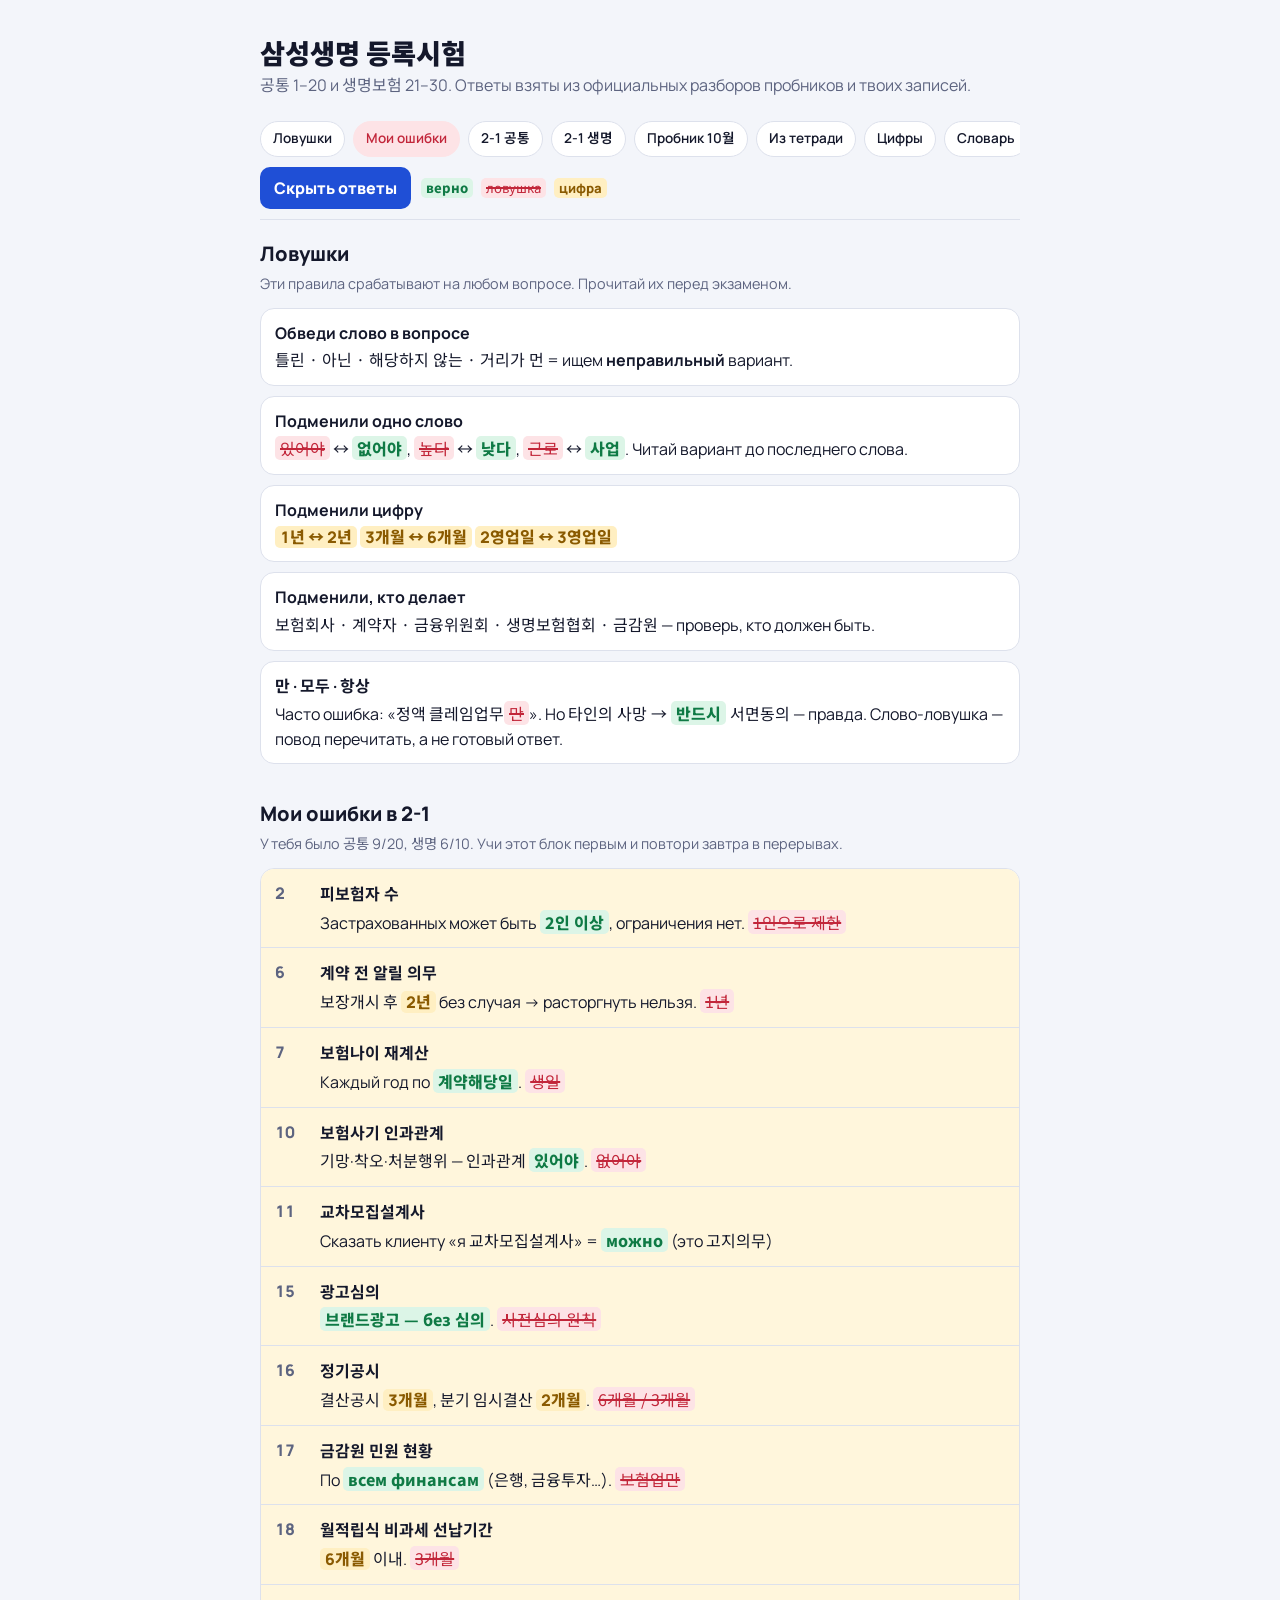
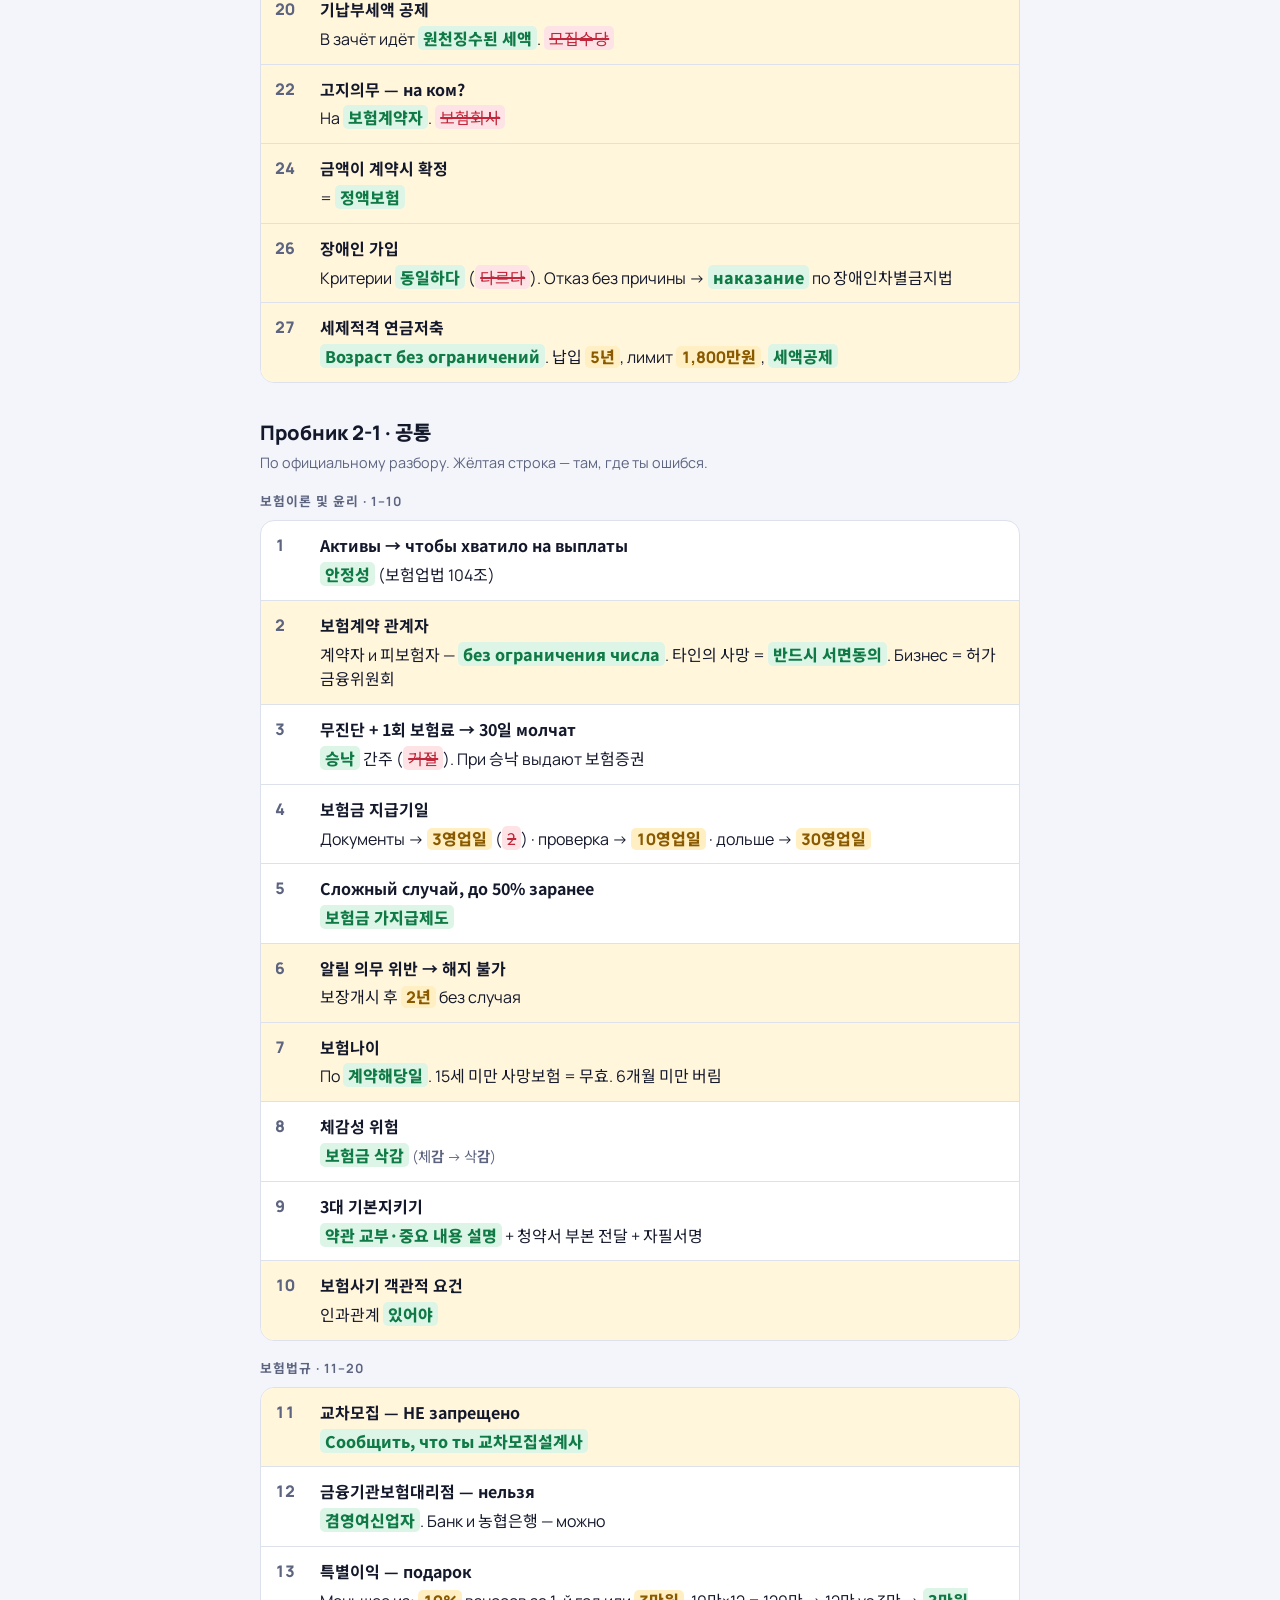
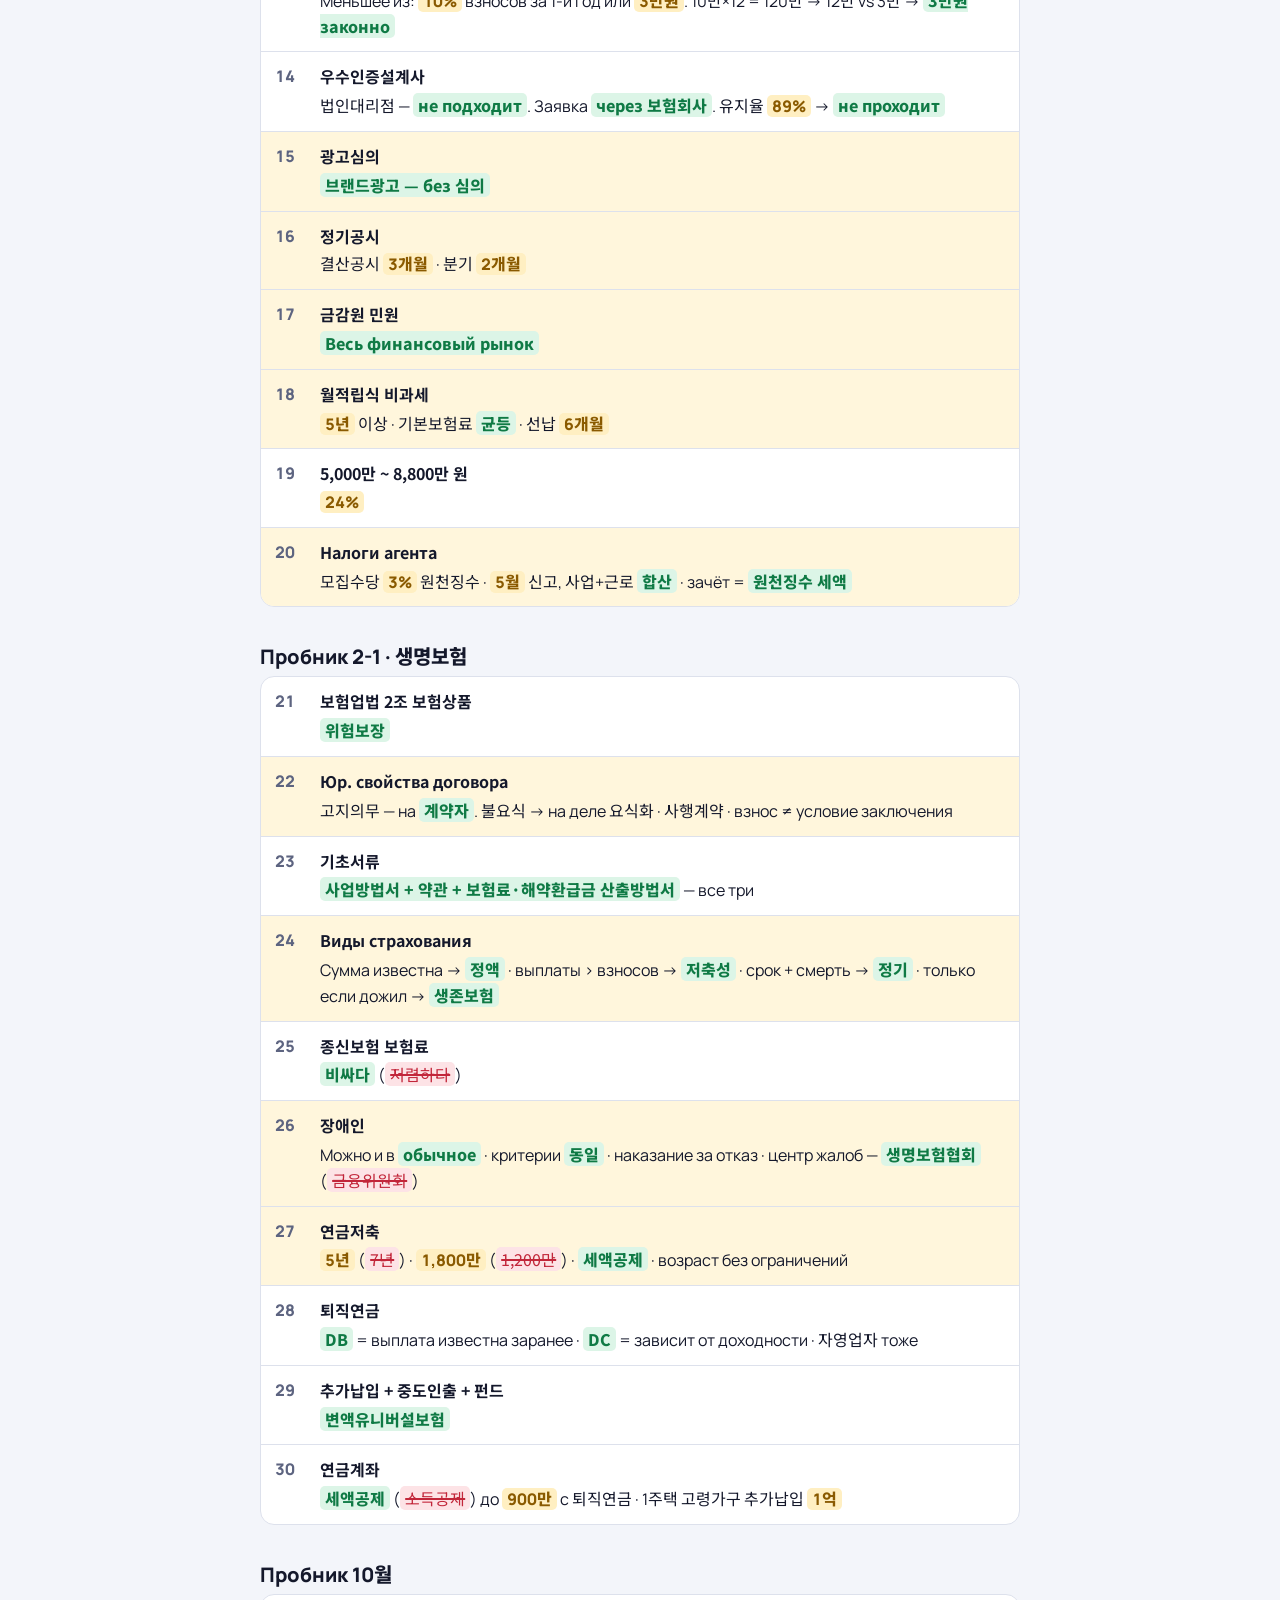
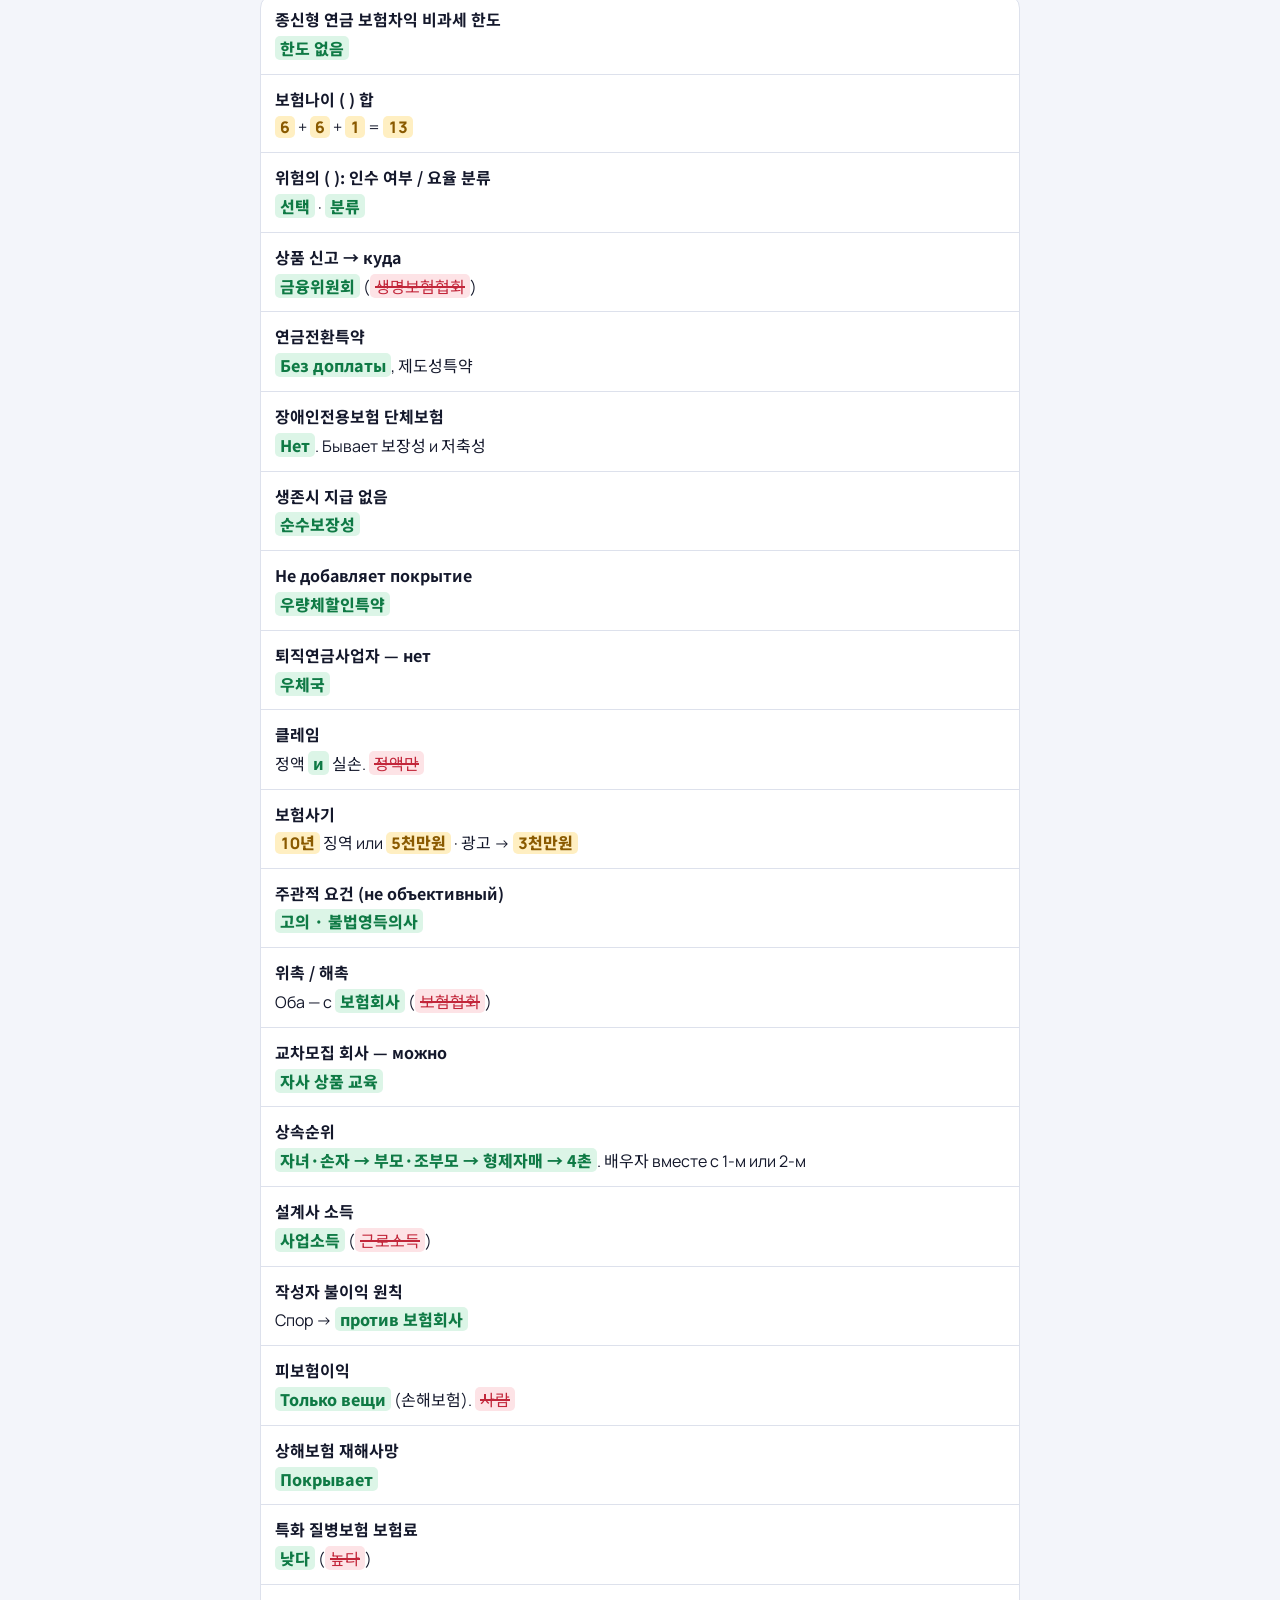
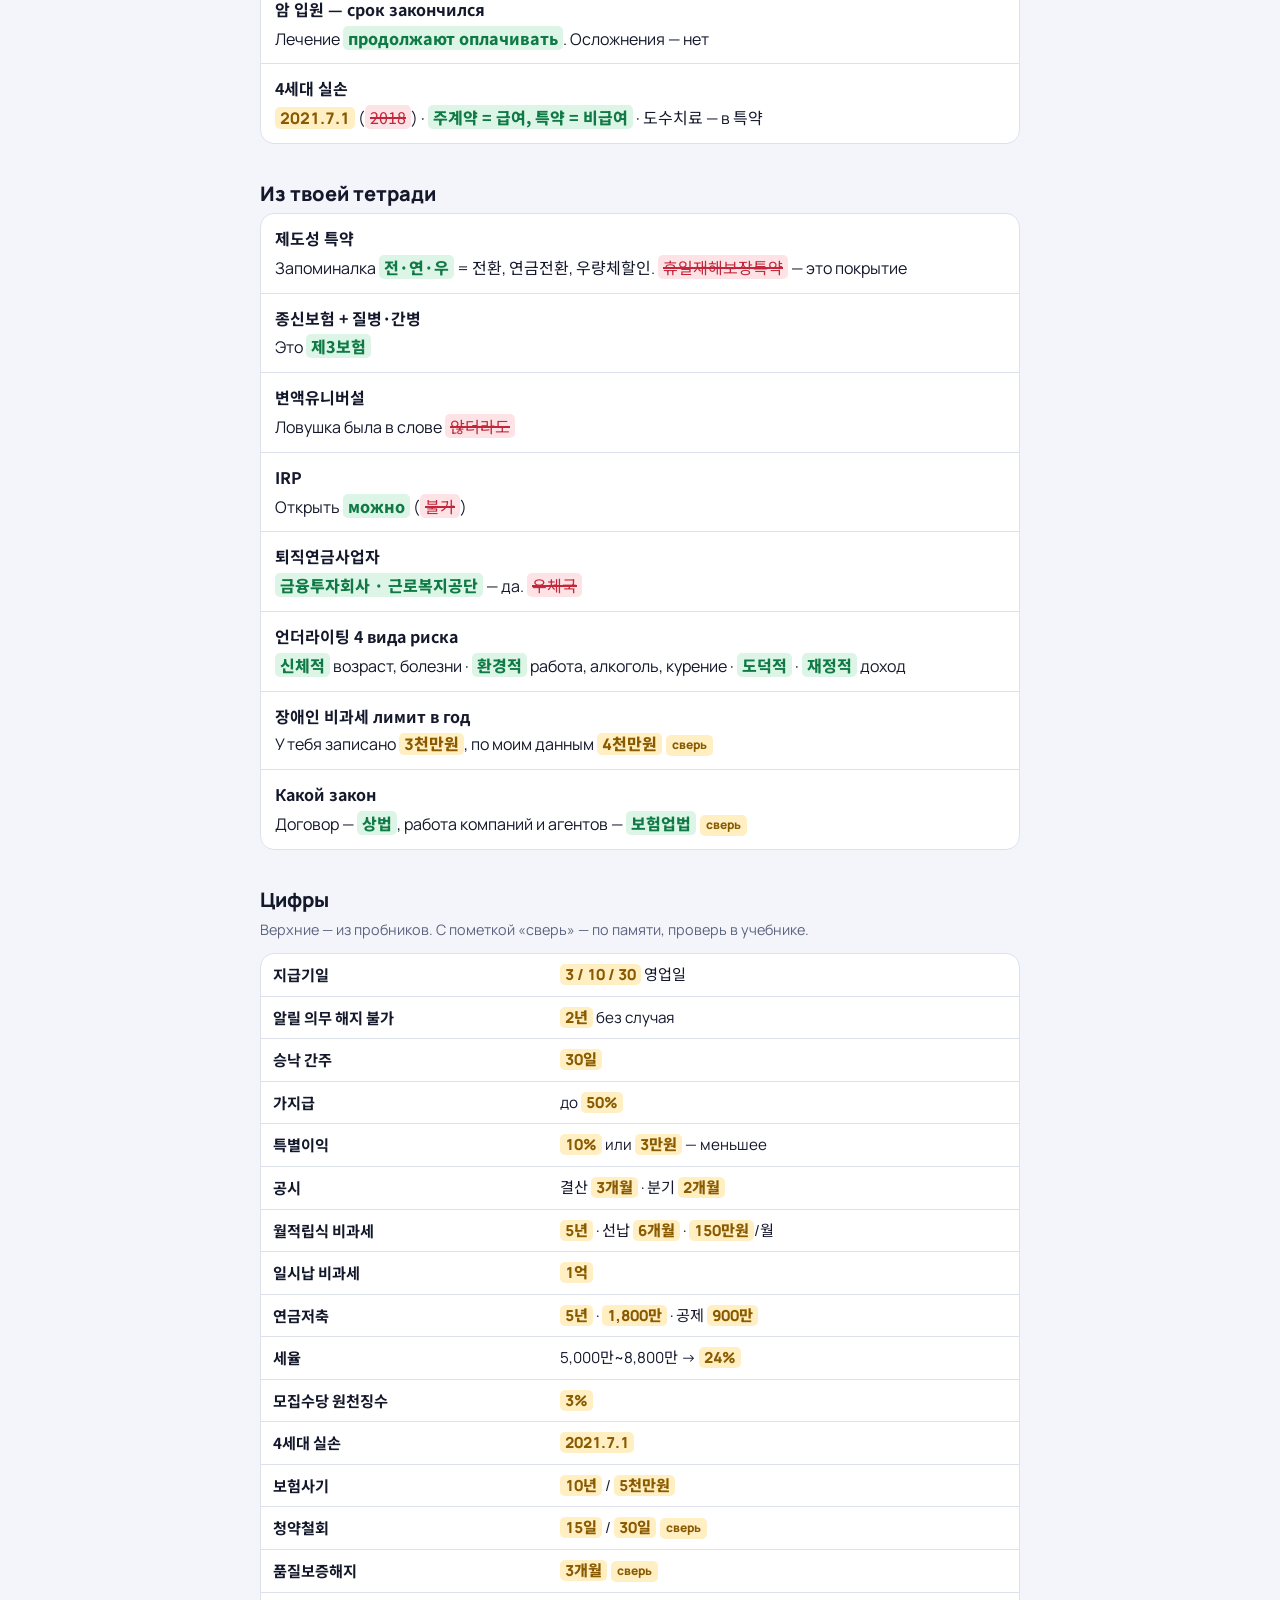
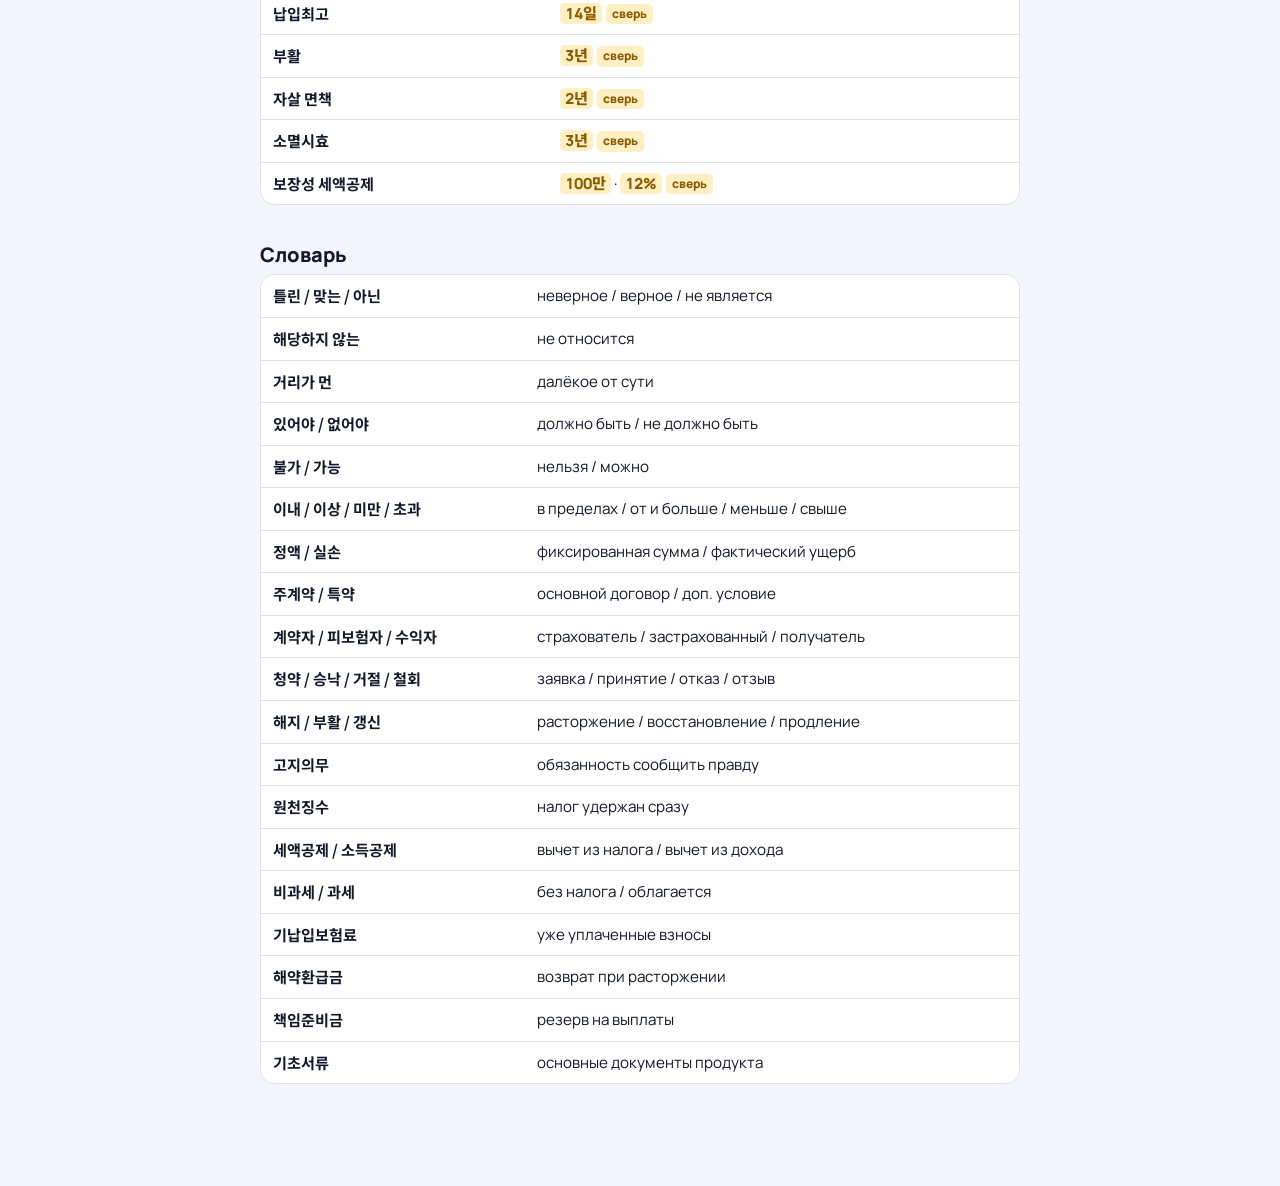
==== exam/index.html @ 73a7f80e "Add files via upload" ====
<!doctype html>
<html lang="ru">
<head>
<meta charset="utf-8">
<meta name="viewport" content="width=device-width,initial-scale=1,viewport-fit=cover">
<meta name="robots" content="noindex,nofollow">
<title>Шпаргалка Samsung Life</title>
<meta name="claude:viewport-fit-sides" content="cover">
<link rel="preconnect" href="https://fonts.googleapis.com">
<link rel="stylesheet" href="https://fonts.googleapis.com/css2?family=Manrope:wght@400;600;800&family=Noto+Sans+KR:wght@400;700;900&display=swap">
<style>
/* Layout: one reading column, sticky chip-nav, rows "ключ → ответ"; цвет = смысл (зелёный верно, красный ловушка, жёлтый цифра) */
:root{
  --bg:#f3f5fa; --card:#ffffff; --fg:#14182b; --muted:#5d6480; --line:#dde1ec;
  --accent:#1f4fd6; --accent-soft:#e3ebff;
  --ok:#0f7a45; --ok-bg:#dcf5e7;
  --no:#c2263a; --no-bg:#fde3e6;
  --num:#8a5a00; --num-bg:#ffefc2;
  --warn-bg:#fff6dc;
  --f-body:"Manrope","Noto Sans KR",system-ui,sans-serif;
  --f-kr:"Noto Sans KR","Manrope",system-ui,sans-serif;
}
@media (prefers-color-scheme:dark){:root:not([data-theme="light"]){
  --bg:#0e1120; --card:#171b2e; --fg:#e8ebf7; --muted:#9aa1bd; --line:#2a3050;
  --accent:#7ea2ff; --accent-soft:#1f2a52;
  --ok:#5fe0a0; --ok-bg:#123726; --no:#ff7d8c; --no-bg:#3d1720;
  --num:#ffcf5c; --num-bg:#3a2e0d; --warn-bg:#2c2610; color-scheme:dark}}
:root[data-theme="dark"]{
  --bg:#0e1120; --card:#171b2e; --fg:#e8ebf7; --muted:#9aa1bd; --line:#2a3050;
  --accent:#7ea2ff; --accent-soft:#1f2a52;
  --ok:#5fe0a0; --ok-bg:#123726; --no:#ff7d8c; --no-bg:#3d1720;
  --num:#ffcf5c; --num-bg:#3a2e0d; --warn-bg:#2c2610; color-scheme:dark}

body{background:var(--bg);color:var(--fg);font-family:var(--f-body);font-size:16px;line-height:1.55}
.wrap{max-width:760px;margin:0 auto;padding-left:max(16px,env(safe-area-inset-left,0px));padding-right:max(16px,env(safe-area-inset-right,0px));padding-block:20px 60px}
h1{font-family:var(--f-kr);font-weight:900;font-size:1.7rem;line-height:1.2;margin:8px 0 4px;text-wrap:balance}
.sub{color:var(--muted);margin:0 0 14px}
h2{font-size:1.25rem;font-weight:800;margin:0 0 4px;text-wrap:balance}
h3{font-size:.8rem;text-transform:uppercase;letter-spacing:.08em;color:var(--muted);margin:18px 0 8px}
.hint{color:var(--muted);font-size:.9rem;margin:0 0 12px}

.bar{position:sticky;top:env(safe-area-inset-top,0px);z-index:5;background:var(--bg);padding-block:10px;border-bottom:1px solid var(--line);margin-bottom:18px}
.chips{display:flex;gap:8px;overflow-x:auto;scrollbar-width:none}
.chips a{flex:none;text-decoration:none;color:var(--fg);background:var(--card);border:1px solid var(--line);border-radius:999px;padding:6px 12px;font-size:.85rem;font-weight:600}
.chips a.hot{background:var(--no-bg);color:var(--no);border-color:transparent}
.tools{display:flex;gap:10px;align-items:center;margin-top:10px;flex-wrap:wrap}
button{font:inherit;font-weight:800;border:0;border-radius:10px;padding:9px 14px;background:var(--accent);color:#fff;cursor:pointer}
button.ghost{background:var(--accent-soft);color:var(--accent)}
button:focus-visible,a:focus-visible{outline:3px solid var(--accent);outline-offset:2px}
.legend{display:flex;gap:8px;flex-wrap:wrap;font-size:.82rem}

section{margin-bottom:34px;scroll-margin-top:120px}
.list{list-style:none;margin:0;padding:0;background:var(--card);border:1px solid var(--line);border-radius:14px;overflow:hidden}
.list li{display:grid;grid-template-columns:2.2em 1fr;gap:4px 10px;padding:12px 14px;border-top:1px solid var(--line)}
.list li:first-child{border-top:0}
.list li .n{font-weight:800;color:var(--muted);font-variant-numeric:tabular-nums}
.list li .body{min-width:0}
.list.nonum li{grid-template-columns:1fr}
.q{font-family:var(--f-kr);font-weight:700}
.a{display:block;margin-top:3px}
.mine{background:var(--warn-bg)}
.mine .n{color:var(--no)}

.ok{background:var(--ok-bg);color:var(--ok);font-weight:800;padding:0 5px;border-radius:5px;font-family:var(--f-kr)}
.no{background:var(--no-bg);color:var(--no);text-decoration:line-through;text-decoration-thickness:2px;padding:0 5px;border-radius:5px;font-family:var(--f-kr)}
.num{background:var(--num-bg);color:var(--num);font-weight:800;padding:0 5px;border-radius:5px;font-variant-numeric:tabular-nums}
.kr{font-family:var(--f-kr)}
.check{display:inline-block;font-size:.75rem;font-weight:800;background:var(--num-bg);color:var(--num);border-radius:5px;padding:1px 6px;margin-left:4px;vertical-align:1px}

.traps{display:grid;gap:10px}
.trap{background:var(--card);border:1px solid var(--line);border-radius:14px;padding:12px 14px}
.trap b{display:block;margin-bottom:2px}

.tbl{overflow-x:auto;background:var(--card);border:1px solid var(--line);border-radius:14px}
table{border-collapse:collapse;width:100%;font-size:.95rem}
td{padding:9px 12px;border-top:1px solid var(--line);vertical-align:top}
tr:first-child td{border-top:0}
td:first-child{font-family:var(--f-kr);font-weight:700;white-space:nowrap}

/* режим самопроверки: ответы скрыты, тап — показать */
body.quiz .a{filter:blur(7px);cursor:pointer;user-select:none;transition:filter .15s}
body.quiz .a.shown{filter:none}
@media (prefers-reduced-motion:reduce){body.quiz .a{transition:none}}
</style>
</head>
<body>

<div class="wrap">
  <h1>삼성생명 등록시험</h1>
  <p class="sub">공통 1–20 и 생명보험 21–30. Ответы взяты из официальных разборов пробников и твоих записей.</p>

  <div class="bar">
    <nav class="chips" aria-label="Разделы">
      <a href="#traps">Ловушки</a>
      <a href="#mine" class="hot">Мои ошибки</a>
      <a href="#t21-c">2-1 공통</a>
      <a href="#t21-l">2-1 생명</a>
      <a href="#oct">Пробник 10월</a>
      <a href="#notes">Из тетради</a>
      <a href="#nums">Цифры</a>
      <a href="#dict">Словарь</a>
    </nav>
    <div class="tools">
      <button id="quizBtn" type="button">Скрыть ответы</button>
      <button id="showAll" type="button" class="ghost" hidden>Показать все</button>
      <div class="legend"><span class="ok">верно</span><span class="no">ловушка</span><span class="num">цифра</span></div>
    </div>
  </div>

  <section id="traps">
    <h2>Ловушки</h2>
    <p class="hint">Эти правила срабатывают на любом вопросе. Прочитай их перед экзаменом.</p>
    <div class="traps">
      <div class="trap"><b>Обведи слово в вопросе</b><span class="kr">틀린 · 아닌 · 해당하지 않는 · 거리가 먼</span> = ищем <b style="display:inline">неправильный</b> вариант.</div>
      <div class="trap"><b>Подменили одно слово</b><span class="no">있어야</span> ↔ <span class="ok">없어야</span>, <span class="no">높다</span> ↔ <span class="ok">낮다</span>, <span class="no">근로</span> ↔ <span class="ok">사업</span>. Читай вариант до последнего слова.</div>
      <div class="trap"><b>Подменили цифру</b><span class="num">1년 ↔ 2년</span> <span class="num">3개월 ↔ 6개월</span> <span class="num">2영업일 ↔ 3영업일</span></div>
      <div class="trap"><b>Подменили, кто делает</b><span class="kr">보험회사 · 계약자 · 금융위원회 · 생명보험협회 · 금감원</span> — проверь, кто должен быть.</div>
      <div class="trap"><b>만 · 모두 · 항상</b>Часто ошибка: «정액 클레임업무<span class="no">만</span>». Но <span class="kr">타인의 사망 → <span class="ok">반드시</span> 서면동의</span> — правда. Слово-ловушка — повод перечитать, а не готовый ответ.</div>
    </div>
  </section>

  <section id="mine">
    <h2>Мои ошибки в 2-1</h2>
    <p class="hint">У тебя было 공통 9/20, 생명 6/10. Учи этот блок первым и повтори завтра в перерывах.</p>
    <ul class="list">
      <li class="mine"><span class="n">2</span><div class="body"><span class="q">피보험자 수</span><span class="a">Застрахованных может быть <span class="ok">2인 이상</span>, ограничения нет. <span class="no">1인으로 제한</span></span></div></li>
      <li class="mine"><span class="n">6</span><div class="body"><span class="q">계약 전 알릴 의무</span><span class="a">보장개시 후 <span class="num">2년</span> без случая → расторгнуть нельзя. <span class="no">1년</span></span></div></li>
      <li class="mine"><span class="n">7</span><div class="body"><span class="q">보험나이 재계산</span><span class="a">Каждый год по <span class="ok">계약해당일</span>. <span class="no">생일</span></span></div></li>
      <li class="mine"><span class="n">10</span><div class="body"><span class="q">보험사기 인과관계</span><span class="a">기망·착오·처분행위 — 인과관계 <span class="ok">있어야</span>. <span class="no">없어야</span></span></div></li>
      <li class="mine"><span class="n">11</span><div class="body"><span class="q">교차모집설계사</span><span class="a">Сказать клиенту «я 교차모집설계사» = <span class="ok">можно</span> (это 고지의무)</span></div></li>
      <li class="mine"><span class="n">15</span><div class="body"><span class="q">광고심의</span><span class="a"><span class="ok">브랜드광고 — без 심의</span>. <span class="no">사전심의 원칙</span></span></div></li>
      <li class="mine"><span class="n">16</span><div class="body"><span class="q">정기공시</span><span class="a">결산공시 <span class="num">3개월</span>, 분기 임시결산 <span class="num">2개월</span>. <span class="no">6개월 / 3개월</span></span></div></li>
      <li class="mine"><span class="n">17</span><div class="body"><span class="q">금감원 민원 현황</span><span class="a">По <span class="ok">всем финансам</span> (은행, 금융투자…). <span class="no">보험업만</span></span></div></li>
      <li class="mine"><span class="n">18</span><div class="body"><span class="q">월적립식 비과세 선납기간</span><span class="a"><span class="num">6개월</span> 이내. <span class="no">3개월</span></span></div></li>
      <li class="mine"><span class="n">20</span><div class="body"><span class="q">기납부세액 공제</span><span class="a">В зачёт идёт <span class="ok">원천징수된 세액</span>. <span class="no">모집수당</span></span></div></li>
      <li class="mine"><span class="n">22</span><div class="body"><span class="q">고지의무 — на ком?</span><span class="a">На <span class="ok">보험계약자</span>. <span class="no">보험회사</span></span></div></li>
      <li class="mine"><span class="n">24</span><div class="body"><span class="q">금액이 계약시 확정</span><span class="a">= <span class="ok">정액보험</span></span></div></li>
      <li class="mine"><span class="n">26</span><div class="body"><span class="q">장애인 가입</span><span class="a">Критерии <span class="ok">동일하다</span> (<span class="no">다르다</span>). Отказ без причины → <span class="ok">наказание</span> по 장애인차별금지법</span></div></li>
      <li class="mine"><span class="n">27</span><div class="body"><span class="q">세제적격 연금저축</span><span class="a"><span class="ok">Возраст без ограничений</span>. 납입 <span class="num">5년</span>, лимит <span class="num">1,800만원</span>, <span class="ok">세액공제</span></span></div></li>
    </ul>
  </section>

  <section id="t21-c">
    <h2>Пробник 2-1 · 공통</h2>
    <p class="hint">По официальному разбору. Жёлтая строка — там, где ты ошибся.</p>
    <h3>보험이론 및 윤리 · 1–10</h3>
    <ul class="list">
      <li><span class="n">1</span><div class="body"><span class="q">Активы → чтобы хватило на выплаты</span><span class="a"><span class="ok">안정성</span> (보험업법 104조)</span></div></li>
      <li class="mine"><span class="n">2</span><div class="body"><span class="q">보험계약 관계자</span><span class="a">계약자 и 피보험자 — <span class="ok">без ограничения числа</span>. 타인의 사망 = <span class="ok">반드시 서면동의</span>. Бизнес = 허가 금융위원회</span></div></li>
      <li><span class="n">3</span><div class="body"><span class="q">무진단 + 1회 보험료 → 30일 молчат</span><span class="a"><span class="ok">승낙</span> 간주 (<span class="no">거절</span>). При 승낙 выдают 보험증권</span></div></li>
      <li><span class="n">4</span><div class="body"><span class="q">보험금 지급기일</span><span class="a">Документы → <span class="num">3영업일</span> (<span class="no">2</span>) · проверка → <span class="num">10영업일</span> · дольше → <span class="num">30영업일</span></span></div></li>
      <li><span class="n">5</span><div class="body"><span class="q">Сложный случай, до 50% заранее</span><span class="a"><span class="ok">보험금 가지급제도</span></span></div></li>
      <li class="mine"><span class="n">6</span><div class="body"><span class="q">알릴 의무 위반 → 해지 불가</span><span class="a">보장개시 후 <span class="num">2년</span> без случая</span></div></li>
      <li class="mine"><span class="n">7</span><div class="body"><span class="q">보험나이</span><span class="a">По <span class="ok">계약해당일</span>. 15세 미만 사망보험 = 무효. 6개월 미만 버림</span></div></li>
      <li><span class="n">8</span><div class="body"><span class="q">체감성 위험</span><span class="a"><span class="ok">보험금 삭감</span> <span class="hint">(체<b>감</b> → 삭<b>감</b>)</span></span></div></li>
      <li><span class="n">9</span><div class="body"><span class="q">3대 기본지키기</span><span class="a"><span class="ok">약관 교부·중요 내용 설명</span> + 청약서 부본 전달 + 자필서명</span></div></li>
      <li class="mine"><span class="n">10</span><div class="body"><span class="q">보험사기 객관적 요건</span><span class="a">인과관계 <span class="ok">있어야</span></span></div></li>
    </ul>
    <h3>보험법규 · 11–20</h3>
    <ul class="list">
      <li class="mine"><span class="n">11</span><div class="body"><span class="q">교차모집 — НЕ запрещено</span><span class="a"><span class="ok">Сообщить, что ты 교차모집설계사</span></span></div></li>
      <li><span class="n">12</span><div class="body"><span class="q">금융기관보험대리점 — нельзя</span><span class="a"><span class="ok">겸영여신업자</span>. Банк и 농협은행 — можно</span></div></li>
      <li><span class="n">13</span><div class="body"><span class="q">특별이익 — подарок</span><span class="a">Меньшее из: <span class="num">10%</span> взносов за 1-й год или <span class="num">3만원</span>. 10만×12 = 120만 → 12만 vs 3만 → <span class="ok">3만원 законно</span></span></div></li>
      <li><span class="n">14</span><div class="body"><span class="q">우수인증설계사</span><span class="a">법인대리점 — <span class="ok">не подходит</span>. Заявка <span class="ok">через 보험회사</span>. 유지율 <span class="num">89%</span> → <span class="ok">не проходит</span></span></div></li>
      <li class="mine"><span class="n">15</span><div class="body"><span class="q">광고심의</span><span class="a"><span class="ok">브랜드광고 — без 심의</span></span></div></li>
      <li class="mine"><span class="n">16</span><div class="body"><span class="q">정기공시</span><span class="a">결산공시 <span class="num">3개월</span> · 분기 <span class="num">2개월</span></span></div></li>
      <li class="mine"><span class="n">17</span><div class="body"><span class="q">금감원 민원</span><span class="a"><span class="ok">Весь финансовый рынок</span></span></div></li>
      <li class="mine"><span class="n">18</span><div class="body"><span class="q">월적립식 비과세</span><span class="a"><span class="num">5년</span> 이상 · 기본보험료 <span class="ok">균등</span> · 선납 <span class="num">6개월</span></span></div></li>
      <li><span class="n">19</span><div class="body"><span class="q">5,000만 ~ 8,800만 원</span><span class="a"><span class="num">24%</span></span></div></li>
      <li class="mine"><span class="n">20</span><div class="body"><span class="q">Налоги агента</span><span class="a">모집수당 <span class="num">3%</span> 원천징수 · <span class="num">5월</span> 신고, 사업+근로 <span class="ok">합산</span> · зачёт = <span class="ok">원천징수 세액</span></span></div></li>
    </ul>
  </section>

  <section id="t21-l">
    <h2>Пробник 2-1 · 생명보험</h2>
    <ul class="list">
      <li><span class="n">21</span><div class="body"><span class="q">보험업법 2조 보험상품</span><span class="a"><span class="ok">위험보장</span></span></div></li>
      <li class="mine"><span class="n">22</span><div class="body"><span class="q">Юр. свойства договора</span><span class="a">고지의무 — на <span class="ok">계약자</span>. 불요식 → на деле 요식화 · 사행계약 · взнос ≠ условие заключения</span></div></li>
      <li><span class="n">23</span><div class="body"><span class="q">기초서류</span><span class="a"><span class="ok">사업방법서 + 약관 + 보험료·해약환급금 산출방법서</span> — все три</span></div></li>
      <li class="mine"><span class="n">24</span><div class="body"><span class="q">Виды страхования</span><span class="a">Сумма известна → <span class="ok">정액</span> · выплаты &gt; взносов → <span class="ok">저축성</span> · срок + смерть → <span class="ok">정기</span> · только если дожил → <span class="ok">생존보험</span></span></div></li>
      <li><span class="n">25</span><div class="body"><span class="q">종신보험 보험료</span><span class="a"><span class="ok">비싸다</span> (<span class="no">저렴하다</span>)</span></div></li>
      <li class="mine"><span class="n">26</span><div class="body"><span class="q">장애인</span><span class="a">Можно и в <span class="ok">обычное</span> · критерии <span class="ok">동일</span> · наказание за отказ · центр жалоб — <span class="ok">생명보험협회</span> (<span class="no">금융위원회</span>)</span></div></li>
      <li class="mine"><span class="n">27</span><div class="body"><span class="q">연금저축</span><span class="a"><span class="num">5년</span> (<span class="no">7년</span>) · <span class="num">1,800만</span> (<span class="no">1,200만</span>) · <span class="ok">세액공제</span> · возраст без ограничений</span></div></li>
      <li><span class="n">28</span><div class="body"><span class="q">퇴직연금</span><span class="a"><span class="ok">DB</span> = выплата известна заранее · <span class="ok">DC</span> = зависит от доходности · 자영업자 тоже</span></div></li>
      <li><span class="n">29</span><div class="body"><span class="q">추가납입 + 중도인출 + 펀드</span><span class="a"><span class="ok">변액유니버설보험</span></span></div></li>
      <li><span class="n">30</span><div class="body"><span class="q">연금계좌</span><span class="a"><span class="ok">세액공제</span> (<span class="no">소득공제</span>) до <span class="num">900만</span> с 퇴직연금 · 1주택 고령가구 추가납입 <span class="num">1억</span></span></div></li>
    </ul>
  </section>

  <section id="oct">
    <h2>Пробник 10월</h2>
    <ul class="list nonum">
      <li><div class="body"><span class="q">종신형 연금 보험차익 비과세 한도</span><span class="a"><span class="ok">한도 없음</span></span></div></li>
      <li><div class="body"><span class="q">보험나이 ( ) 합</span><span class="a"><span class="num">6</span> + <span class="num">6</span> + <span class="num">1</span> = <span class="num">13</span></span></div></li>
      <li><div class="body"><span class="q">위험의 ( ): 인수 여부 / 요율 분류</span><span class="a"><span class="ok">선택</span> · <span class="ok">분류</span></span></div></li>
      <li><div class="body"><span class="q">상품 신고 → куда</span><span class="a"><span class="ok">금융위원회</span> (<span class="no">생명보험협회</span>)</span></div></li>
      <li><div class="body"><span class="q">연금전환특약</span><span class="a"><span class="ok">Без доплаты</span>, 제도성특약</span></div></li>
      <li><div class="body"><span class="q">장애인전용보험 단체보험</span><span class="a"><span class="ok">Нет</span>. Бывает 보장성 и 저축성</span></div></li>
      <li><div class="body"><span class="q">생존시 지급 없음</span><span class="a"><span class="ok">순수보장성</span></span></div></li>
      <li><div class="body"><span class="q">Не добавляет покрытие</span><span class="a"><span class="ok">우량체할인특약</span></span></div></li>
      <li><div class="body"><span class="q">퇴직연금사업자 — нет</span><span class="a"><span class="ok">우체국</span></span></div></li>
      <li><div class="body"><span class="q">클레임</span><span class="a">정액 <span class="ok">и</span> 실손. <span class="no">정액만</span></span></div></li>
      <li><div class="body"><span class="q">보험사기</span><span class="a"><span class="num">10년</span> 징역 или <span class="num">5천만원</span> · 광고 → <span class="num">3천만원</span></span></div></li>
      <li><div class="body"><span class="q">주관적 요건 (не объективный)</span><span class="a"><span class="ok">고의 · 불법영득의사</span></span></div></li>
      <li><div class="body"><span class="q">위촉 / 해촉</span><span class="a">Оба — с <span class="ok">보험회사</span> (<span class="no">보험협회</span>)</span></div></li>
      <li><div class="body"><span class="q">교차모집 회사 — можно</span><span class="a"><span class="ok">자사 상품 교육</span></span></div></li>
      <li><div class="body"><span class="q">상속순위</span><span class="a"><span class="ok">자녀·손자 → 부모·조부모 → 형제자매 → 4촌</span>. 배우자 вместе с 1-м или 2-м</span></div></li>
      <li><div class="body"><span class="q">설계사 소득</span><span class="a"><span class="ok">사업소득</span> (<span class="no">근로소득</span>)</span></div></li>
      <li><div class="body"><span class="q">작성자 불이익 원칙</span><span class="a">Спор → <span class="ok">против 보험회사</span></span></div></li>
      <li><div class="body"><span class="q">피보험이익</span><span class="a"><span class="ok">Только вещи</span> (손해보험). <span class="no">사람</span></span></div></li>
      <li><div class="body"><span class="q">상해보험 재해사망</span><span class="a"><span class="ok">Покрывает</span></span></div></li>
      <li><div class="body"><span class="q">특화 질병보험 보험료</span><span class="a"><span class="ok">낮다</span> (<span class="no">높다</span>)</span></div></li>
      <li><div class="body"><span class="q">암 입원 — срок закончился</span><span class="a">Лечение <span class="ok">продолжают оплачивать</span>. Осложнения — нет</span></div></li>
      <li><div class="body"><span class="q">4세대 실손</span><span class="a"><span class="num">2021.7.1</span> (<span class="no">2018</span>) · <span class="ok">주계약 = 급여, 특약 = 비급여</span> · 도수치료 — в 특약</span></div></li>
    </ul>
  </section>

  <section id="notes">
    <h2>Из твоей тетради</h2>
    <ul class="list nonum">
      <li><div class="body"><span class="q">제도성 특약</span><span class="a">Запоминалка <span class="ok">전·연·우</span> = 전환, 연금전환, 우량체할인. <span class="no">휴일재해보장특약</span> — это покрытие</span></div></li>
      <li><div class="body"><span class="q">종신보험 + 질병·간병</span><span class="a">Это <span class="ok">제3보험</span></span></div></li>
      <li><div class="body"><span class="q">변액유니버설</span><span class="a">Ловушка была в слове <span class="no">않더라도</span></span></div></li>
      <li><div class="body"><span class="q">IRP</span><span class="a">Открыть <span class="ok">можно</span> (<span class="no">불가</span>)</span></div></li>
      <li><div class="body"><span class="q">퇴직연금사업자</span><span class="a"><span class="ok">금융투자회사 · 근로복지공단</span> — да. <span class="no">우체국</span></span></div></li>
      <li><div class="body"><span class="q">언더라이팅 4 вида риска</span><span class="a"><span class="ok">신체적</span> возраст, болезни · <span class="ok">환경적</span> работа, алкоголь, курение · <span class="ok">도덕적</span> · <span class="ok">재정적</span> доход</span></div></li>
      <li><div class="body"><span class="q">장애인 비과세 лимит в год</span><span class="a">У тебя записано <span class="num">3천만원</span>, по моим данным <span class="num">4천만원</span><span class="check">сверь</span></span></div></li>
      <li><div class="body"><span class="q">Какой закон</span><span class="a">Договор — <span class="ok">상법</span>, работа компаний и агентов — <span class="ok">보험업법</span><span class="check">сверь</span></span></div></li>
    </ul>
  </section>

  <section id="nums">
    <h2>Цифры</h2>
    <p class="hint">Верхние — из пробников. С пометкой «сверь» — по памяти, проверь в учебнике.</p>
    <div class="tbl"><table>
      <tr><td>지급기일</td><td><span class="num">3 / 10 / 30</span> 영업일</td></tr>
      <tr><td>알릴 의무 해지 불가</td><td><span class="num">2년</span> без случая</td></tr>
      <tr><td>승낙 간주</td><td><span class="num">30일</span></td></tr>
      <tr><td>가지급</td><td>до <span class="num">50%</span></td></tr>
      <tr><td>특별이익</td><td><span class="num">10%</span> или <span class="num">3만원</span> — меньшее</td></tr>
      <tr><td>공시</td><td>결산 <span class="num">3개월</span> · 분기 <span class="num">2개월</span></td></tr>
      <tr><td>월적립식 비과세</td><td><span class="num">5년</span> · 선납 <span class="num">6개월</span> · <span class="num">150만원</span>/월</td></tr>
      <tr><td>일시납 비과세</td><td><span class="num">1억</span></td></tr>
      <tr><td>연금저축</td><td><span class="num">5년</span> · <span class="num">1,800만</span> · 공제 <span class="num">900만</span></td></tr>
      <tr><td>세율</td><td>5,000만~8,800만 → <span class="num">24%</span></td></tr>
      <tr><td>모집수당 원천징수</td><td><span class="num">3%</span></td></tr>
      <tr><td>4세대 실손</td><td><span class="num">2021.7.1</span></td></tr>
      <tr><td>보험사기</td><td><span class="num">10년</span> / <span class="num">5천만원</span></td></tr>
      <tr><td>청약철회</td><td><span class="num">15일</span> / <span class="num">30일</span><span class="check">сверь</span></td></tr>
      <tr><td>품질보증해지</td><td><span class="num">3개월</span><span class="check">сверь</span></td></tr>
      <tr><td>납입최고</td><td><span class="num">14일</span><span class="check">сверь</span></td></tr>
      <tr><td>부활</td><td><span class="num">3년</span><span class="check">сверь</span></td></tr>
      <tr><td>자살 면책</td><td><span class="num">2년</span><span class="check">сверь</span></td></tr>
      <tr><td>소멸시효</td><td><span class="num">3년</span><span class="check">сверь</span></td></tr>
      <tr><td>보장성 세액공제</td><td><span class="num">100만</span> · <span class="num">12%</span><span class="check">сверь</span></td></tr>
    </table></div>
  </section>

  <section id="dict">
    <h2>Словарь</h2>
    <div class="tbl"><table>
      <tr><td>틀린 / 맞는 / 아닌</td><td>неверное / верное / не является</td></tr>
      <tr><td>해당하지 않는</td><td>не относится</td></tr>
      <tr><td>거리가 먼</td><td>далёкое от сути</td></tr>
      <tr><td>있어야 / 없어야</td><td>должно быть / не должно быть</td></tr>
      <tr><td>불가 / 가능</td><td>нельзя / можно</td></tr>
      <tr><td>이내 / 이상 / 미만 / 초과</td><td>в пределах / от и больше / меньше / свыше</td></tr>
      <tr><td>정액 / 실손</td><td>фиксированная сумма / фактический ущерб</td></tr>
      <tr><td>주계약 / 특약</td><td>основной договор / доп. условие</td></tr>
      <tr><td>계약자 / 피보험자 / 수익자</td><td>страхователь / застрахованный / получатель</td></tr>
      <tr><td>청약 / 승낙 / 거절 / 철회</td><td>заявка / принятие / отказ / отзыв</td></tr>
      <tr><td>해지 / 부활 / 갱신</td><td>расторжение / восстановление / продление</td></tr>
      <tr><td>고지의무</td><td>обязанность сообщить правду</td></tr>
      <tr><td>원천징수</td><td>налог удержан сразу</td></tr>
      <tr><td>세액공제 / 소득공제</td><td>вычет из налога / вычет из дохода</td></tr>
      <tr><td>비과세 / 과세</td><td>без налога / облагается</td></tr>
      <tr><td>기납입보험료</td><td>уже уплаченные взносы</td></tr>
      <tr><td>해약환급금</td><td>возврат при расторжении</td></tr>
      <tr><td>책임준비금</td><td>резерв на выплаты</td></tr>
      <tr><td>기초서류</td><td>основные документы продукта</td></tr>
    </table></div>
  </section>
</div>

<script>
(function(){
  var body=document.body, btn=document.getElementById('quizBtn'), all=document.getElementById('showAll');
  function set(on){
    body.classList.toggle('quiz',on);
    btn.textContent=on?'Показать ответы':'Скрыть ответы';
    all.hidden=!on;
    if(!on) document.querySelectorAll('.a.shown').forEach(function(e){e.classList.remove('shown')});
    try{localStorage.setItem('quiz',on?'1':'0')}catch(e){}
  }
  btn.addEventListener('click',function(){set(!body.classList.contains('quiz'))});
  all.addEventListener('click',function(){document.querySelectorAll('.a').forEach(function(e){e.classList.add('shown')})});
  document.addEventListener('click',function(e){
    var a=e.target.closest('.a'); if(a&&body.classList.contains('quiz')) a.classList.toggle('shown');
  });
  try{ if(localStorage.getItem('quiz')==='1') set(true) }catch(e){}
})();
</script>
</body>
</html>
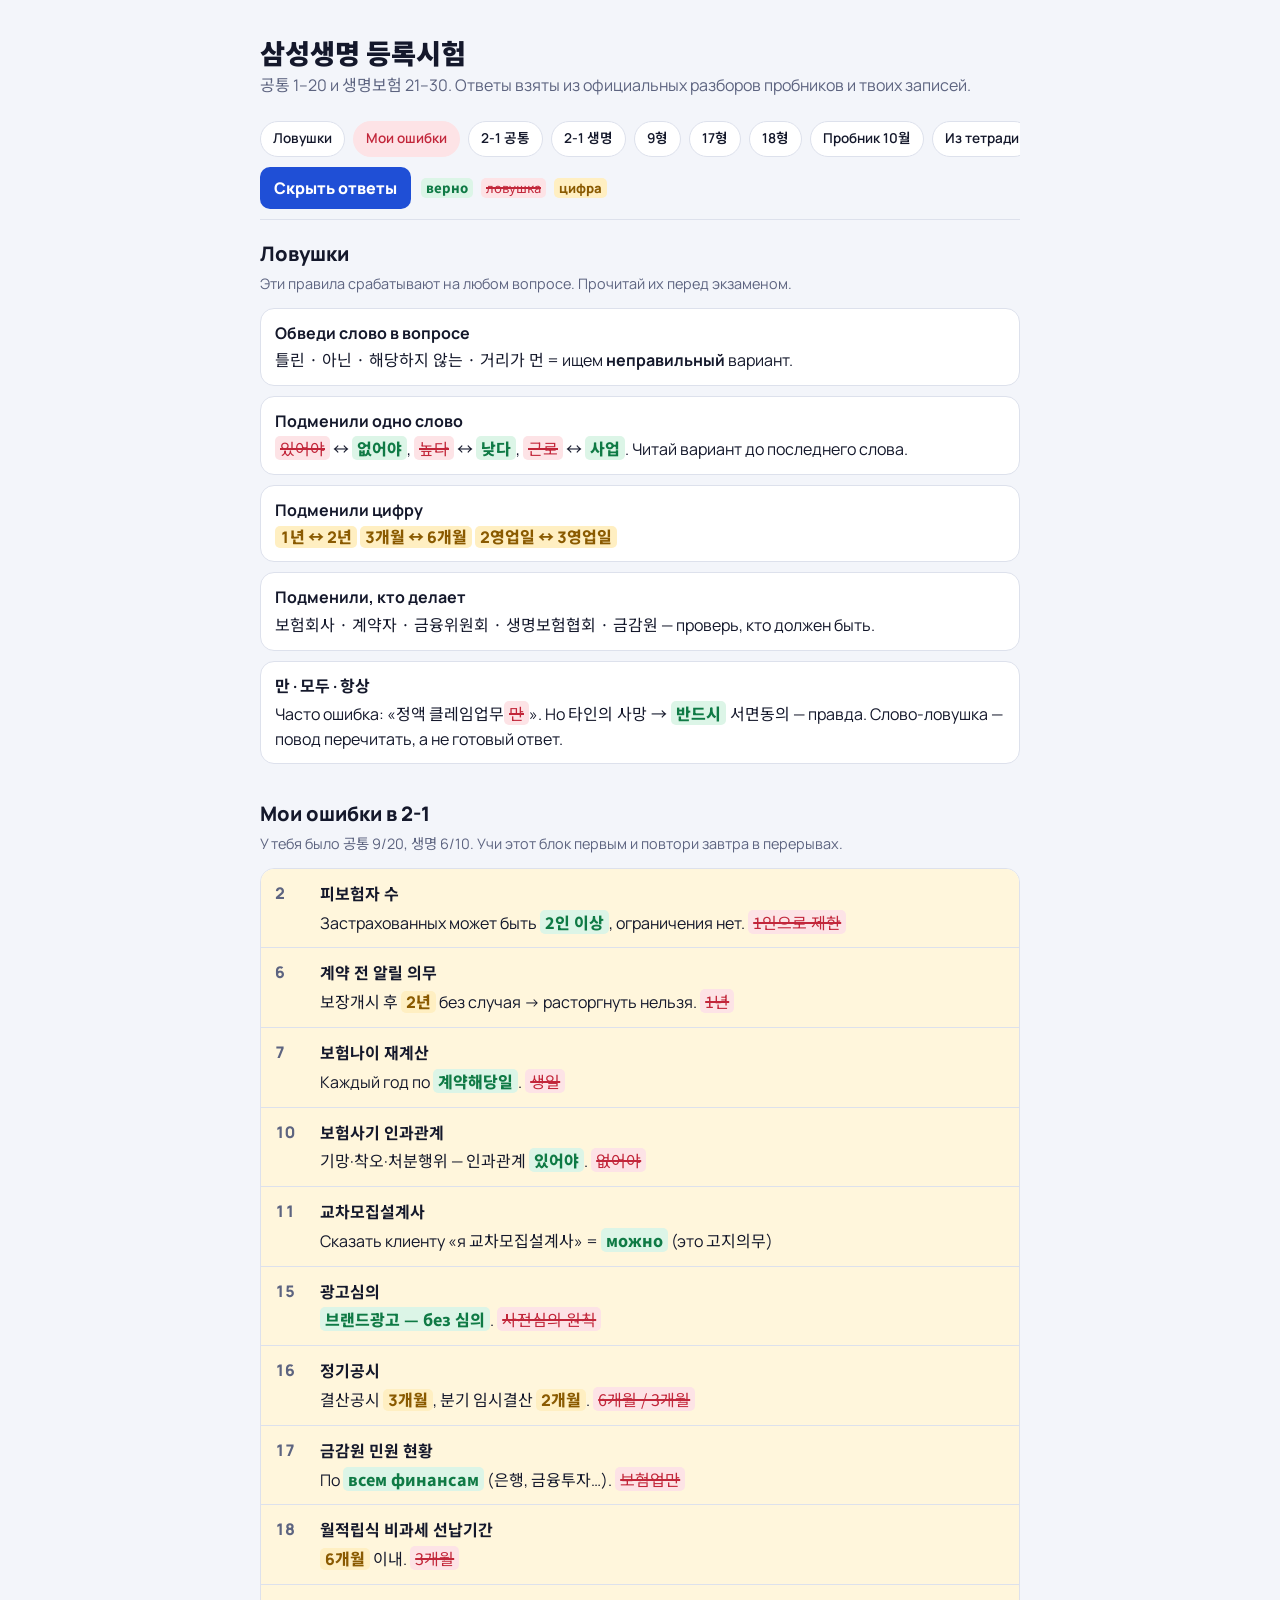
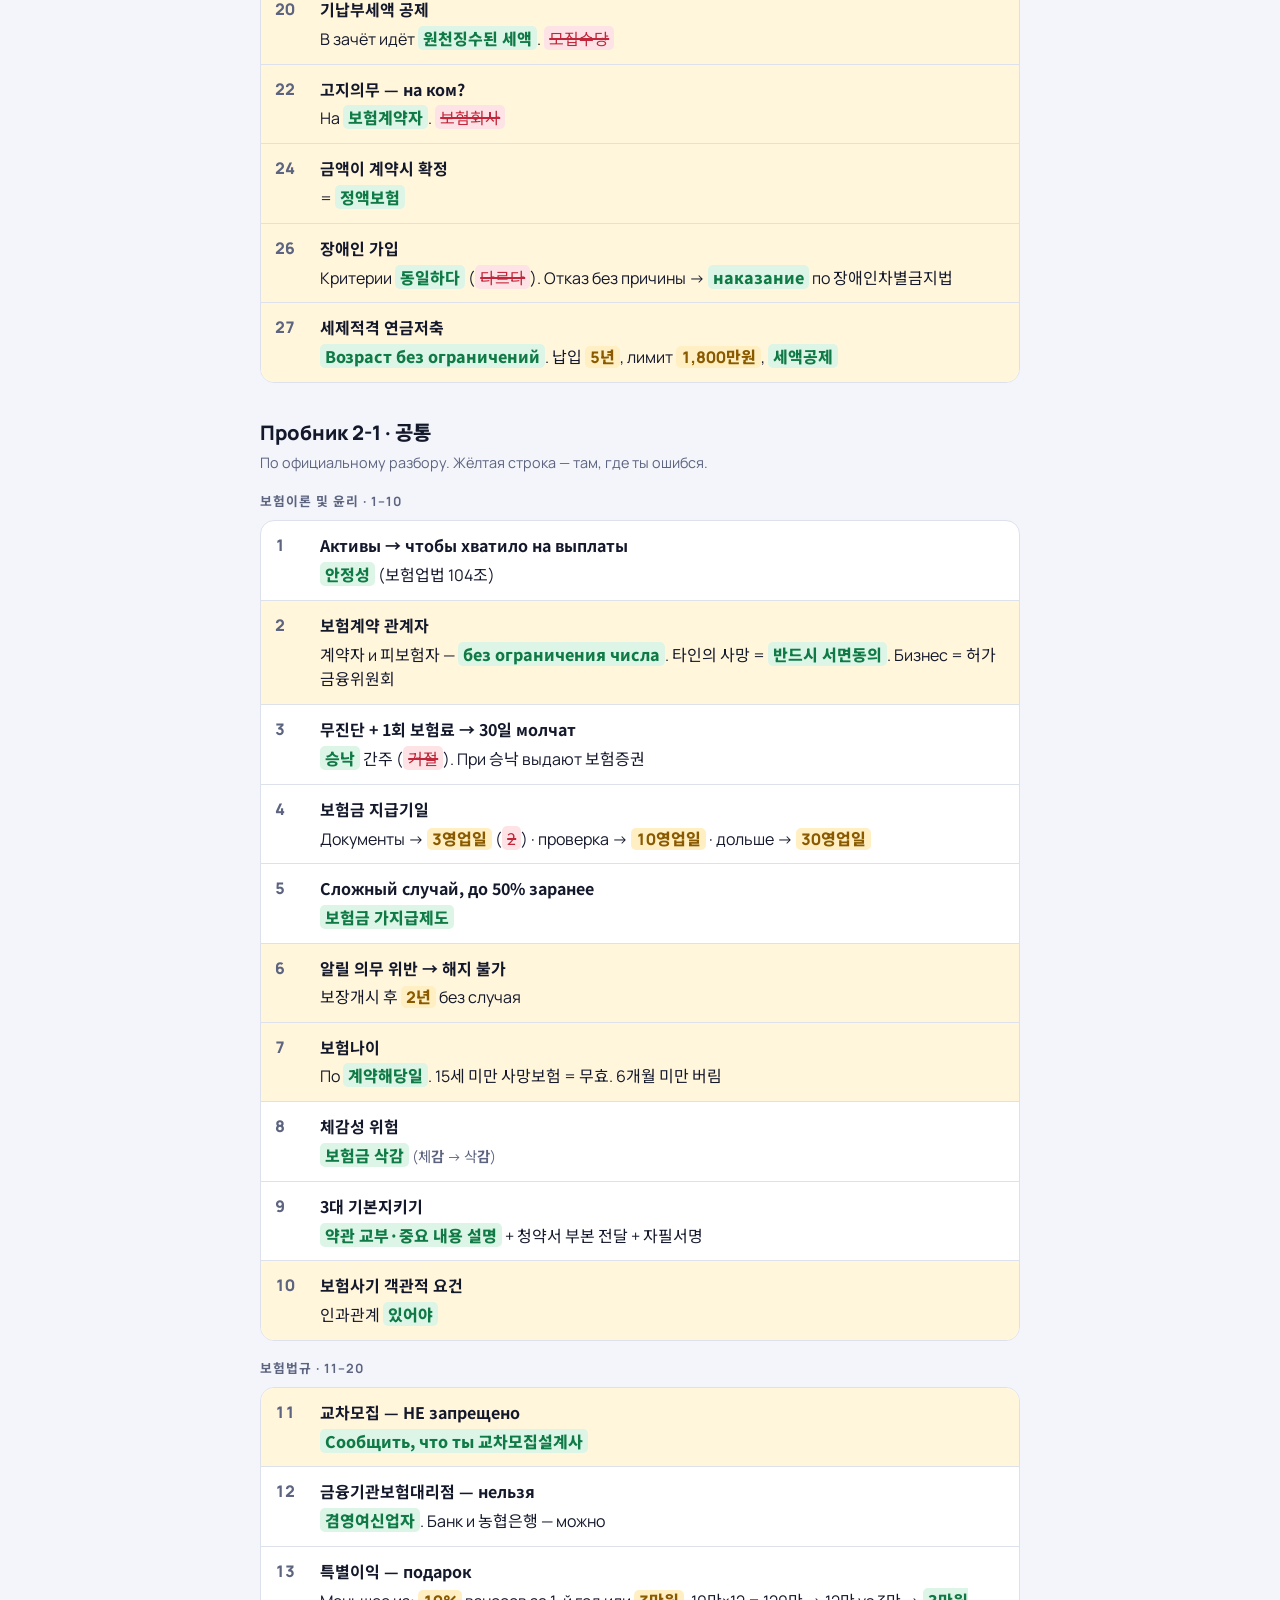
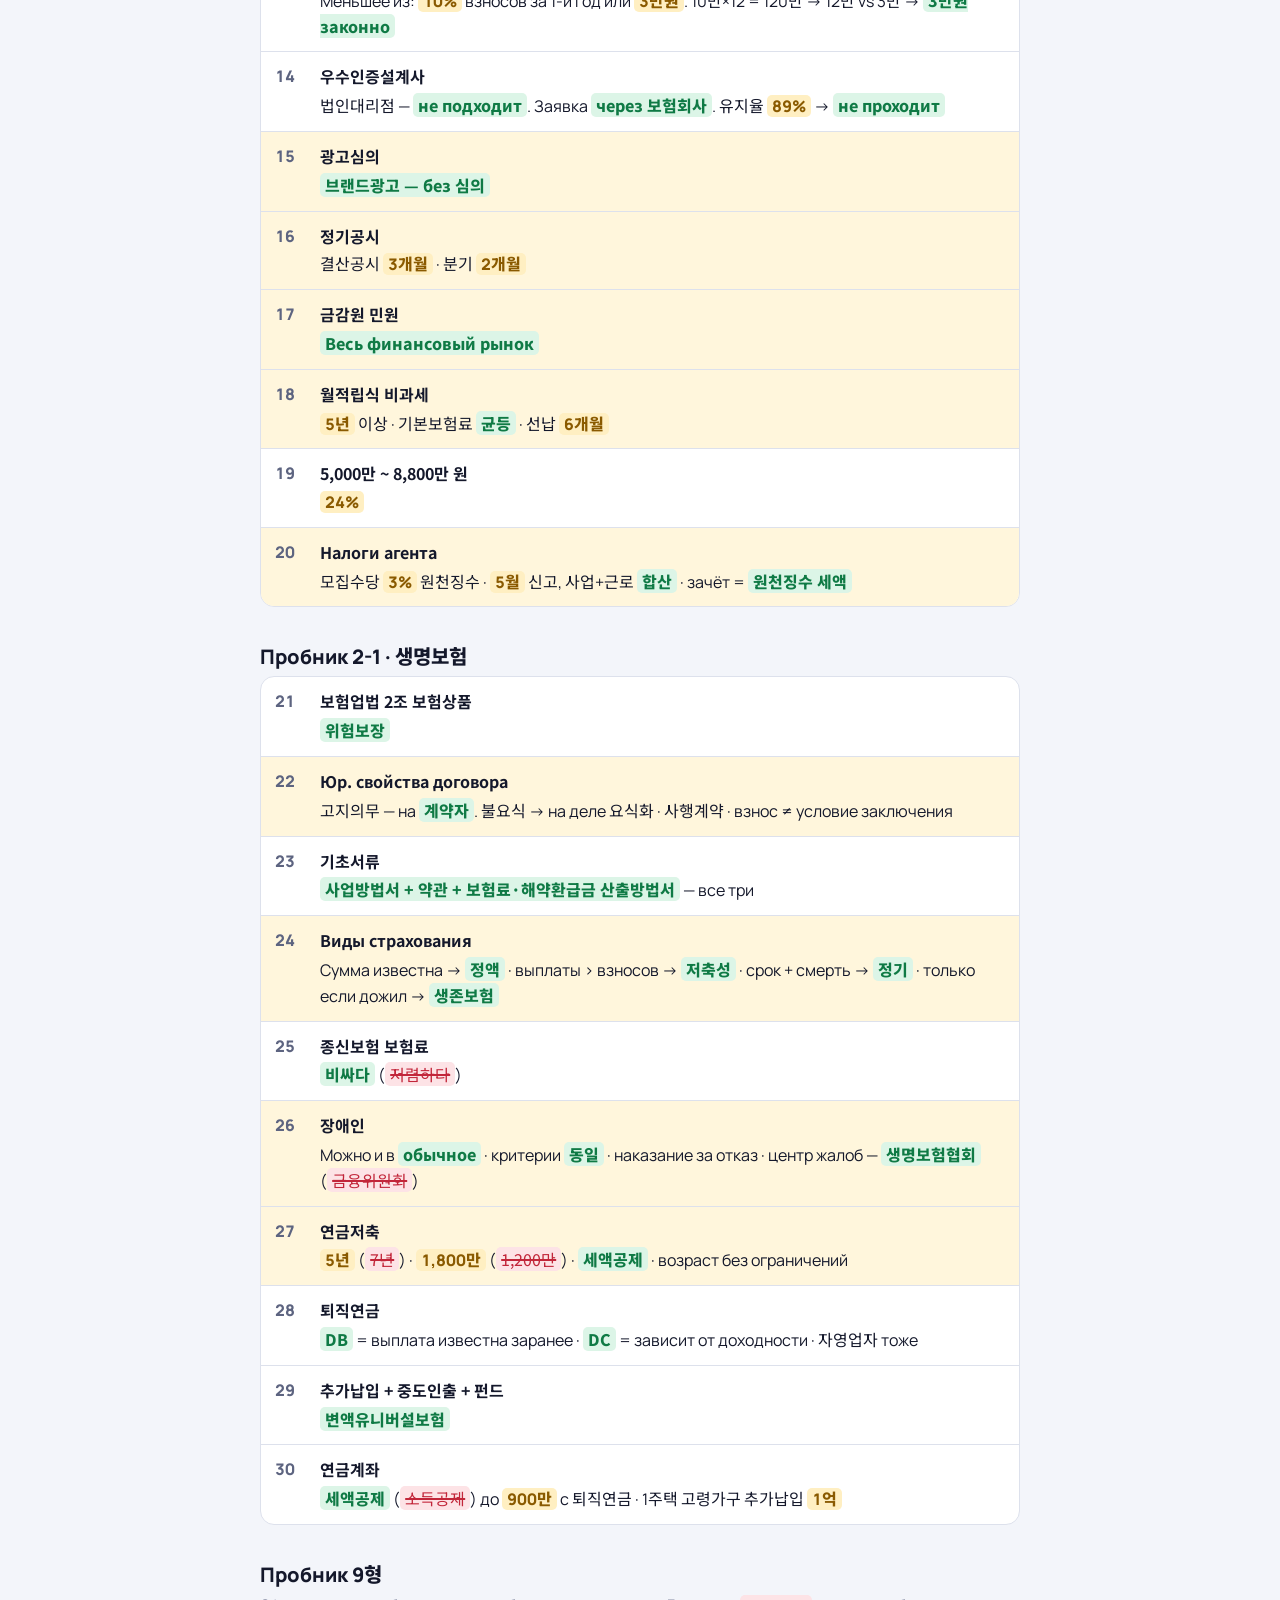
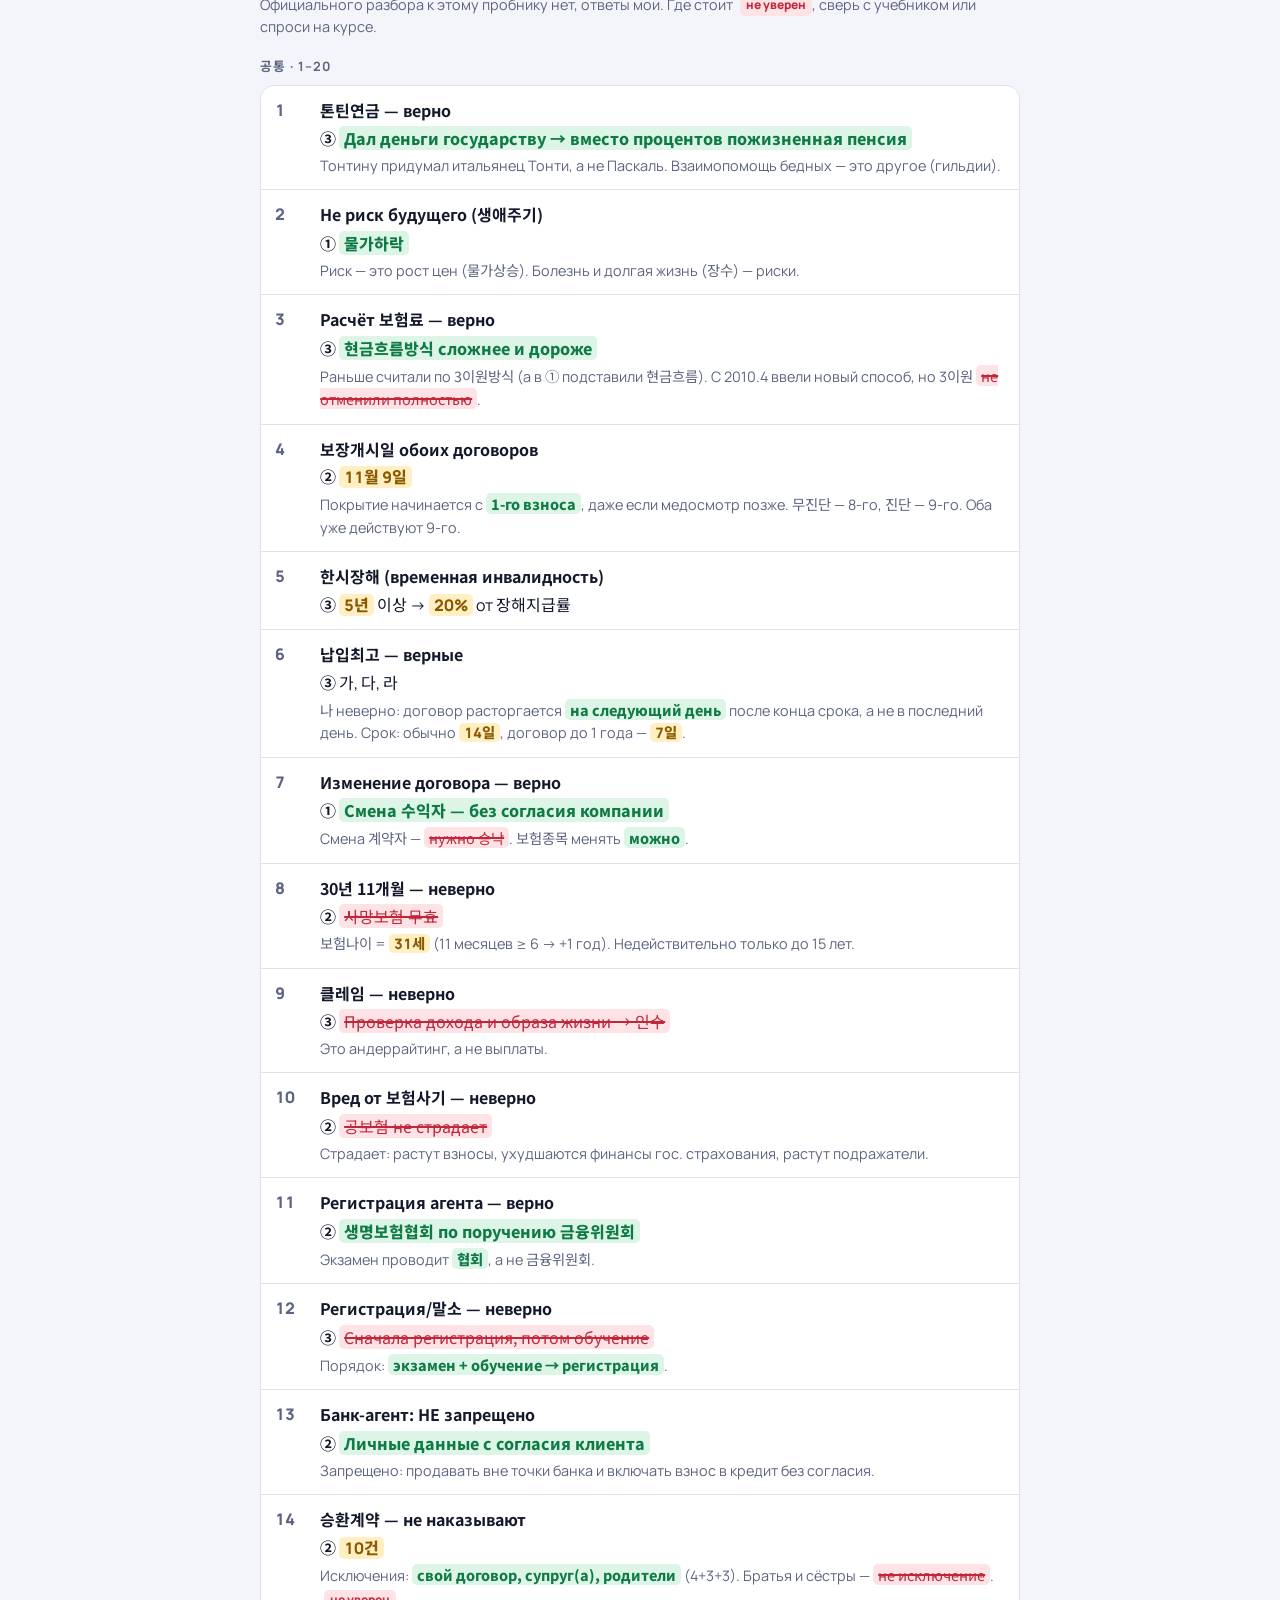
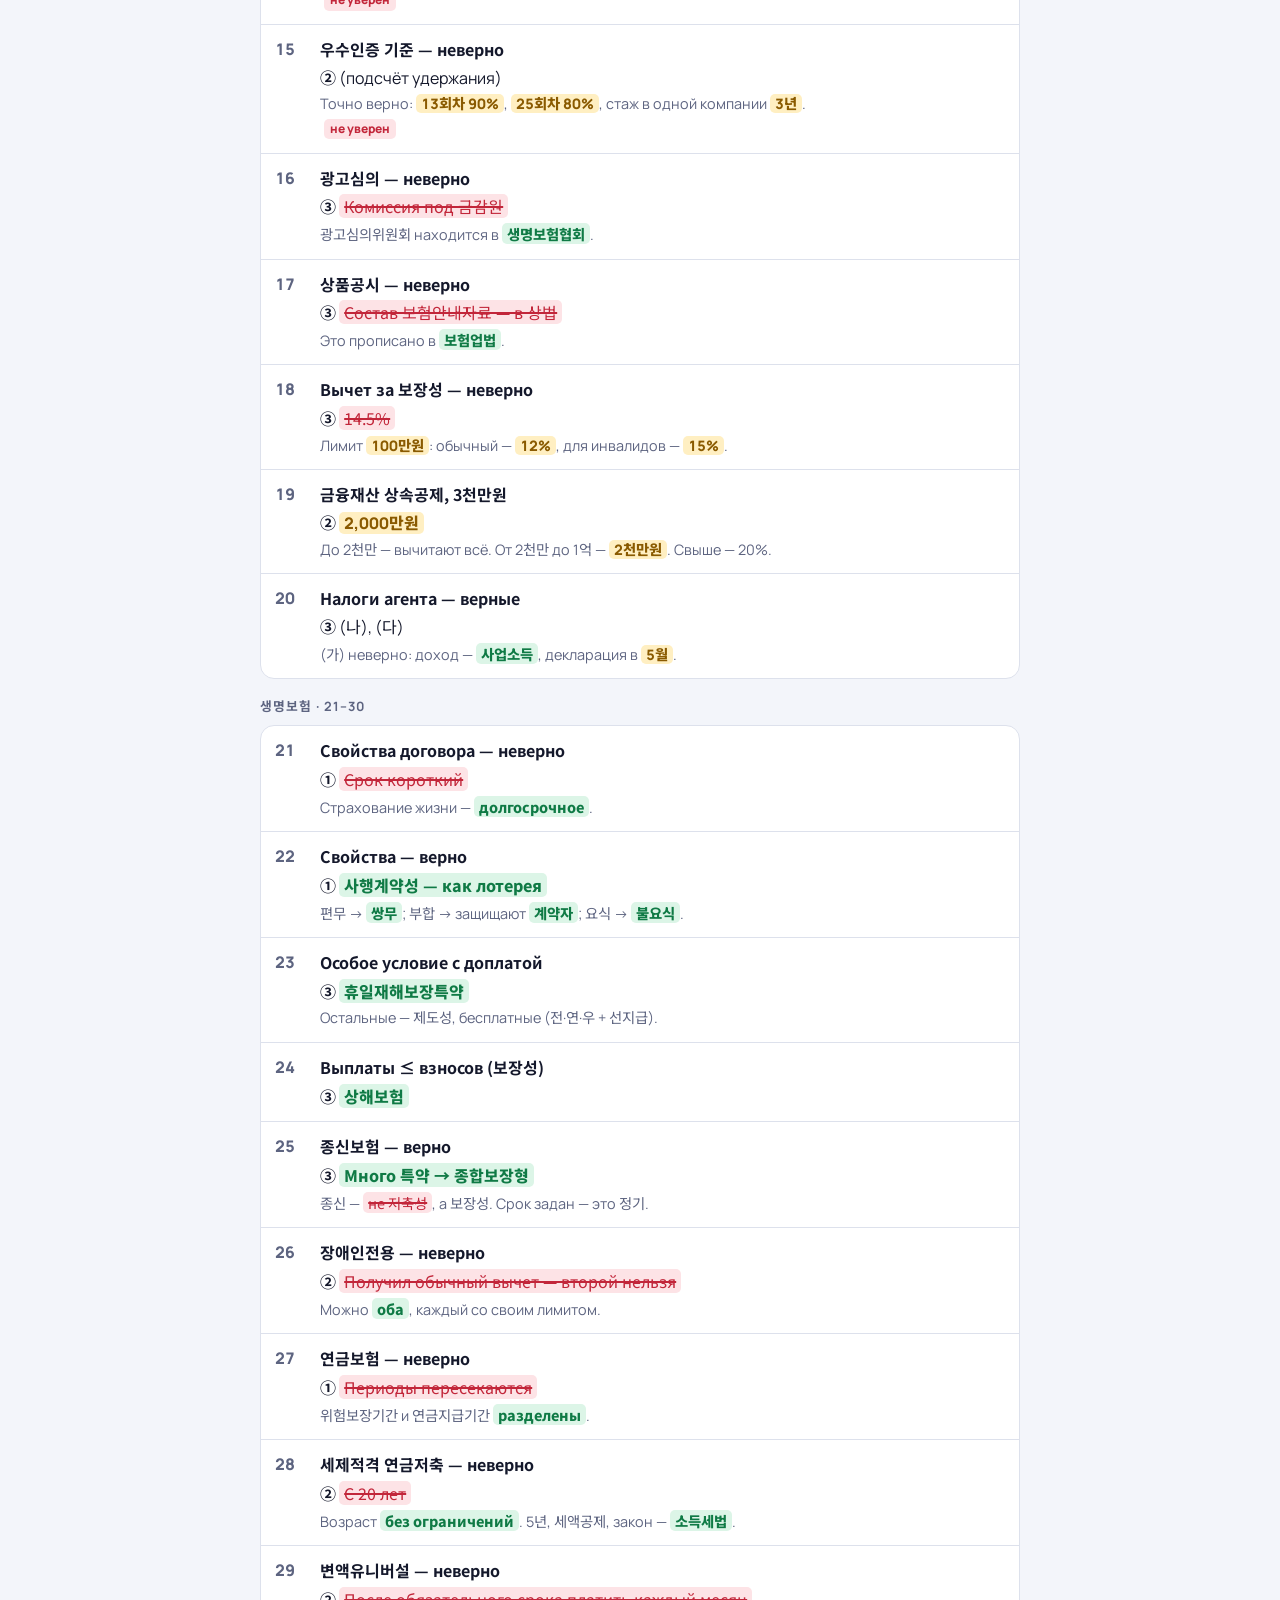
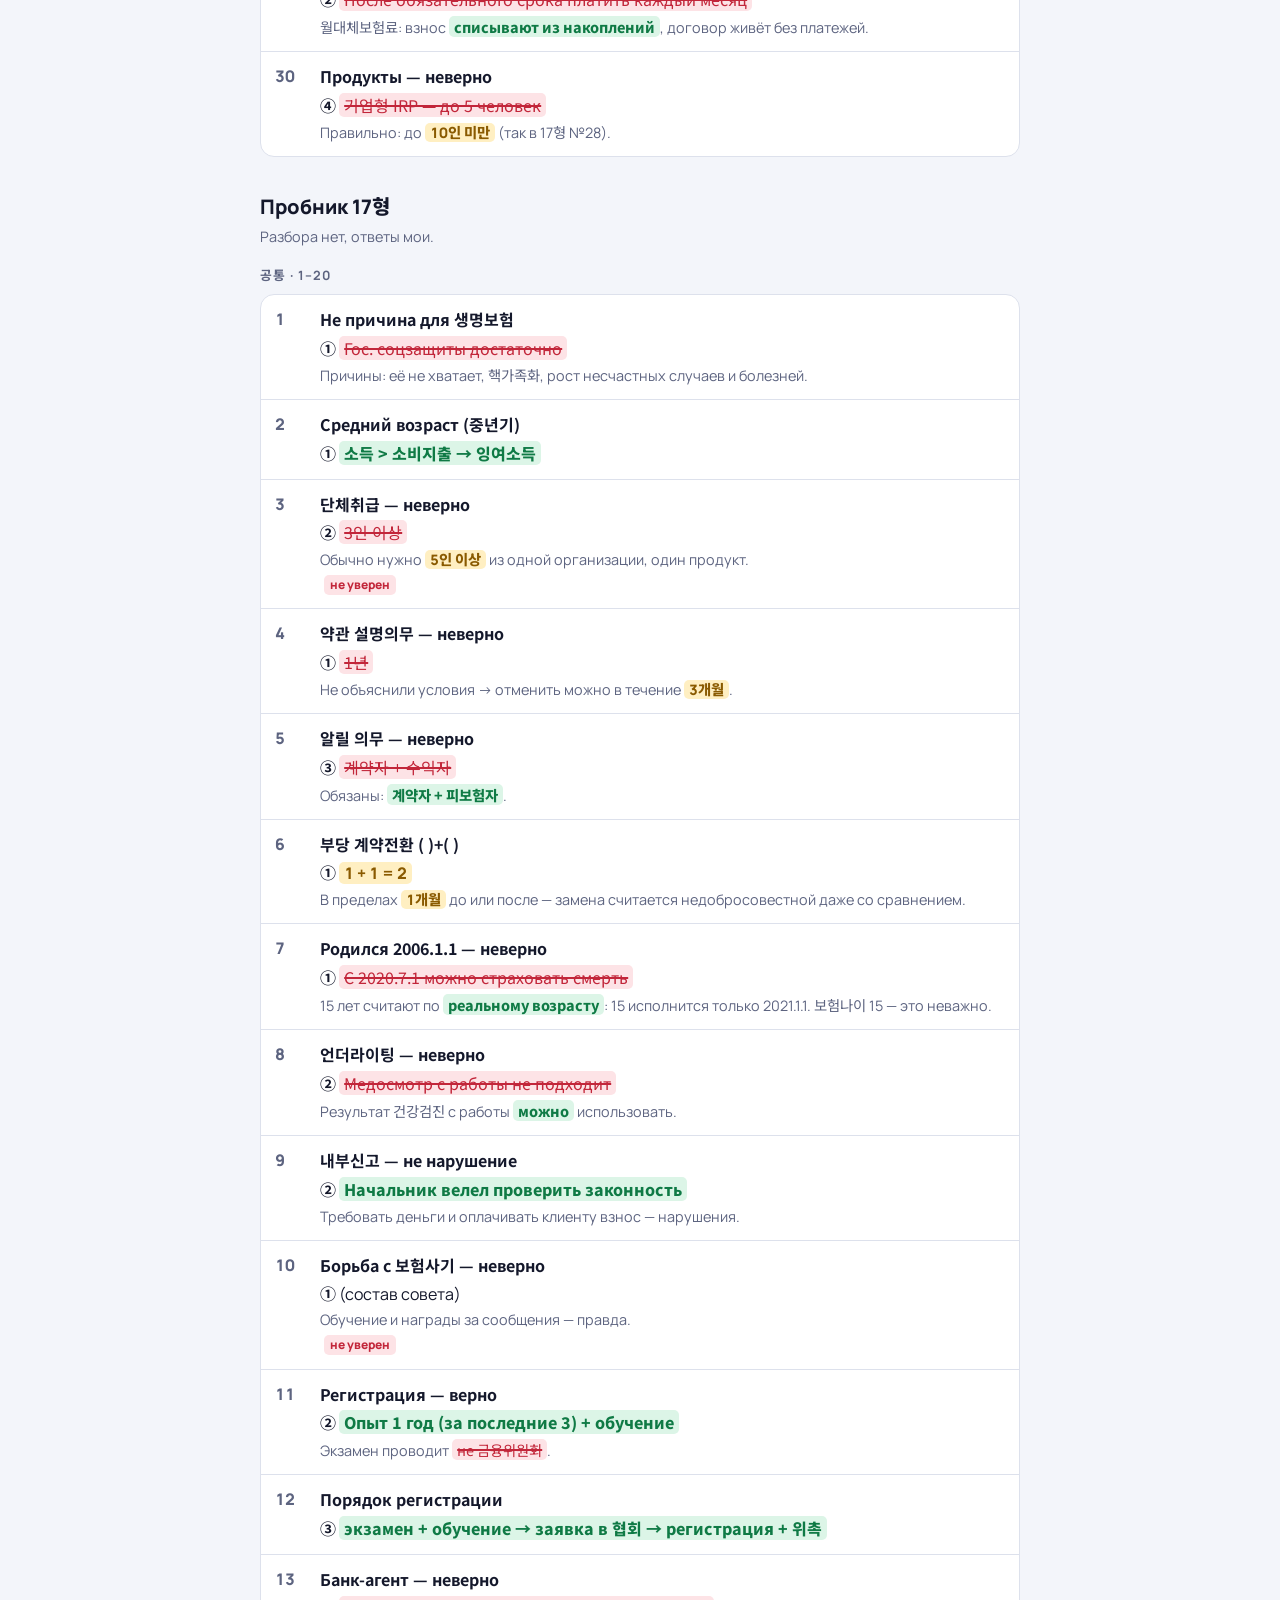
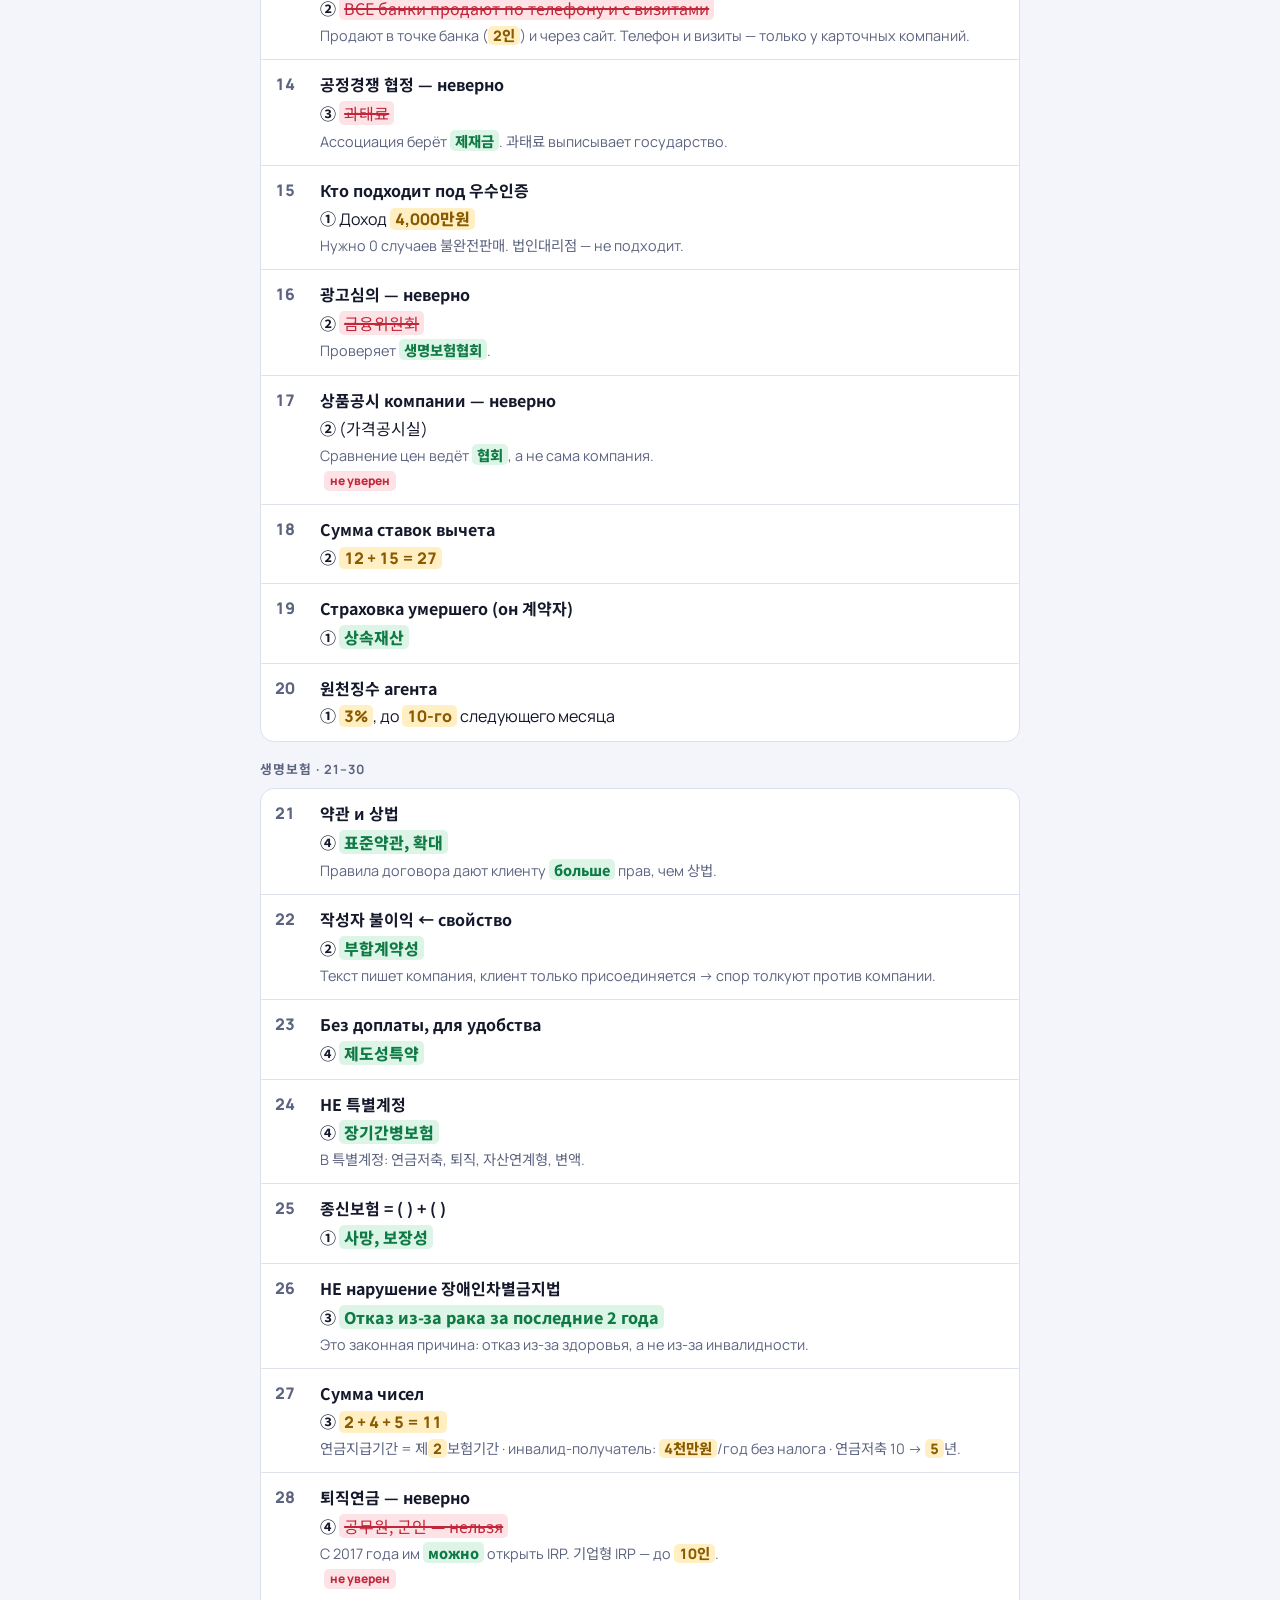
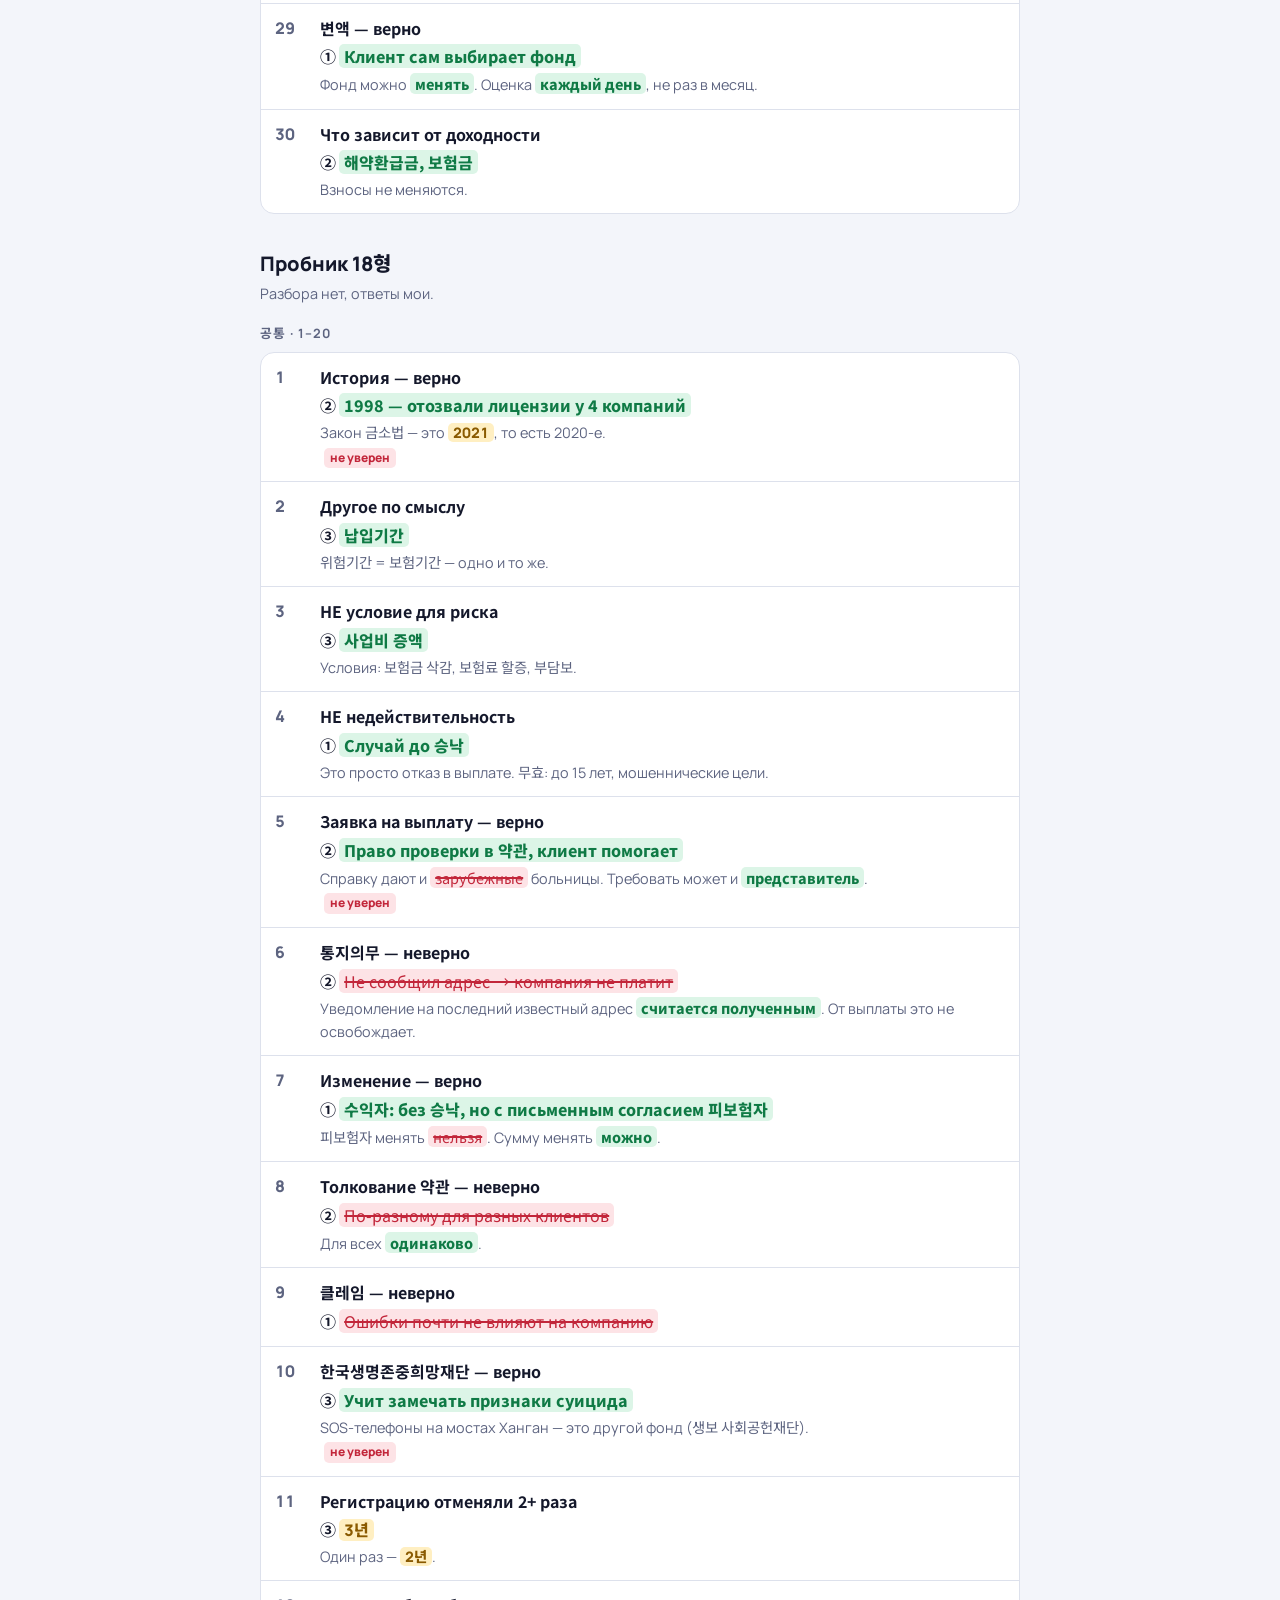
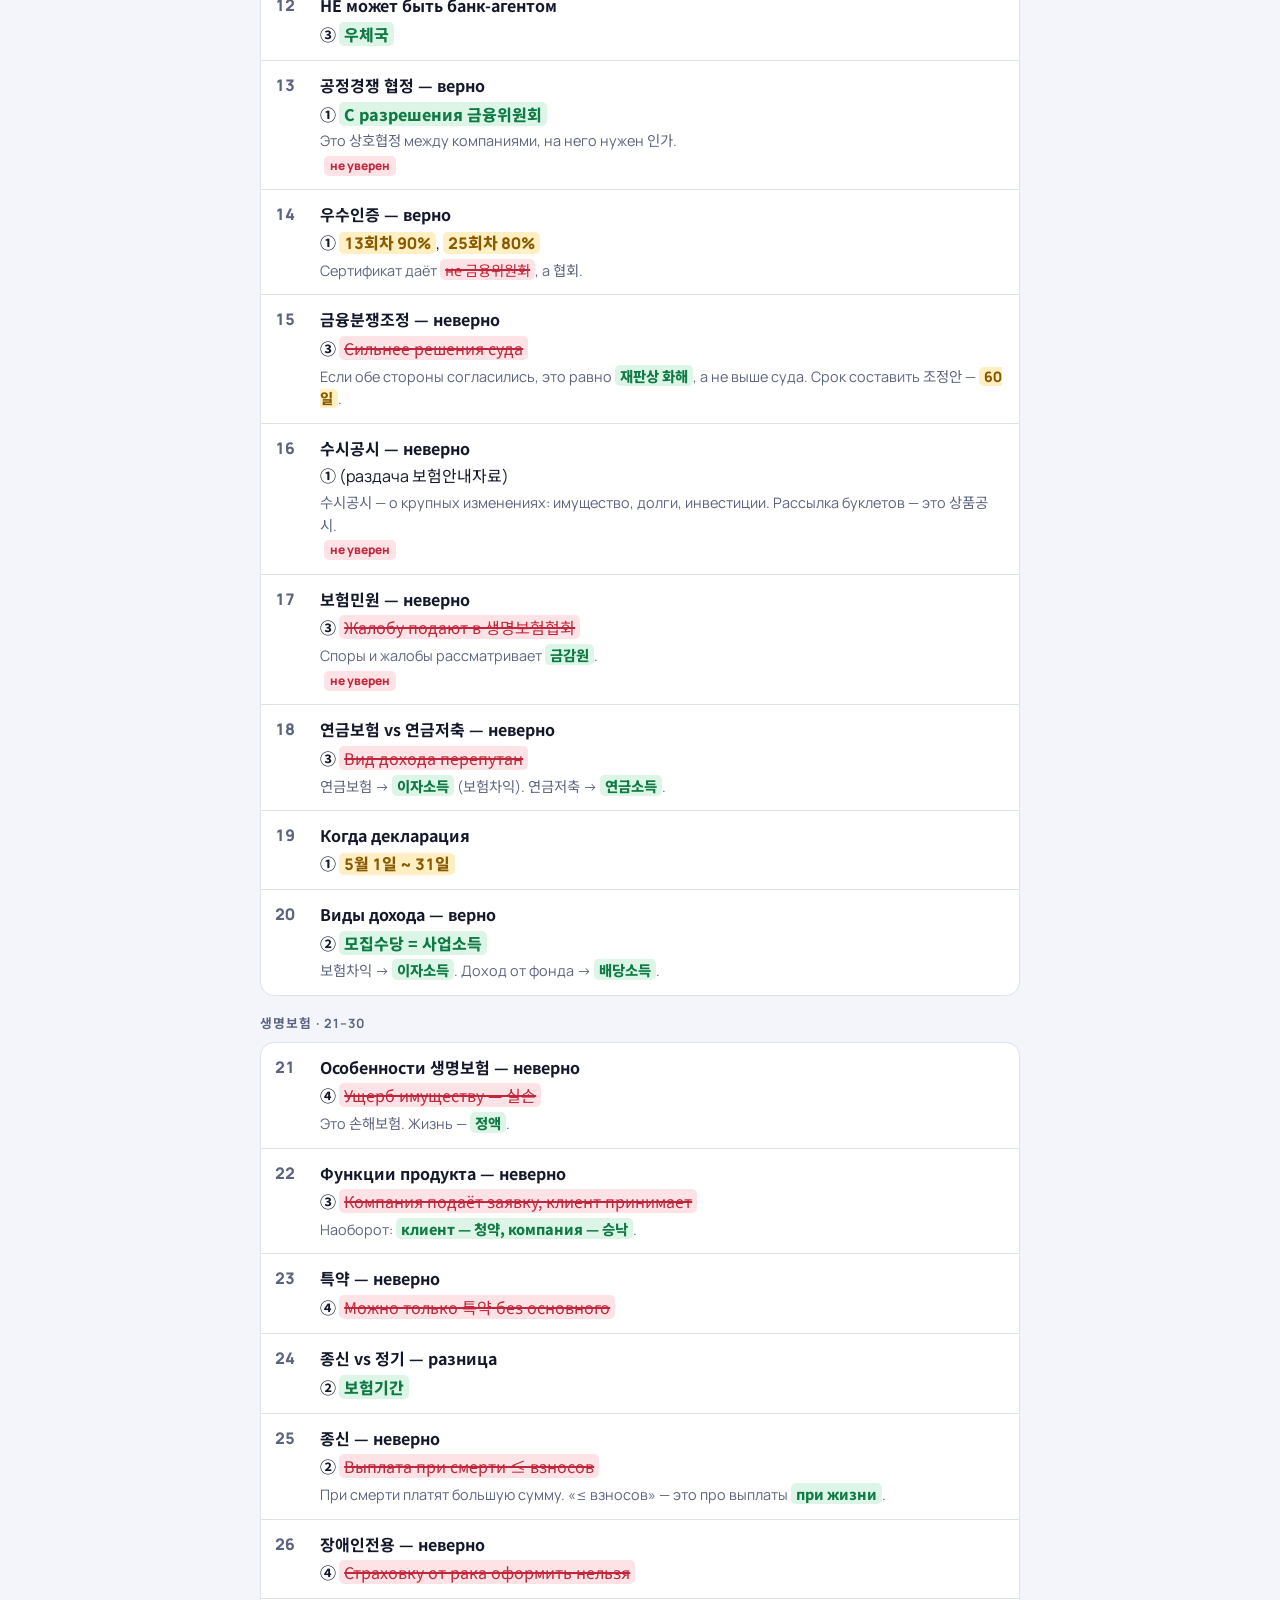
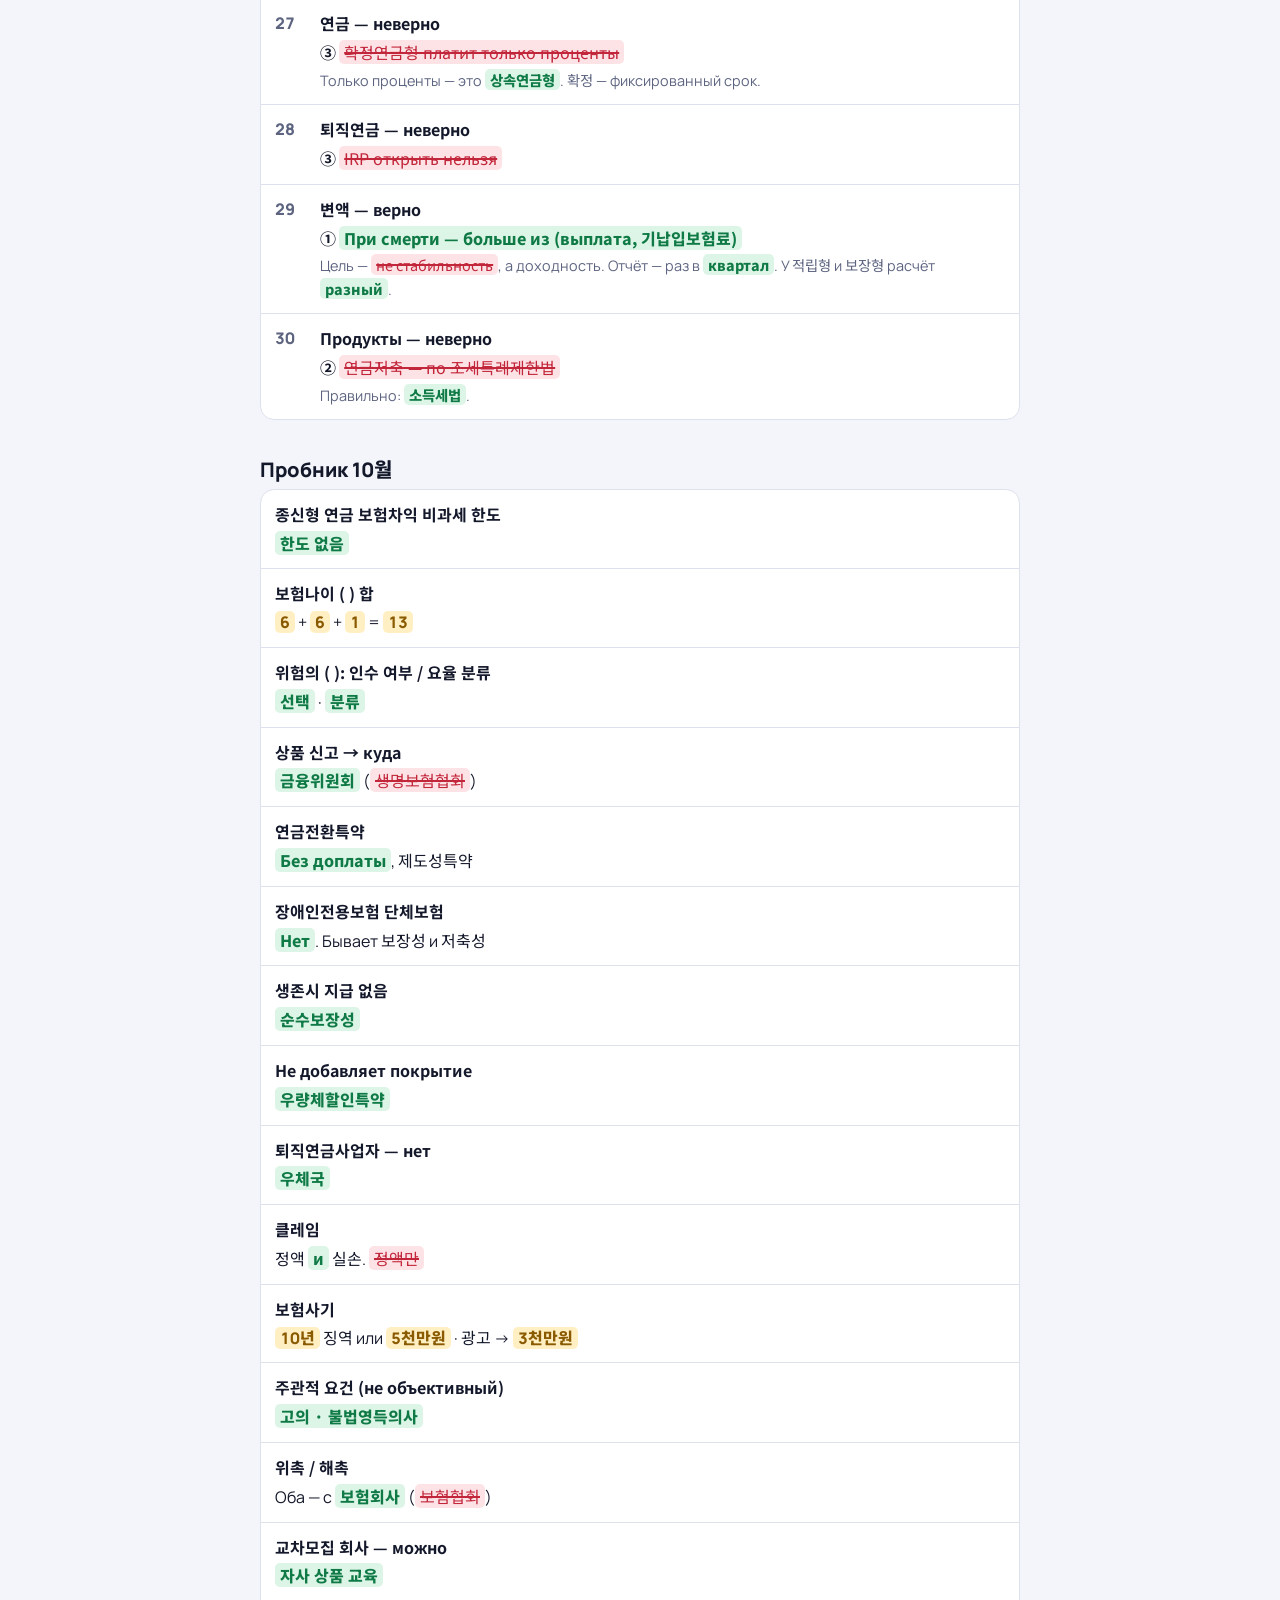
==== commit fd49c8a2: "Add files via upload" ====
--- a/exam/index.html
+++ b/exam/index.html
@@ -58,6 +58,8 @@
 .list.nonum li{grid-template-columns:1fr}
 .q{font-family:var(--f-kr);font-weight:700}
 .a{display:block;margin-top:3px}
+.why{display:block;color:var(--muted);font-size:.9rem;margin-top:3px}
+.unsure{display:inline-block;font-size:.75rem;font-weight:800;background:var(--no-bg);color:var(--no);border-radius:5px;padding:1px 6px;margin-left:4px;vertical-align:1px}
 .mine{background:var(--warn-bg)}
 .mine .n{color:var(--no)}
 
@@ -95,6 +97,9 @@
       <a href="#mine" class="hot">Мои ошибки</a>
       <a href="#t21-c">2-1 공통</a>
       <a href="#t21-l">2-1 생명</a>
+      <a href="#t9">9형</a>
+      <a href="#t17">17형</a>
+      <a href="#t18">18형</a>
       <a href="#oct">Пробник 10월</a>
       <a href="#notes">Из тетради</a>
       <a href="#nums">Цифры</a>
@@ -184,6 +189,129 @@
       <li><span class="n">28</span><div class="body"><span class="q">퇴직연금</span><span class="a"><span class="ok">DB</span> = выплата известна заранее · <span class="ok">DC</span> = зависит от доходности · 자영업자 тоже</span></div></li>
       <li><span class="n">29</span><div class="body"><span class="q">추가납입 + 중도인출 + 펀드</span><span class="a"><span class="ok">변액유니버설보험</span></span></div></li>
       <li><span class="n">30</span><div class="body"><span class="q">연금계좌</span><span class="a"><span class="ok">세액공제</span> (<span class="no">소득공제</span>) до <span class="num">900만</span> с 퇴직연금 · 1주택 고령가구 추가납입 <span class="num">1억</span></span></div></li>
+    </ul>
+  </section>
+
+  <section id="t9">
+    <h2>Пробник 9형</h2>
+    <p class="hint">Официального разбора к этому пробнику нет, ответы мои. Где стоит <span class="unsure">не уверен</span>, сверь с учебником или спроси на курсе.</p>
+    <h3>공통 · 1–20</h3>
+    <ul class="list">
+      <li><span class="n">1</span><div class="body"><span class="q">톤틴연금 — верно</span><span class="a"><b>③</b> <span class="ok">Дал деньги государству → вместо процентов пожизненная пенсия</span><span class="why">Тонтину придумал итальянец Тонти, а не Паскаль. Взаимопомощь бедных — это другое (гильдии).</span></span></div></li>
+      <li><span class="n">2</span><div class="body"><span class="q">Не риск будущего (생애주기)</span><span class="a"><b>①</b> <span class="ok">물가하락</span><span class="why">Риск — это рост цен (물가상승). Болезнь и долгая жизнь (장수) — риски.</span></span></div></li>
+      <li><span class="n">3</span><div class="body"><span class="q">Расчёт 보험료 — верно</span><span class="a"><b>③</b> <span class="ok">현금흐름방식 сложнее и дороже</span><span class="why">Раньше считали по <span class="kr">3이원방식</span> (а в ① подставили 현금흐름). С 2010.4 ввели новый способ, но 3이원 <span class="no">не отменили полностью</span>.</span></span></div></li>
+      <li><span class="n">4</span><div class="body"><span class="q">보장개시일 обоих договоров</span><span class="a"><b>②</b> <span class="num">11월 9일</span><span class="why">Покрытие начинается с <span class="ok">1-го взноса</span>, даже если медосмотр позже. 무진단 — 8-го, 진단 — 9-го. Оба уже действуют 9-го.</span></span></div></li>
+      <li><span class="n">5</span><div class="body"><span class="q">한시장해 (временная инвалидность)</span><span class="a"><b>③</b> <span class="num">5년</span> 이상 → <span class="num">20%</span> от 장해지급률</span></div></li>
+      <li><span class="n">6</span><div class="body"><span class="q">납입최고 — верные</span><span class="a"><b>③</b> 가, 다, 라<span class="why">나 неверно: договор расторгается <span class="ok">на следующий день</span> после конца срока, а не в последний день. Срок: обычно <span class="num">14일</span>, договор до 1 года — <span class="num">7일</span>.</span></span></div></li>
+      <li><span class="n">7</span><div class="body"><span class="q">Изменение договора — верно</span><span class="a"><b>①</b> <span class="ok">Смена 수익자 — без согласия компании</span><span class="why">Смена 계약자 — <span class="no">нужно 승낙</span>. 보험종목 менять <span class="ok">можно</span>.</span></span></div></li>
+      <li><span class="n">8</span><div class="body"><span class="q">30년 11개월 — неверно</span><span class="a"><b>②</b> <span class="no">사망보험 무효</span><span class="why">보험나이 = <span class="num">31세</span> (11 месяцев ≥ 6 → +1 год). Недействительно только до 15 лет.</span></span></div></li>
+      <li><span class="n">9</span><div class="body"><span class="q">클레임 — неверно</span><span class="a"><b>③</b> <span class="no">Проверка дохода и образа жизни → 인수</span><span class="why">Это андеррайтинг, а не выплаты.</span></span></div></li>
+      <li><span class="n">10</span><div class="body"><span class="q">Вред от 보험사기 — неверно</span><span class="a"><b>②</b> <span class="no">공보험 не страдает</span><span class="why">Страдает: растут взносы, ухудшаются финансы гос. страхования, растут подражатели.</span></span></div></li>
+      <li><span class="n">11</span><div class="body"><span class="q">Регистрация агента — верно</span><span class="a"><b>②</b> <span class="ok">생명보험협회 по поручению 금융위원회</span><span class="why">Экзамен проводит <span class="ok">협회</span>, а не 금융위원회.</span></span></div></li>
+      <li><span class="n">12</span><div class="body"><span class="q">Регистрация/말소 — неверно</span><span class="a"><b>③</b> <span class="no">Сначала регистрация, потом обучение</span><span class="why">Порядок: <span class="ok">экзамен + обучение → регистрация</span>.</span></span></div></li>
+      <li><span class="n">13</span><div class="body"><span class="q">Банк-агент: НЕ запрещено</span><span class="a"><b>②</b> <span class="ok">Личные данные с согласия клиента</span><span class="why">Запрещено: продавать вне точки банка и включать взнос в кредит без согласия.</span></span></div></li>
+      <li><span class="n">14</span><div class="body"><span class="q">승환계약 — не наказывают</span><span class="a"><b>②</b> <span class="num">10건</span><span class="why">Исключения: <span class="ok">свой договор, супруг(а), родители</span> (4+3+3). Братья и сёстры — <span class="no">не исключение</span>.</span><span class="unsure">не уверен</span></span></div></li>
+      <li><span class="n">15</span><div class="body"><span class="q">우수인증 기준 — неверно</span><span class="a"><b>②</b> (подсчёт удержания)<span class="why">Точно верно: <span class="num">13회차 90%</span>, <span class="num">25회차 80%</span>, стаж в одной компании <span class="num">3년</span>.</span><span class="unsure">не уверен</span></span></div></li>
+      <li><span class="n">16</span><div class="body"><span class="q">광고심의 — неверно</span><span class="a"><b>③</b> <span class="no">Комиссия под 금감원</span><span class="why">광고심의위원회 находится в <span class="ok">생명보험협회</span>.</span></span></div></li>
+      <li><span class="n">17</span><div class="body"><span class="q">상품공시 — неверно</span><span class="a"><b>③</b> <span class="no">Состав 보험안내자료 — в 상법</span><span class="why">Это прописано в <span class="ok">보험업법</span>.</span></span></div></li>
+      <li><span class="n">18</span><div class="body"><span class="q">Вычет за 보장성 — неверно</span><span class="a"><b>③</b> <span class="no">14.5%</span><span class="why">Лимит <span class="num">100만원</span>: обычный — <span class="num">12%</span>, для инвалидов — <span class="num">15%</span>.</span></span></div></li>
+      <li><span class="n">19</span><div class="body"><span class="q">금융재산 상속공제, 3천만원</span><span class="a"><b>②</b> <span class="num">2,000만원</span><span class="why">До 2천만 — вычитают всё. От 2천만 до 1억 — <span class="num">2천만원</span>. Свыше — 20%.</span></span></div></li>
+      <li><span class="n">20</span><div class="body"><span class="q">Налоги агента — верные</span><span class="a"><b>③</b> (나), (다)<span class="why">(가) неверно: доход — <span class="ok">사업소득</span>, декларация в <span class="num">5월</span>.</span></span></div></li>
+    </ul>
+    <h3>생명보험 · 21–30</h3>
+    <ul class="list">
+      <li><span class="n">21</span><div class="body"><span class="q">Свойства договора — неверно</span><span class="a"><b>①</b> <span class="no">Срок короткий</span><span class="why">Страхование жизни — <span class="ok">долгосрочное</span>.</span></span></div></li>
+      <li><span class="n">22</span><div class="body"><span class="q">Свойства — верно</span><span class="a"><b>①</b> <span class="ok">사행계약성 — как лотерея</span><span class="why">편무 → <span class="ok">쌍무</span>; 부합 → защищают <span class="ok">계약자</span>; 요식 → <span class="ok">불요식</span>.</span></span></div></li>
+      <li><span class="n">23</span><div class="body"><span class="q">Особое условие с доплатой</span><span class="a"><b>③</b> <span class="ok">휴일재해보장특약</span><span class="why">Остальные — 제도성, бесплатные (전·연·우 + 선지급).</span></span></div></li>
+      <li><span class="n">24</span><div class="body"><span class="q">Выплаты ≤ взносов (보장성)</span><span class="a"><b>③</b> <span class="ok">상해보험</span></span></div></li>
+      <li><span class="n">25</span><div class="body"><span class="q">종신보험 — верно</span><span class="a"><b>③</b> <span class="ok">Много 특약 → 종합보장형</span><span class="why">종신 — <span class="no">не 저축성</span>, а 보장성. Срок задан — это 정기.</span></span></div></li>
+      <li><span class="n">26</span><div class="body"><span class="q">장애인전용 — неверно</span><span class="a"><b>②</b> <span class="no">Получил обычный вычет — второй нельзя</span><span class="why">Можно <span class="ok">оба</span>, каждый со своим лимитом.</span></span></div></li>
+      <li><span class="n">27</span><div class="body"><span class="q">연금보험 — неверно</span><span class="a"><b>①</b> <span class="no">Периоды пересекаются</span><span class="why">위험보장기간 и 연금지급기간 <span class="ok">разделены</span>.</span></span></div></li>
+      <li><span class="n">28</span><div class="body"><span class="q">세제적격 연금저축 — неверно</span><span class="a"><b>②</b> <span class="no">С 20 лет</span><span class="why">Возраст <span class="ok">без ограничений</span>. 5년, 세액공제, закон — <span class="ok">소득세법</span>.</span></span></div></li>
+      <li><span class="n">29</span><div class="body"><span class="q">변액유니버설 — неверно</span><span class="a"><b>②</b> <span class="no">После обязательного срока платить каждый месяц</span><span class="why">월대체보험료: взнос <span class="ok">списывают из накоплений</span>, договор живёт без платежей.</span></span></div></li>
+      <li><span class="n">30</span><div class="body"><span class="q">Продукты — неверно</span><span class="a"><b>④</b> <span class="no">기업형 IRP — до 5 человек</span><span class="why">Правильно: до <span class="num">10인 미만</span> (так в 17형 №28).</span></span></div></li>
+    </ul>
+  </section>
+
+  <section id="t17">
+    <h2>Пробник 17형</h2>
+    <p class="hint">Разбора нет, ответы мои.</p>
+    <h3>공통 · 1–20</h3>
+    <ul class="list">
+      <li><span class="n">1</span><div class="body"><span class="q">Не причина для 생명보험</span><span class="a"><b>①</b> <span class="no">Гос. соцзащиты достаточно</span><span class="why">Причины: её не хватает, 핵가족화, рост несчастных случаев и болезней.</span></span></div></li>
+      <li><span class="n">2</span><div class="body"><span class="q">Средний возраст (중년기)</span><span class="a"><b>①</b> <span class="ok">소득 &gt; 소비지출 → 잉여소득</span></span></div></li>
+      <li><span class="n">3</span><div class="body"><span class="q">단체취급 — неверно</span><span class="a"><b>②</b> <span class="no">3인 이상</span><span class="why">Обычно нужно <span class="num">5인 이상</span> из одной организации, один продукт.</span><span class="unsure">не уверен</span></span></div></li>
+      <li><span class="n">4</span><div class="body"><span class="q">약관 설명의무 — неверно</span><span class="a"><b>①</b> <span class="no">1년</span><span class="why">Не объяснили условия → отменить можно в течение <span class="num">3개월</span>.</span></span></div></li>
+      <li><span class="n">5</span><div class="body"><span class="q">알릴 의무 — неверно</span><span class="a"><b>③</b> <span class="no">계약자 + 수익자</span><span class="why">Обязаны: <span class="ok">계약자 + 피보험자</span>.</span></span></div></li>
+      <li><span class="n">6</span><div class="body"><span class="q">부당 계약전환 ( )+( )</span><span class="a"><b>①</b> <span class="num">1 + 1 = 2</span><span class="why">В пределах <span class="num">1개월</span> до или после — замена считается недобросовестной даже со сравнением.</span></span></div></li>
+      <li><span class="n">7</span><div class="body"><span class="q">Родился 2006.1.1 — неверно</span><span class="a"><b>①</b> <span class="no">С 2020.7.1 можно страховать смерть</span><span class="why">15 лет считают по <span class="ok">реальному возрасту</span>: 15 исполнится только 2021.1.1. 보험나이 15 — это неважно.</span></span></div></li>
+      <li><span class="n">8</span><div class="body"><span class="q">언더라이팅 — неверно</span><span class="a"><b>②</b> <span class="no">Медосмотр с работы не подходит</span><span class="why">Результат 건강검진 с работы <span class="ok">можно</span> использовать.</span></span></div></li>
+      <li><span class="n">9</span><div class="body"><span class="q">내부신고 — не нарушение</span><span class="a"><b>②</b> <span class="ok">Начальник велел проверить законность</span><span class="why">Требовать деньги и оплачивать клиенту взнос — нарушения.</span></span></div></li>
+      <li><span class="n">10</span><div class="body"><span class="q">Борьба с 보험사기 — неверно</span><span class="a"><b>①</b> (состав совета)<span class="why">Обучение и награды за сообщения — правда.</span><span class="unsure">не уверен</span></span></div></li>
+      <li><span class="n">11</span><div class="body"><span class="q">Регистрация — верно</span><span class="a"><b>②</b> <span class="ok">Опыт 1 год (за последние 3) + обучение</span><span class="why">Экзамен проводит <span class="no">не 금융위원회</span>.</span></span></div></li>
+      <li><span class="n">12</span><div class="body"><span class="q">Порядок регистрации</span><span class="a"><b>③</b> <span class="ok">экзамен + обучение → заявка в 협회 → регистрация + 위촉</span></span></div></li>
+      <li><span class="n">13</span><div class="body"><span class="q">Банк-агент — неверно</span><span class="a"><b>②</b> <span class="no">ВСЕ банки продают по телефону и с визитами</span><span class="why">Продают в точке банка (<span class="num">2인</span>) и через сайт. Телефон и визиты — только у карточных компаний.</span></span></div></li>
+      <li><span class="n">14</span><div class="body"><span class="q">공정경쟁 협정 — неверно</span><span class="a"><b>③</b> <span class="no">과태료</span><span class="why">Ассоциация берёт <span class="ok">제재금</span>. 과태료 выписывает государство.</span></span></div></li>
+      <li><span class="n">15</span><div class="body"><span class="q">Кто подходит под 우수인증</span><span class="a"><b>①</b> Доход <span class="num">4,000만원</span><span class="why">Нужно 0 случаев 불완전판매. 법인대리점 — не подходит.</span></span></div></li>
+      <li><span class="n">16</span><div class="body"><span class="q">광고심의 — неверно</span><span class="a"><b>②</b> <span class="no">금융위원회</span><span class="why">Проверяет <span class="ok">생명보험협회</span>.</span></span></div></li>
+      <li><span class="n">17</span><div class="body"><span class="q">상품공시 компании — неверно</span><span class="a"><b>②</b> (가격공시실)<span class="why">Сравнение цен ведёт <span class="ok">협회</span>, а не сама компания.</span><span class="unsure">не уверен</span></span></div></li>
+      <li><span class="n">18</span><div class="body"><span class="q">Сумма ставок вычета</span><span class="a"><b>②</b> <span class="num">12 + 15 = 27</span></span></div></li>
+      <li><span class="n">19</span><div class="body"><span class="q">Страховка умершего (он 계약자)</span><span class="a"><b>①</b> <span class="ok">상속재산</span></span></div></li>
+      <li><span class="n">20</span><div class="body"><span class="q">원천징수 агента</span><span class="a"><b>①</b> <span class="num">3%</span>, до <span class="num">10-го</span> следующего месяца</span></div></li>
+    </ul>
+    <h3>생명보험 · 21–30</h3>
+    <ul class="list">
+      <li><span class="n">21</span><div class="body"><span class="q">약관 и 상법</span><span class="a"><b>④</b> <span class="ok">표준약관, 확대</span><span class="why">Правила договора дают клиенту <span class="ok">больше</span> прав, чем 상법.</span></span></div></li>
+      <li><span class="n">22</span><div class="body"><span class="q">작성자 불이익 ← свойство</span><span class="a"><b>②</b> <span class="ok">부합계약성</span><span class="why">Текст пишет компания, клиент только присоединяется → спор толкуют против компании.</span></span></div></li>
+      <li><span class="n">23</span><div class="body"><span class="q">Без доплаты, для удобства</span><span class="a"><b>④</b> <span class="ok">제도성특약</span></span></div></li>
+      <li><span class="n">24</span><div class="body"><span class="q">НЕ 특별계정</span><span class="a"><b>④</b> <span class="ok">장기간병보험</span><span class="why">В 특별계정: 연금저축, 퇴직, 자산연계형, 변액.</span></span></div></li>
+      <li><span class="n">25</span><div class="body"><span class="q">종신보험 = ( ) + ( )</span><span class="a"><b>①</b> <span class="ok">사망, 보장성</span></span></div></li>
+      <li><span class="n">26</span><div class="body"><span class="q">НЕ нарушение 장애인차별금지법</span><span class="a"><b>③</b> <span class="ok">Отказ из-за рака за последние 2 года</span><span class="why">Это законная причина: отказ из-за здоровья, а не из-за инвалидности.</span></span></div></li>
+      <li><span class="n">27</span><div class="body"><span class="q">Сумма чисел</span><span class="a"><b>③</b> <span class="num">2 + 4 + 5 = 11</span><span class="why">연금지급기간 = 제<span class="num">2</span>보험기간 · инвалид-получатель: <span class="num">4천만원</span>/год без налога · 연금저축 10 → <span class="num">5</span>년.</span></span></div></li>
+      <li><span class="n">28</span><div class="body"><span class="q">퇴직연금 — неверно</span><span class="a"><b>④</b> <span class="no">공무원, 군인 — нельзя</span><span class="why">С 2017 года им <span class="ok">можно</span> открыть IRP. 기업형 IRP — до <span class="num">10인</span>.</span><span class="unsure">не уверен</span></span></div></li>
+      <li><span class="n">29</span><div class="body"><span class="q">변액 — верно</span><span class="a"><b>①</b> <span class="ok">Клиент сам выбирает фонд</span><span class="why">Фонд можно <span class="ok">менять</span>. Оценка <span class="ok">каждый день</span>, не раз в месяц.</span></span></div></li>
+      <li><span class="n">30</span><div class="body"><span class="q">Что зависит от доходности</span><span class="a"><b>②</b> <span class="ok">해약환급금, 보험금</span><span class="why">Взносы не меняются.</span></span></div></li>
+    </ul>
+  </section>
+
+  <section id="t18">
+    <h2>Пробник 18형</h2>
+    <p class="hint">Разбора нет, ответы мои.</p>
+    <h3>공통 · 1–20</h3>
+    <ul class="list">
+      <li><span class="n">1</span><div class="body"><span class="q">История — верно</span><span class="a"><b>②</b> <span class="ok">1998 — отозвали лицензии у 4 компаний</span><span class="why">Закон 금소법 — это <span class="num">2021</span>, то есть 2020-е.</span><span class="unsure">не уверен</span></span></div></li>
+      <li><span class="n">2</span><div class="body"><span class="q">Другое по смыслу</span><span class="a"><b>③</b> <span class="ok">납입기간</span><span class="why">위험기간 = 보험기간 — одно и то же.</span></span></div></li>
+      <li><span class="n">3</span><div class="body"><span class="q">НЕ условие для риска</span><span class="a"><b>③</b> <span class="ok">사업비 증액</span><span class="why">Условия: 보험금 삭감, 보험료 할증, 부담보.</span></span></div></li>
+      <li><span class="n">4</span><div class="body"><span class="q">НЕ недействительность</span><span class="a"><b>①</b> <span class="ok">Случай до 승낙</span><span class="why">Это просто отказ в выплате. 무효: до 15 лет, мошеннические цели.</span></span></div></li>
+      <li><span class="n">5</span><div class="body"><span class="q">Заявка на выплату — верно</span><span class="a"><b>②</b> <span class="ok">Право проверки в 약관, клиент помогает</span><span class="why">Справку дают и <span class="no">зарубежные</span> больницы. Требовать может и <span class="ok">представитель</span>.</span><span class="unsure">не уверен</span></span></div></li>
+      <li><span class="n">6</span><div class="body"><span class="q">통지의무 — неверно</span><span class="a"><b>②</b> <span class="no">Не сообщил адрес → компания не платит</span><span class="why">Уведомление на последний известный адрес <span class="ok">считается полученным</span>. От выплаты это не освобождает.</span></span></div></li>
+      <li><span class="n">7</span><div class="body"><span class="q">Изменение — верно</span><span class="a"><b>①</b> <span class="ok">수익자: без 승낙, но с письменным согласием 피보험자</span><span class="why">피보험자 менять <span class="no">нельзя</span>. Сумму менять <span class="ok">можно</span>.</span></span></div></li>
+      <li><span class="n">8</span><div class="body"><span class="q">Толкование 약관 — неверно</span><span class="a"><b>②</b> <span class="no">По-разному для разных клиентов</span><span class="why">Для всех <span class="ok">одинаково</span>.</span></span></div></li>
+      <li><span class="n">9</span><div class="body"><span class="q">클레임 — неверно</span><span class="a"><b>①</b> <span class="no">Ошибки почти не влияют на компанию</span></span></div></li>
+      <li><span class="n">10</span><div class="body"><span class="q">한국생명존중희망재단 — верно</span><span class="a"><b>③</b> <span class="ok">Учит замечать признаки суицида</span><span class="why">SOS-телефоны на мостах Ханган — это другой фонд (생보 사회공헌재단).</span><span class="unsure">не уверен</span></span></div></li>
+      <li><span class="n">11</span><div class="body"><span class="q">Регистрацию отменяли 2+ раза</span><span class="a"><b>③</b> <span class="num">3년</span><span class="why">Один раз — <span class="num">2년</span>.</span></span></div></li>
+      <li><span class="n">12</span><div class="body"><span class="q">НЕ может быть банк-агентом</span><span class="a"><b>③</b> <span class="ok">우체국</span></span></div></li>
+      <li><span class="n">13</span><div class="body"><span class="q">공정경쟁 협정 — верно</span><span class="a"><b>①</b> <span class="ok">С разрешения 금융위원회</span><span class="why">Это 상호협정 между компаниями, на него нужен 인가.</span><span class="unsure">не уверен</span></span></div></li>
+      <li><span class="n">14</span><div class="body"><span class="q">우수인증 — верно</span><span class="a"><b>①</b> <span class="num">13회차 90%</span>, <span class="num">25회차 80%</span><span class="why">Сертификат даёт <span class="no">не 금융위원회</span>, а 협회.</span></span></div></li>
+      <li><span class="n">15</span><div class="body"><span class="q">금융분쟁조정 — неверно</span><span class="a"><b>③</b> <span class="no">Сильнее решения суда</span><span class="why">Если обе стороны согласились, это равно <span class="ok">재판상 화해</span>, а не выше суда. Срок составить 조정안 — <span class="num">60일</span>.</span></span></div></li>
+      <li><span class="n">16</span><div class="body"><span class="q">수시공시 — неверно</span><span class="a"><b>①</b> (раздача 보험안내자료)<span class="why">수시공시 — о крупных изменениях: имущество, долги, инвестиции. Рассылка буклетов — это 상품공시.</span><span class="unsure">не уверен</span></span></div></li>
+      <li><span class="n">17</span><div class="body"><span class="q">보험민원 — неверно</span><span class="a"><b>③</b> <span class="no">Жалобу подают в 생명보험협회</span><span class="why">Споры и жалобы рассматривает <span class="ok">금감원</span>.</span><span class="unsure">не уверен</span></span></div></li>
+      <li><span class="n">18</span><div class="body"><span class="q">연금보험 vs 연금저축 — неверно</span><span class="a"><b>③</b> <span class="no">Вид дохода перепутан</span><span class="why">연금보험 → <span class="ok">이자소득</span> (보험차익). 연금저축 → <span class="ok">연금소득</span>.</span></span></div></li>
+      <li><span class="n">19</span><div class="body"><span class="q">Когда декларация</span><span class="a"><b>①</b> <span class="num">5월 1일 ~ 31일</span></span></div></li>
+      <li><span class="n">20</span><div class="body"><span class="q">Виды дохода — верно</span><span class="a"><b>②</b> <span class="ok">모집수당 = 사업소득</span><span class="why">보험차익 → <span class="ok">이자소득</span>. Доход от фонда → <span class="ok">배당소득</span>.</span></span></div></li>
+    </ul>
+    <h3>생명보험 · 21–30</h3>
+    <ul class="list">
+      <li><span class="n">21</span><div class="body"><span class="q">Особенности 생명보험 — неверно</span><span class="a"><b>④</b> <span class="no">Ущерб имуществу — 실손</span><span class="why">Это 손해보험. Жизнь — <span class="ok">정액</span>.</span></span></div></li>
+      <li><span class="n">22</span><div class="body"><span class="q">Функции продукта — неверно</span><span class="a"><b>③</b> <span class="no">Компания подаёт заявку, клиент принимает</span><span class="why">Наоборот: <span class="ok">клиент — 청약, компания — 승낙</span>.</span></span></div></li>
+      <li><span class="n">23</span><div class="body"><span class="q">특약 — неверно</span><span class="a"><b>④</b> <span class="no">Можно только 특약 без основного</span></span></div></li>
+      <li><span class="n">24</span><div class="body"><span class="q">종신 vs 정기 — разница</span><span class="a"><b>②</b> <span class="ok">보험기간</span></span></div></li>
+      <li><span class="n">25</span><div class="body"><span class="q">종신 — неверно</span><span class="a"><b>②</b> <span class="no">Выплата при смерти ≤ взносов</span><span class="why">При смерти платят большую сумму. «≤ взносов» — это про выплаты <span class="ok">при жизни</span>.</span></span></div></li>
+      <li><span class="n">26</span><div class="body"><span class="q">장애인전용 — неверно</span><span class="a"><b>④</b> <span class="no">Страховку от рака оформить нельзя</span></span></div></li>
+      <li><span class="n">27</span><div class="body"><span class="q">연금 — неверно</span><span class="a"><b>③</b> <span class="no">확정연금형 платит только проценты</span><span class="why">Только проценты — это <span class="ok">상속연금형</span>. 확정 — фиксированный срок.</span></span></div></li>
+      <li><span class="n">28</span><div class="body"><span class="q">퇴직연금 — неверно</span><span class="a"><b>③</b> <span class="no">IRP открыть нельзя</span></span></div></li>
+      <li><span class="n">29</span><div class="body"><span class="q">변액 — верно</span><span class="a"><b>①</b> <span class="ok">При смерти — больше из (выплата, 기납입보험료)</span><span class="why">Цель — <span class="no">не стабильность</span>, а доходность. Отчёт — раз в <span class="ok">квартал</span>. У 적립형 и 보장형 расчёт <span class="ok">разный</span>.</span></span></div></li>
+      <li><span class="n">30</span><div class="body"><span class="q">Продукты — неверно</span><span class="a"><b>②</b> <span class="no">연금저축 — по 조세특례제한법</span><span class="why">Правильно: <span class="ok">소득세법</span>.</span></span></div></li>
     </ul>
   </section>
 
@@ -224,7 +352,7 @@
       <li><div class="body"><span class="q">IRP</span><span class="a">Открыть <span class="ok">можно</span> (<span class="no">불가</span>)</span></div></li>
       <li><div class="body"><span class="q">퇴직연금사업자</span><span class="a"><span class="ok">금융투자회사 · 근로복지공단</span> — да. <span class="no">우체국</span></span></div></li>
       <li><div class="body"><span class="q">언더라이팅 4 вида риска</span><span class="a"><span class="ok">신체적</span> возраст, болезни · <span class="ok">환경적</span> работа, алкоголь, курение · <span class="ok">도덕적</span> · <span class="ok">재정적</span> доход</span></div></li>
-      <li><div class="body"><span class="q">장애인 비과세 лимит в год</span><span class="a">У тебя записано <span class="num">3천만원</span>, по моим данным <span class="num">4천만원</span><span class="check">сверь</span></span></div></li>
+      <li><div class="body"><span class="q">장애인 비과세 лимит в год</span><span class="a"><span class="num">4천만원</span> (<span class="no">3천만원</span> в тетради — ошибка). Подтверждает 17형 №27</span></div></li>
       <li><div class="body"><span class="q">Какой закон</span><span class="a">Договор — <span class="ok">상법</span>, работа компаний и агентов — <span class="ok">보험업법</span><span class="check">сверь</span></span></div></li>
     </ul>
   </section>
@@ -245,14 +373,24 @@
       <tr><td>세율</td><td>5,000만~8,800만 → <span class="num">24%</span></td></tr>
       <tr><td>모집수당 원천징수</td><td><span class="num">3%</span></td></tr>
       <tr><td>4세대 실손</td><td><span class="num">2021.7.1</span></td></tr>
+      <tr><td>장애인 수익자 증여세 비과세</td><td><span class="num">4천만원</span>/год</td></tr>
+      <tr><td>보장성 세액공제</td><td><span class="num">100만</span> · <span class="num">12%</span> · инвалиды <span class="num">15%</span></td></tr>
+      <tr><td>한시장해</td><td><span class="num">5년</span> → <span class="num">20%</span></td></tr>
+      <tr><td>금융재산 상속공제</td><td>до 2천 — всё · 2천~1억 — <span class="num">2천만</span></td></tr>
+      <tr><td>원천징수 신고</td><td>следующий месяц, до <span class="num">10일</span></td></tr>
+      <tr><td>설명의무 위반 취소</td><td><span class="num">3개월</span></td></tr>
+      <tr><td>부당 계약전환</td><td><span class="num">1개월</span> до / после</td></tr>
+      <tr><td>등록취소 후</td><td>1 раз <span class="num">2년</span> · 2+ раза <span class="num">3년</span></td></tr>
+      <tr><td>분쟁조정안</td><td><span class="num">60일</span></td></tr>
+      <tr><td>우수인증</td><td>13회차 <span class="num">90%</span> · 25회차 <span class="num">80%</span> · стаж <span class="num">3년</span></td></tr>
+      <tr><td>기업형 IRP</td><td><span class="num">10인 미만</span></td></tr>
       <tr><td>보험사기</td><td><span class="num">10년</span> / <span class="num">5천만원</span></td></tr>
       <tr><td>청약철회</td><td><span class="num">15일</span> / <span class="num">30일</span><span class="check">сверь</span></td></tr>
       <tr><td>품질보증해지</td><td><span class="num">3개월</span><span class="check">сверь</span></td></tr>
-      <tr><td>납입최고</td><td><span class="num">14일</span><span class="check">сверь</span></td></tr>
+      <tr><td>납입최고</td><td><span class="num">14일</span> · до 1 года <span class="num">7일</span></td></tr>
       <tr><td>부활</td><td><span class="num">3년</span><span class="check">сверь</span></td></tr>
       <tr><td>자살 면책</td><td><span class="num">2년</span><span class="check">сверь</span></td></tr>
       <tr><td>소멸시효</td><td><span class="num">3년</span><span class="check">сверь</span></td></tr>
-      <tr><td>보장성 세액공제</td><td><span class="num">100만</span> · <span class="num">12%</span><span class="check">сверь</span></td></tr>
     </table></div>
   </section>
 
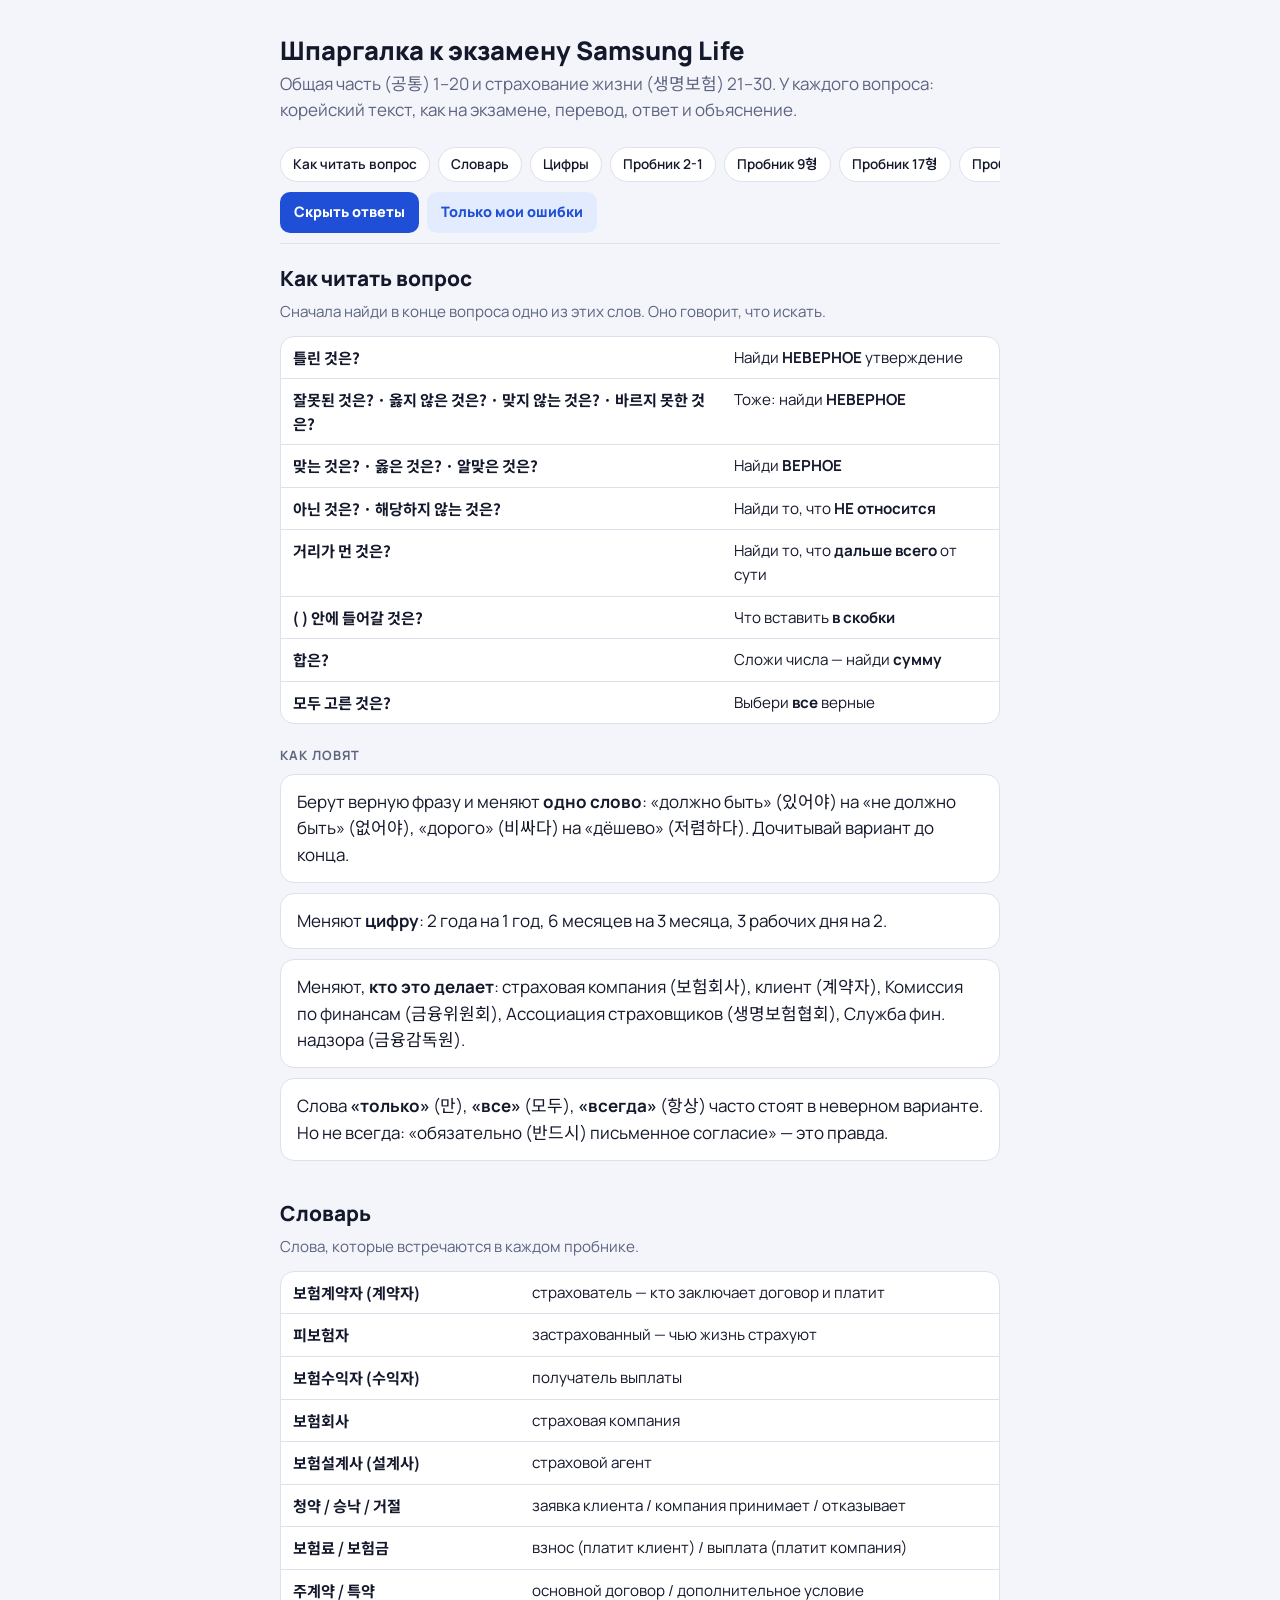
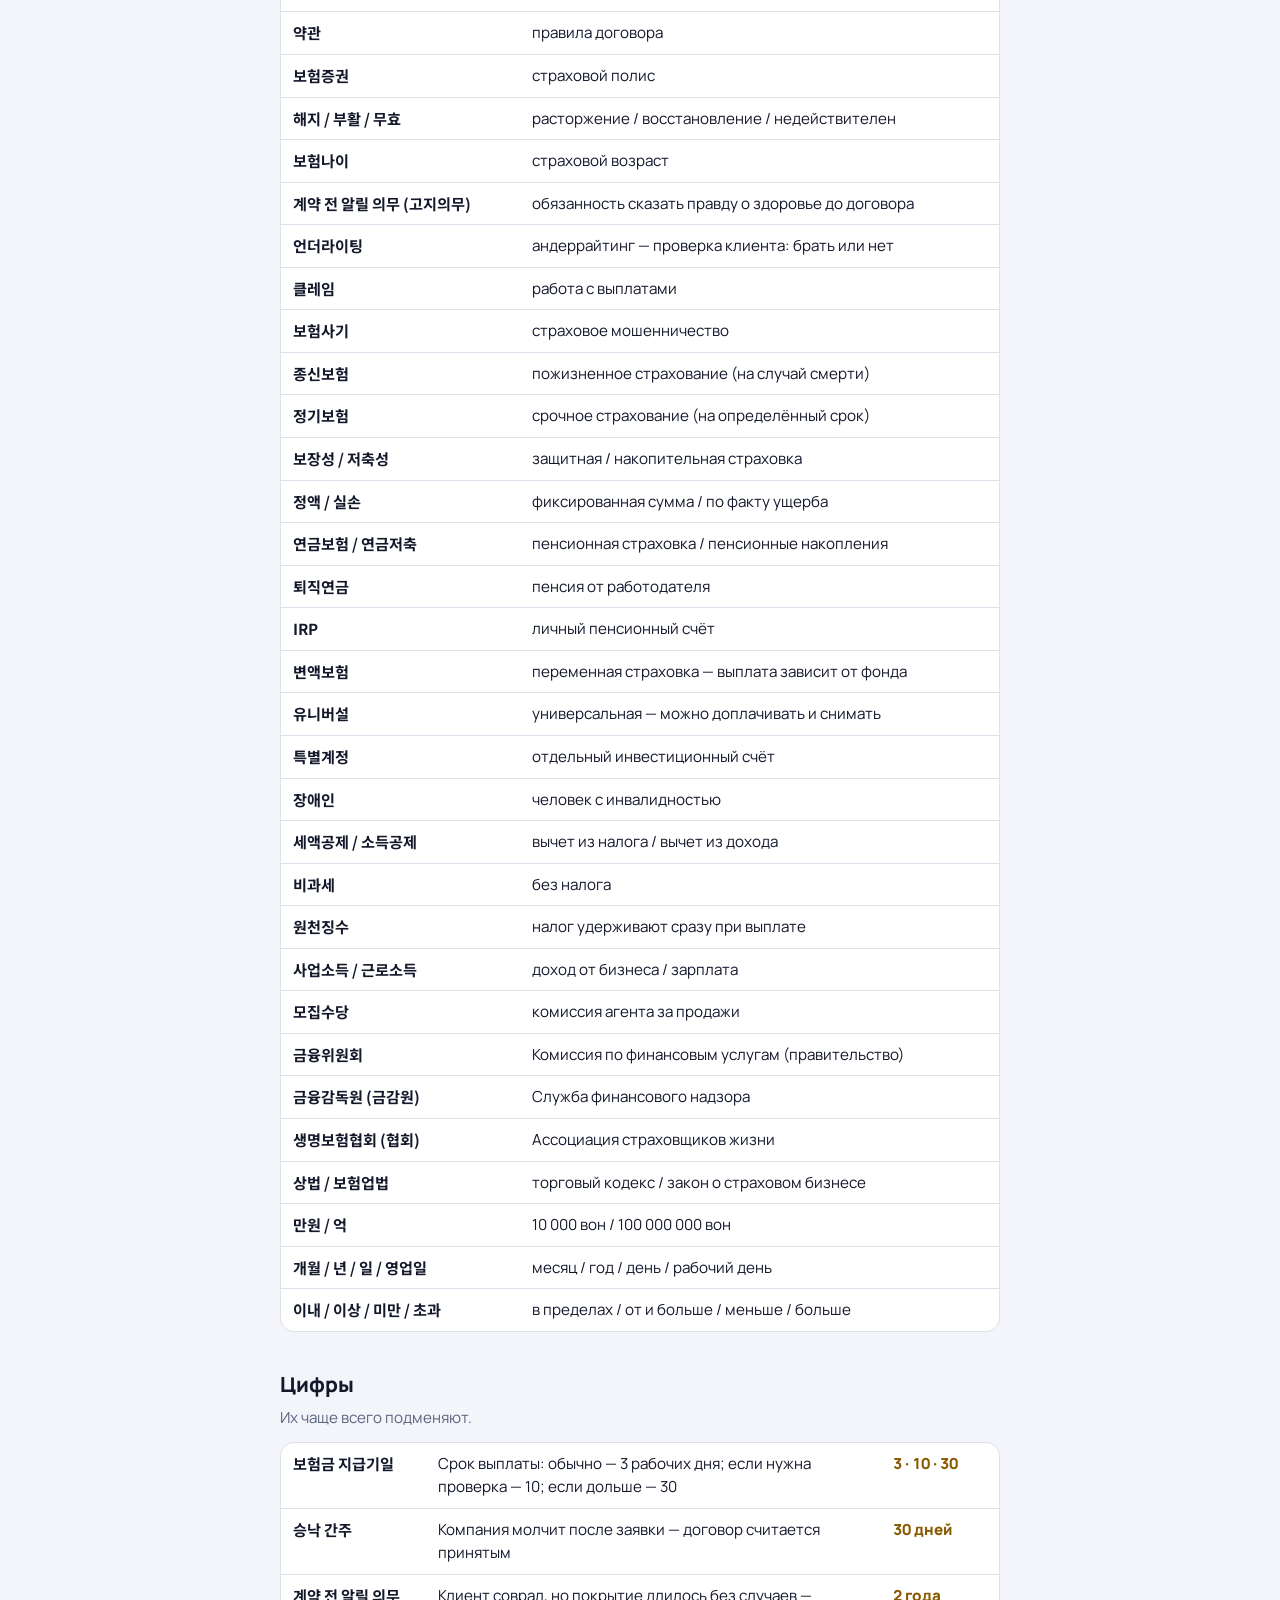
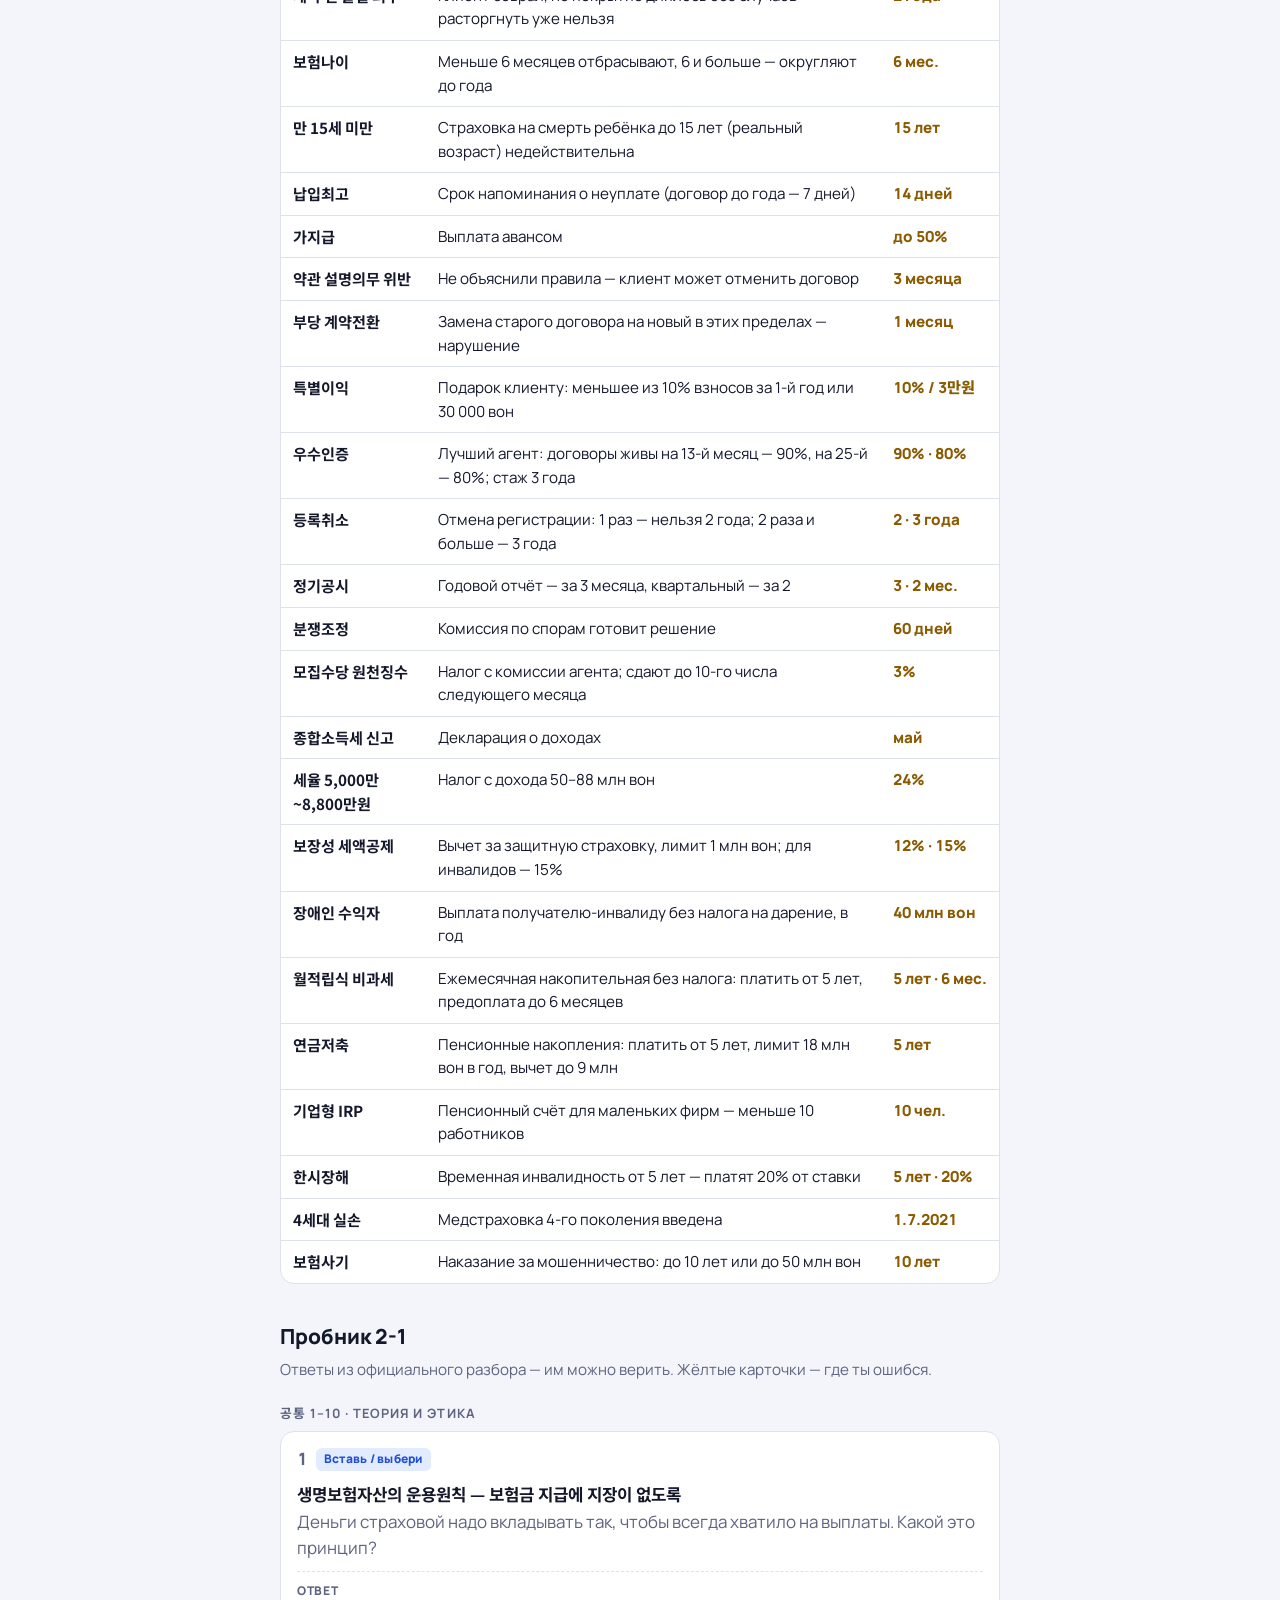
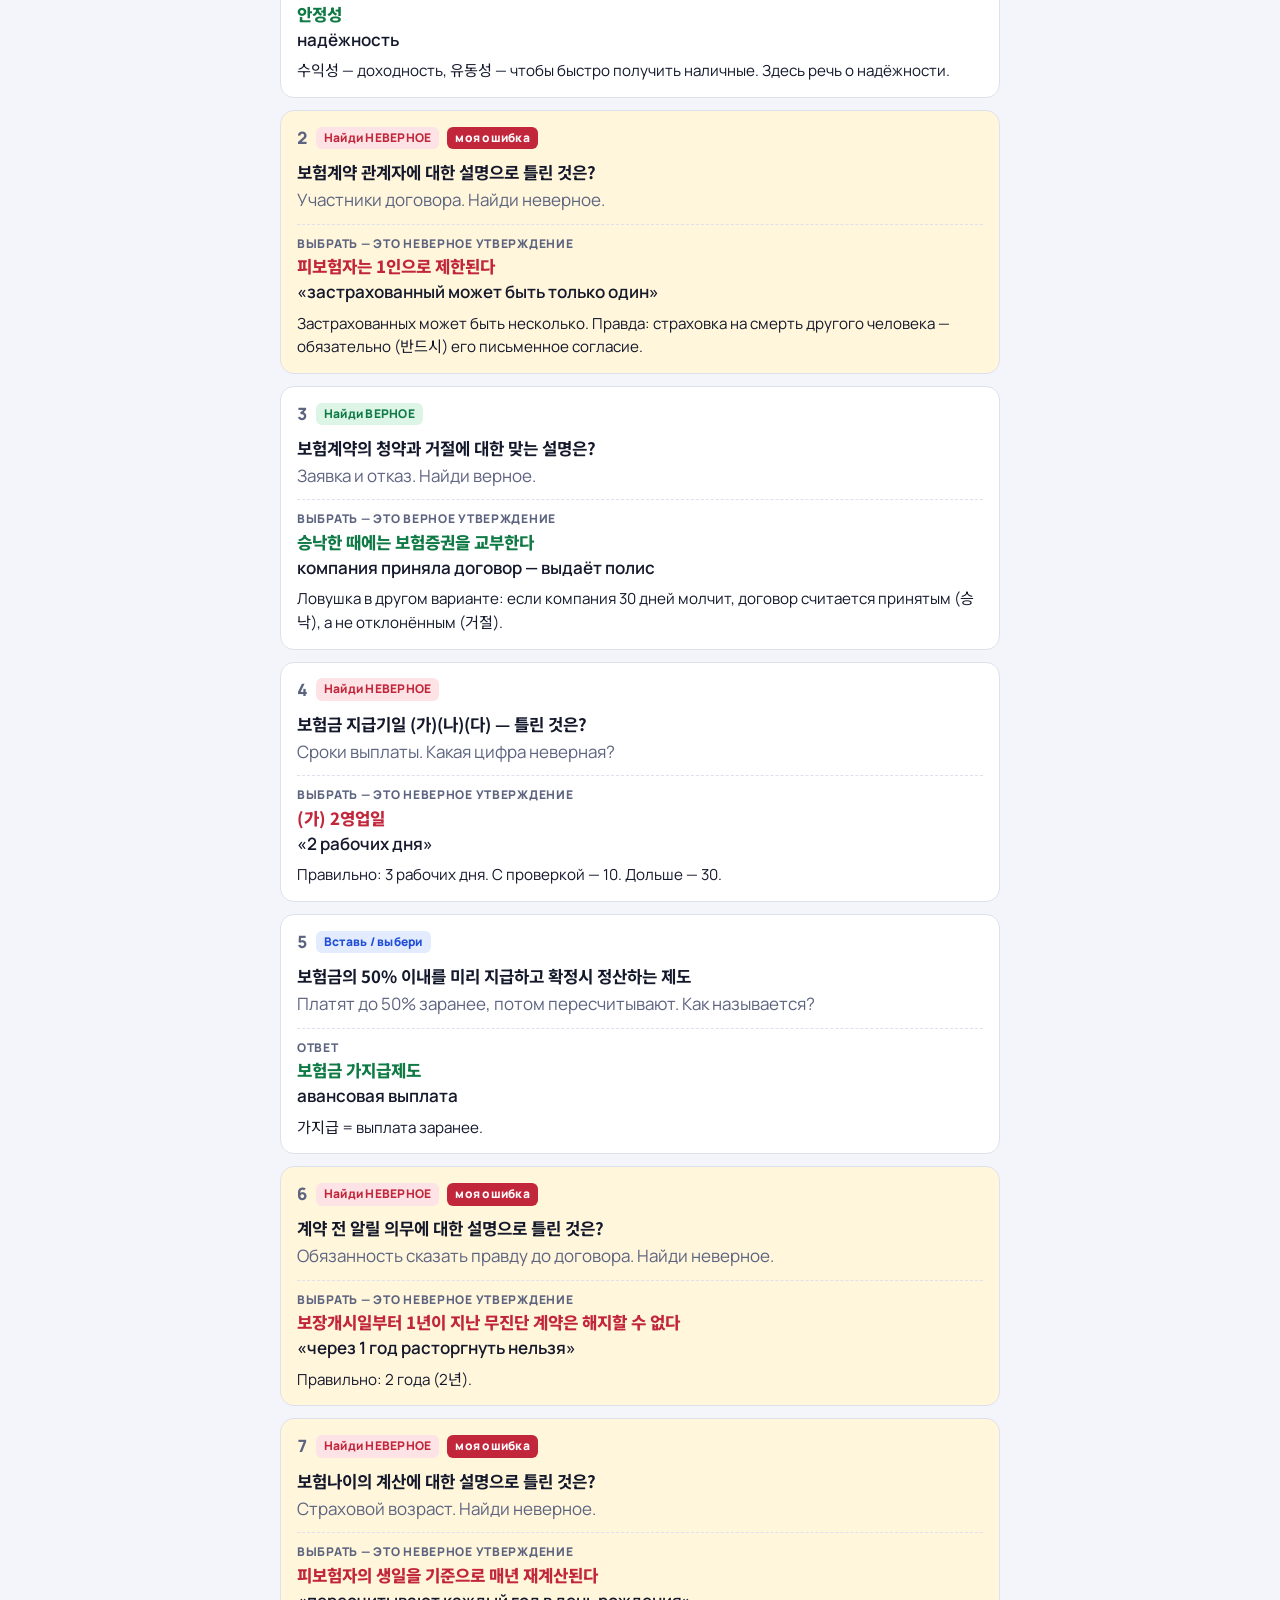
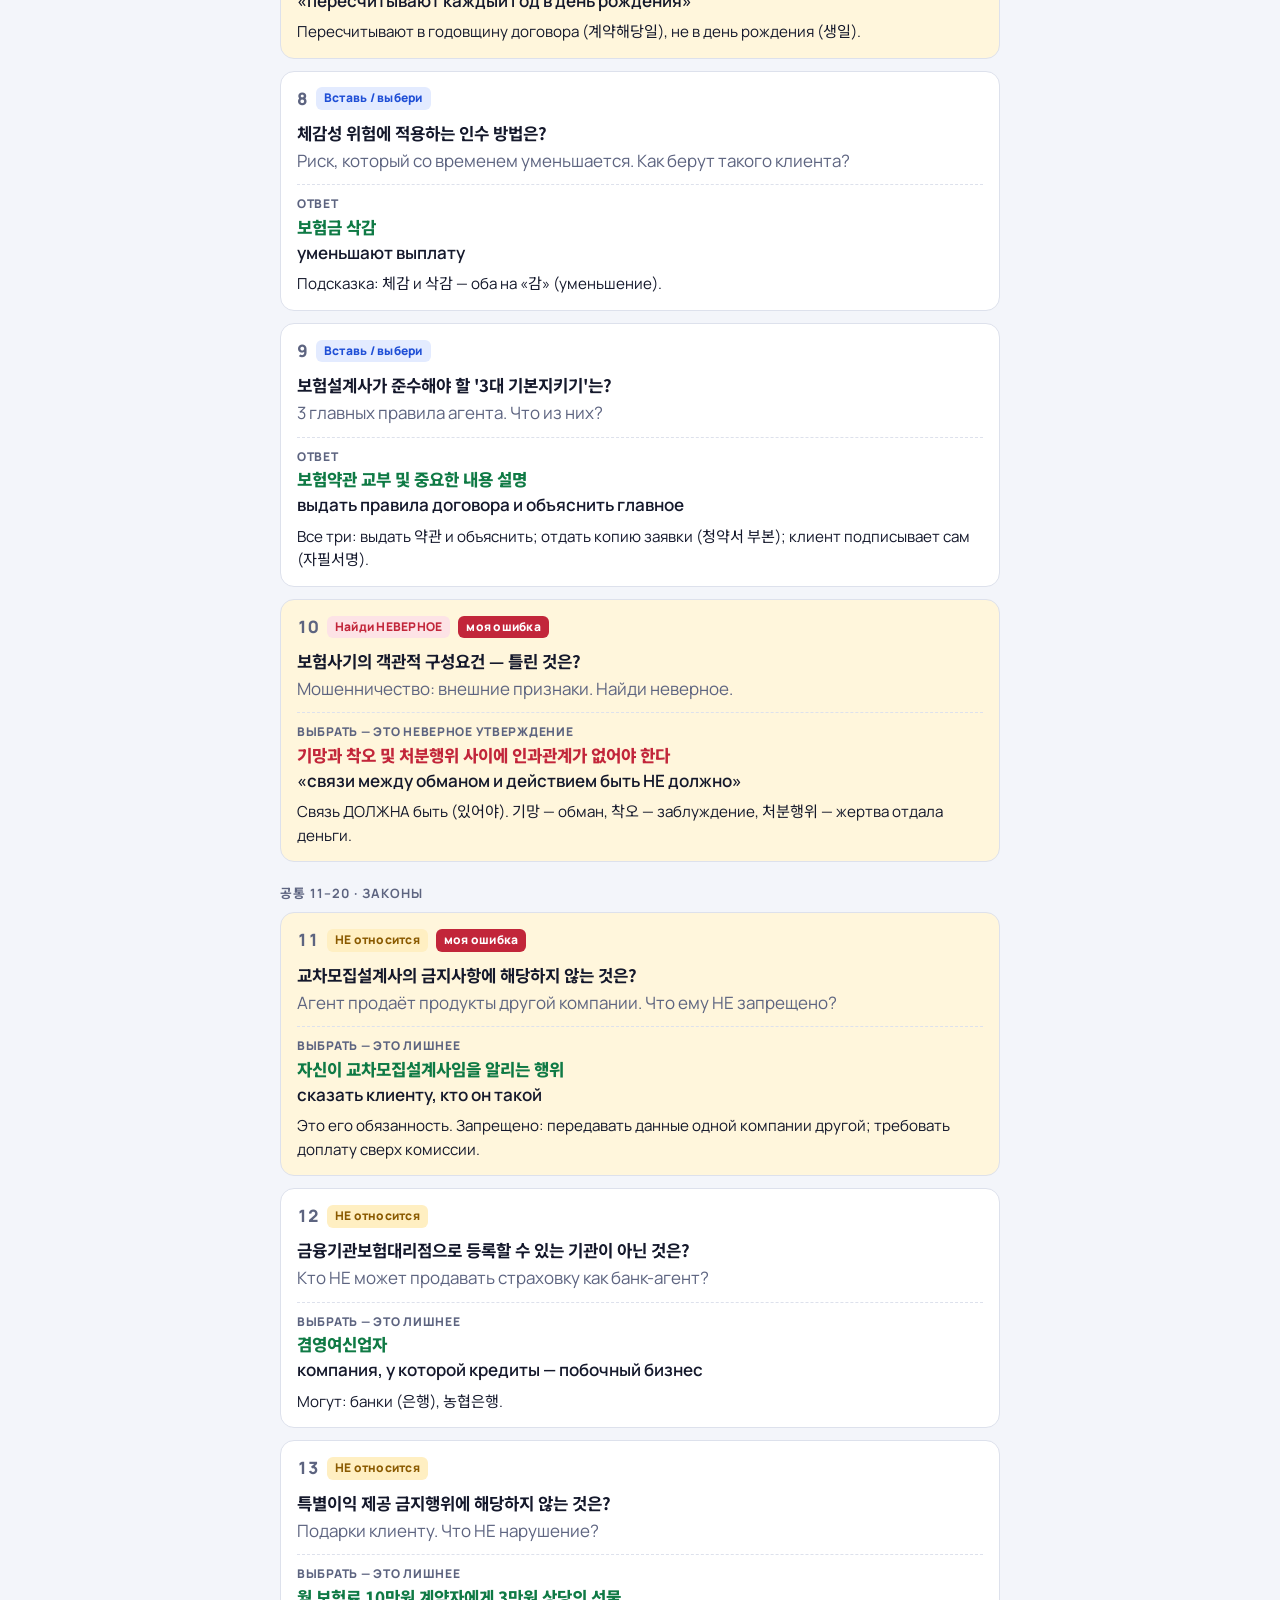
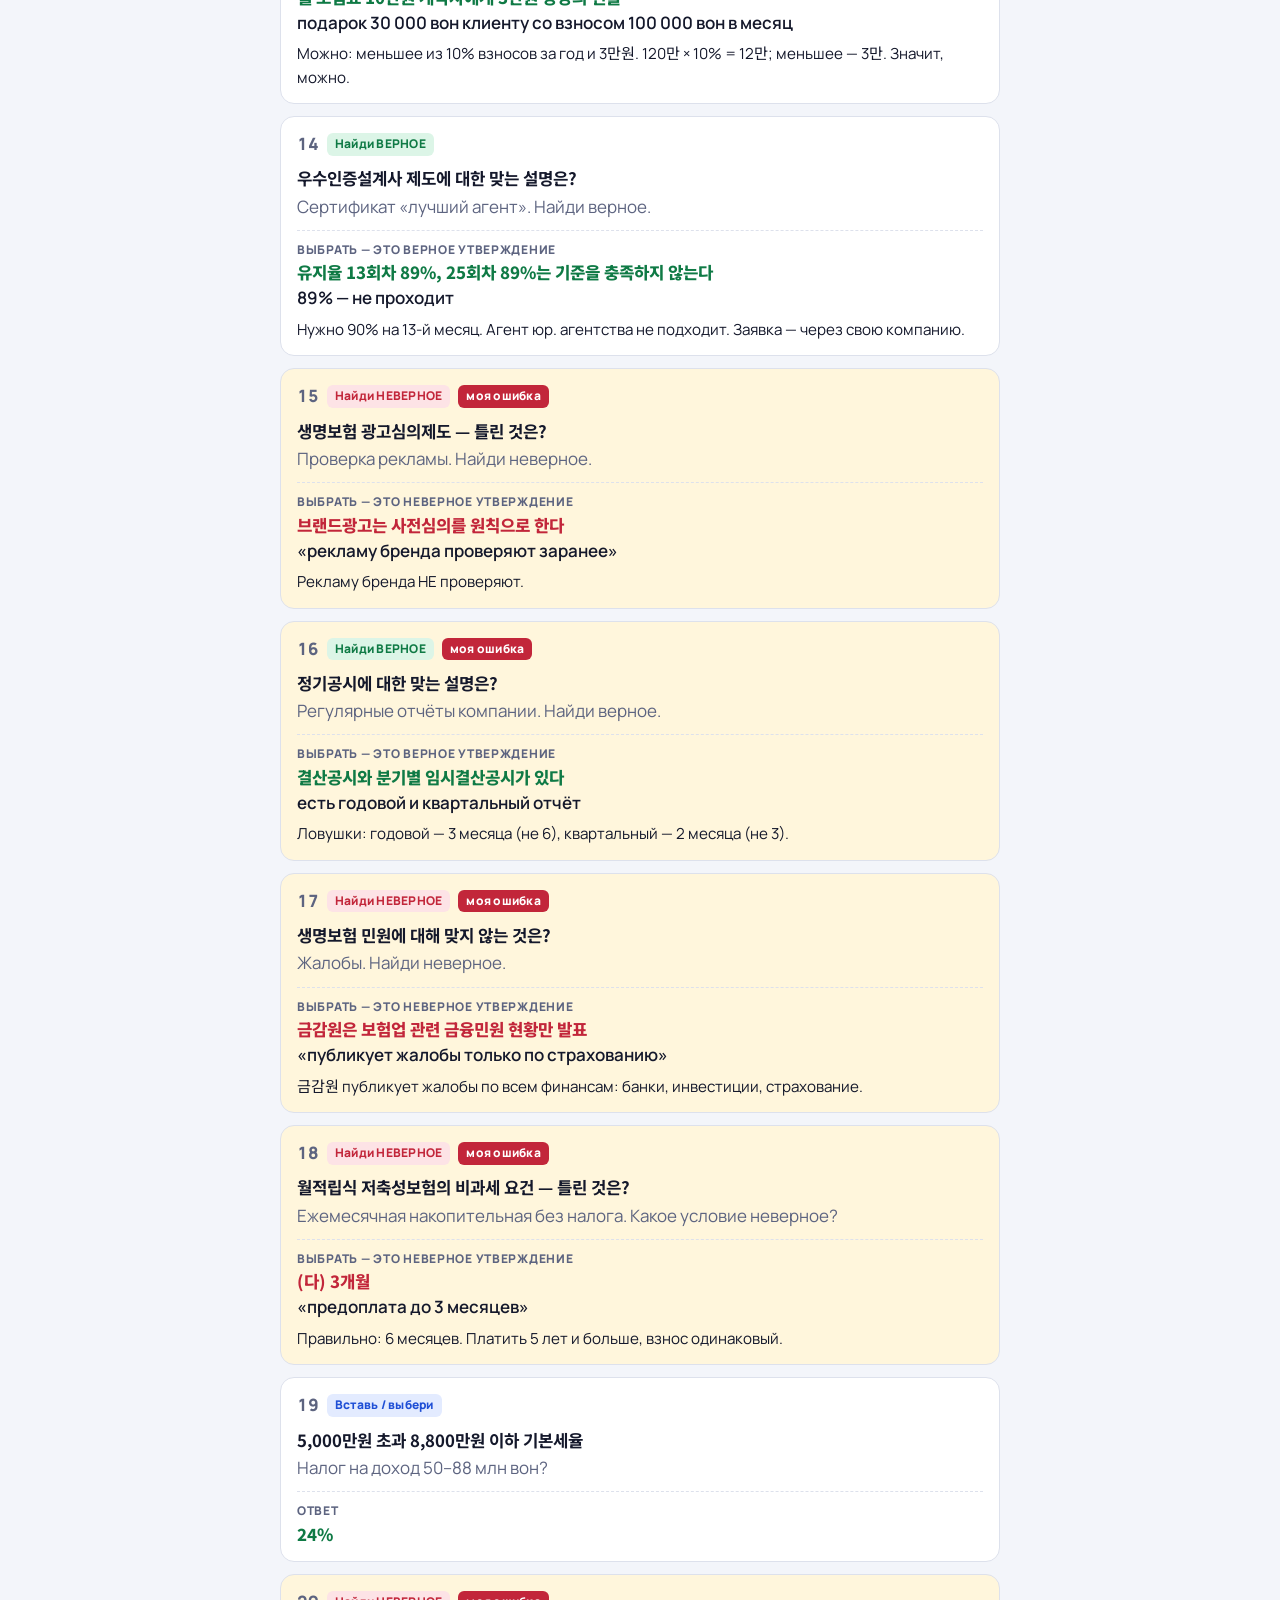
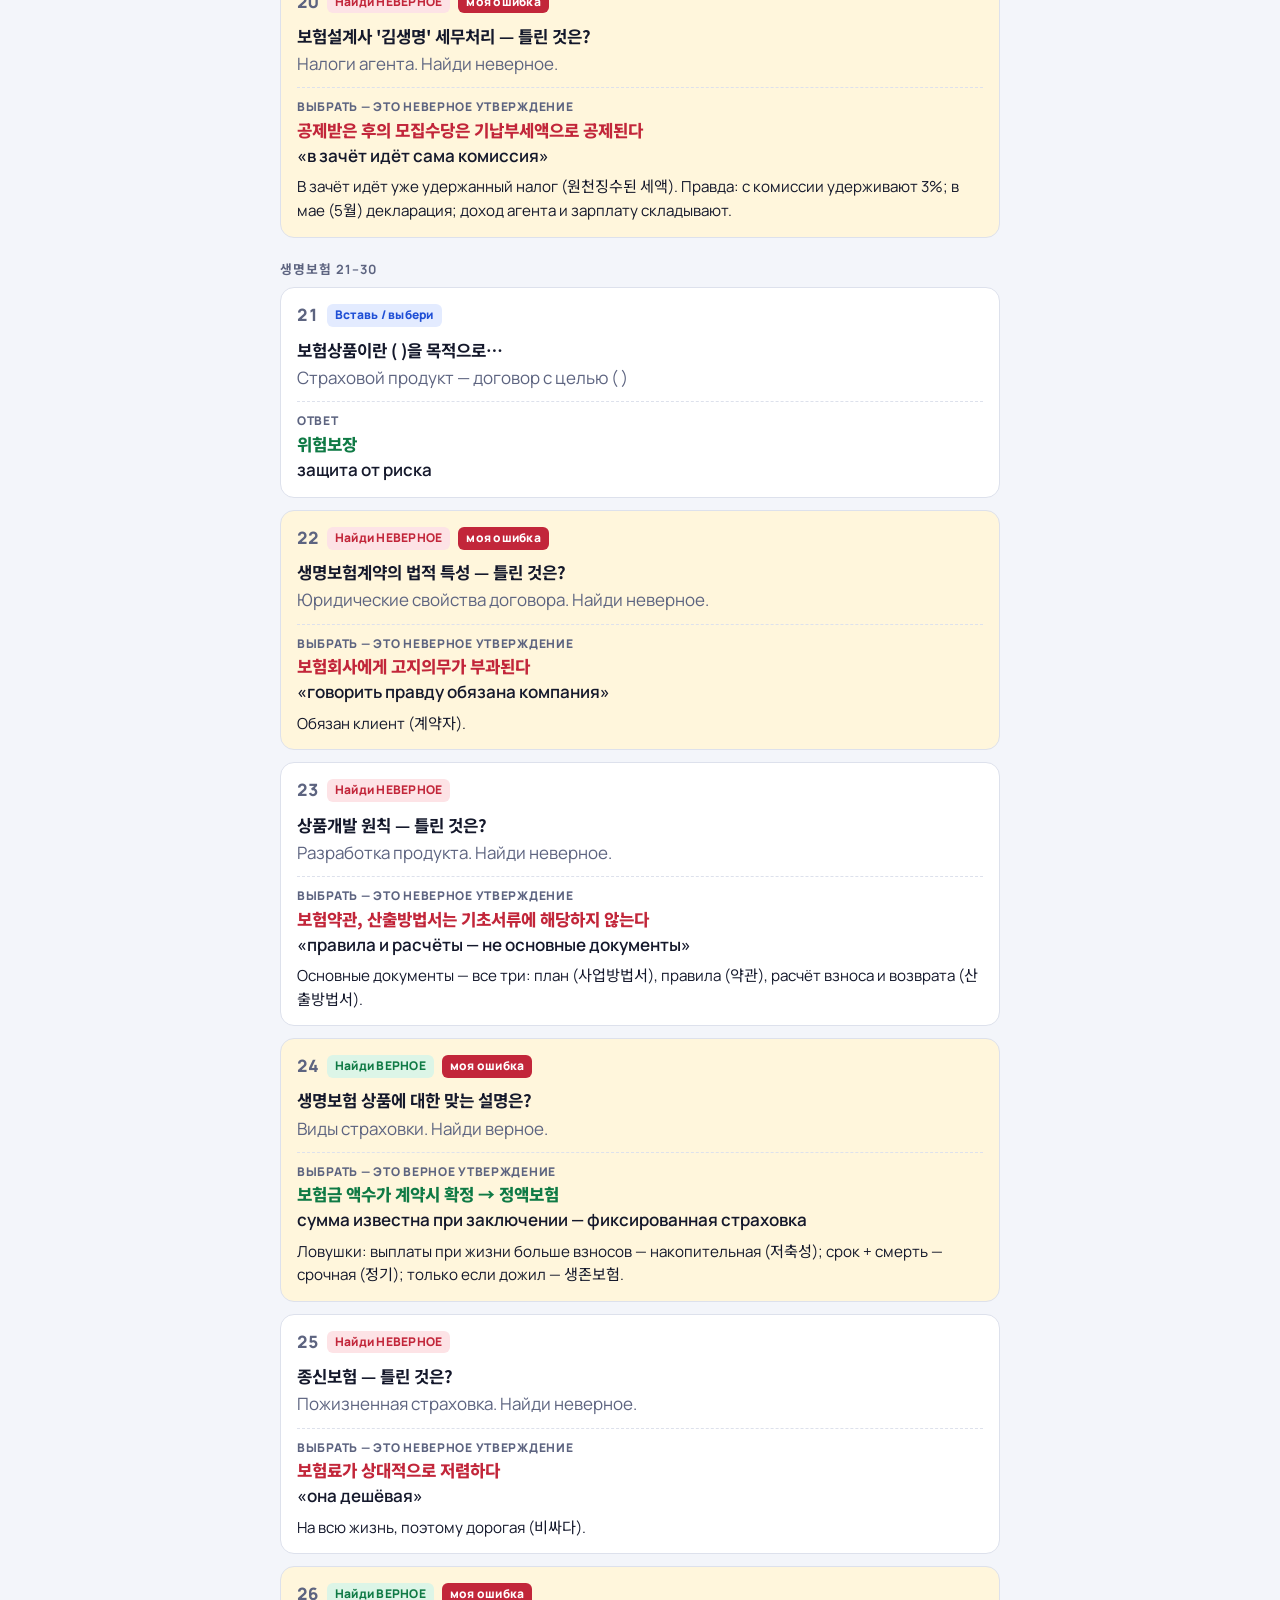
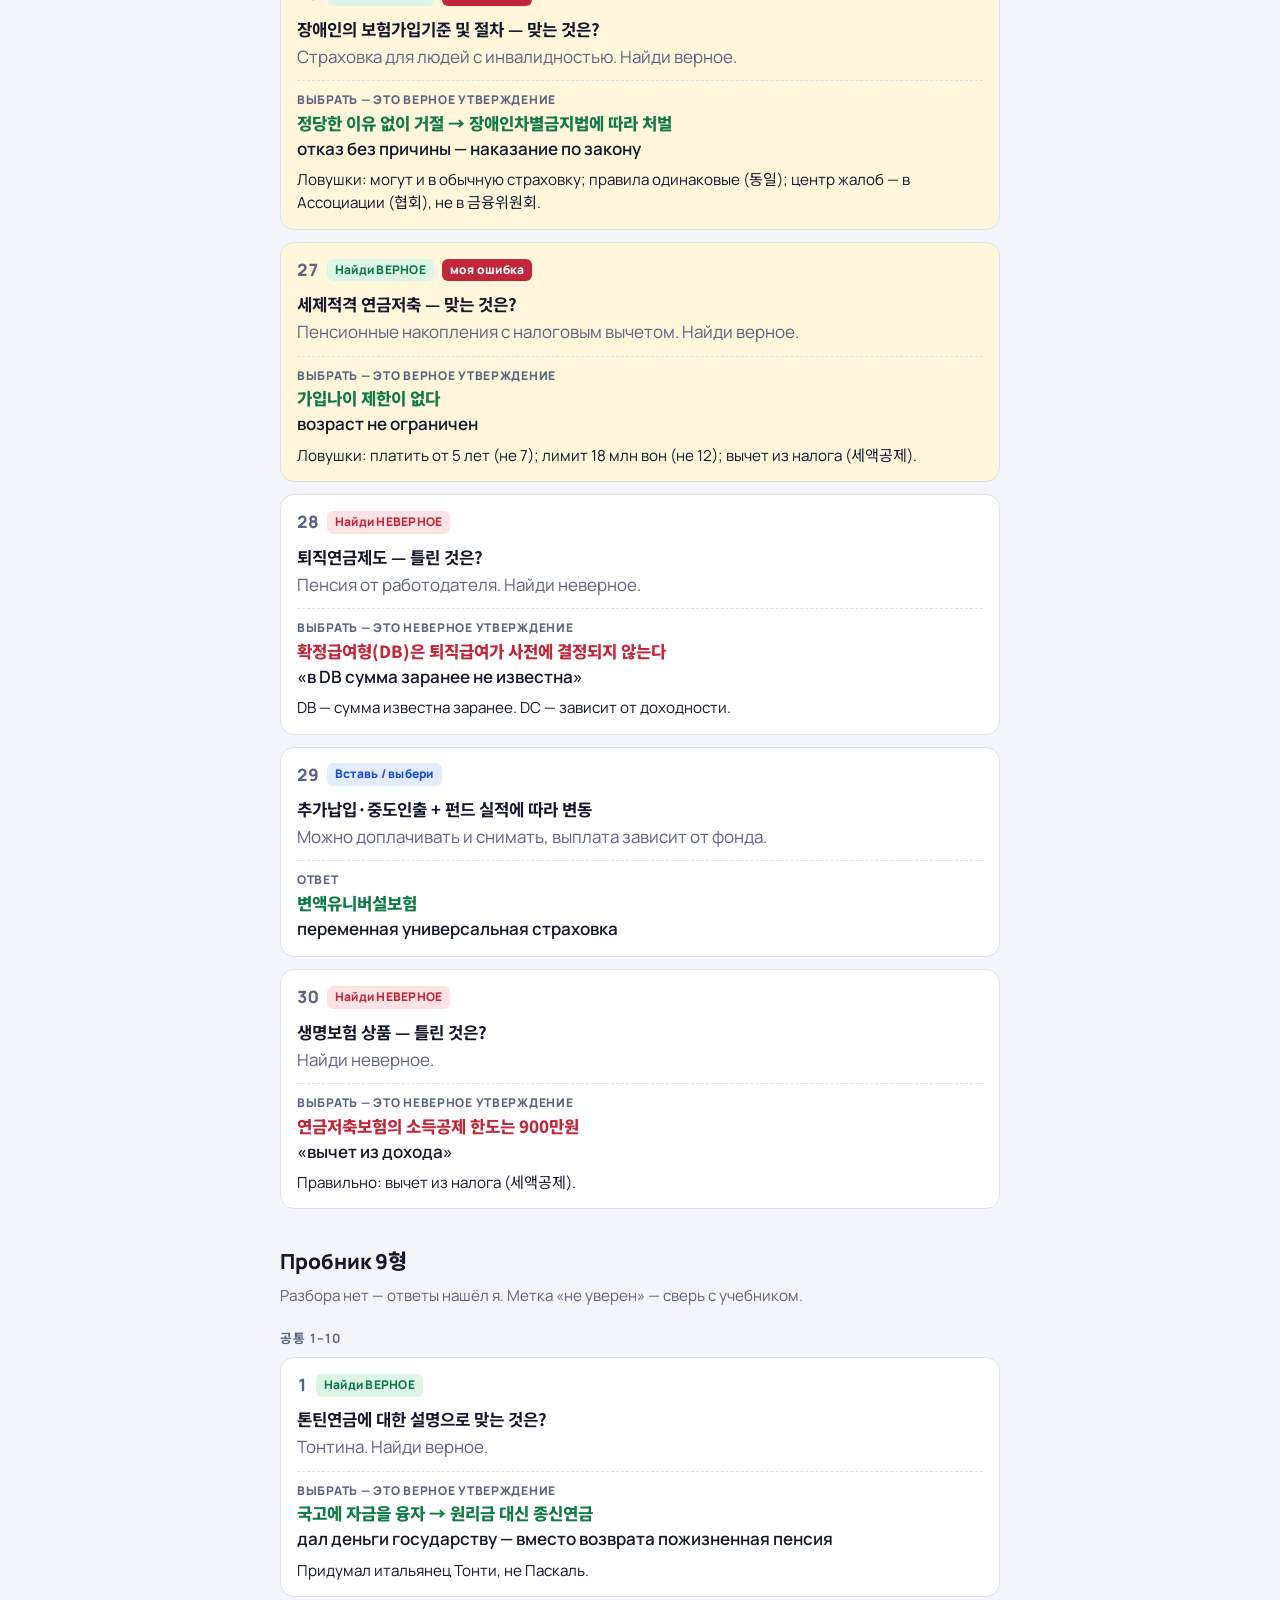
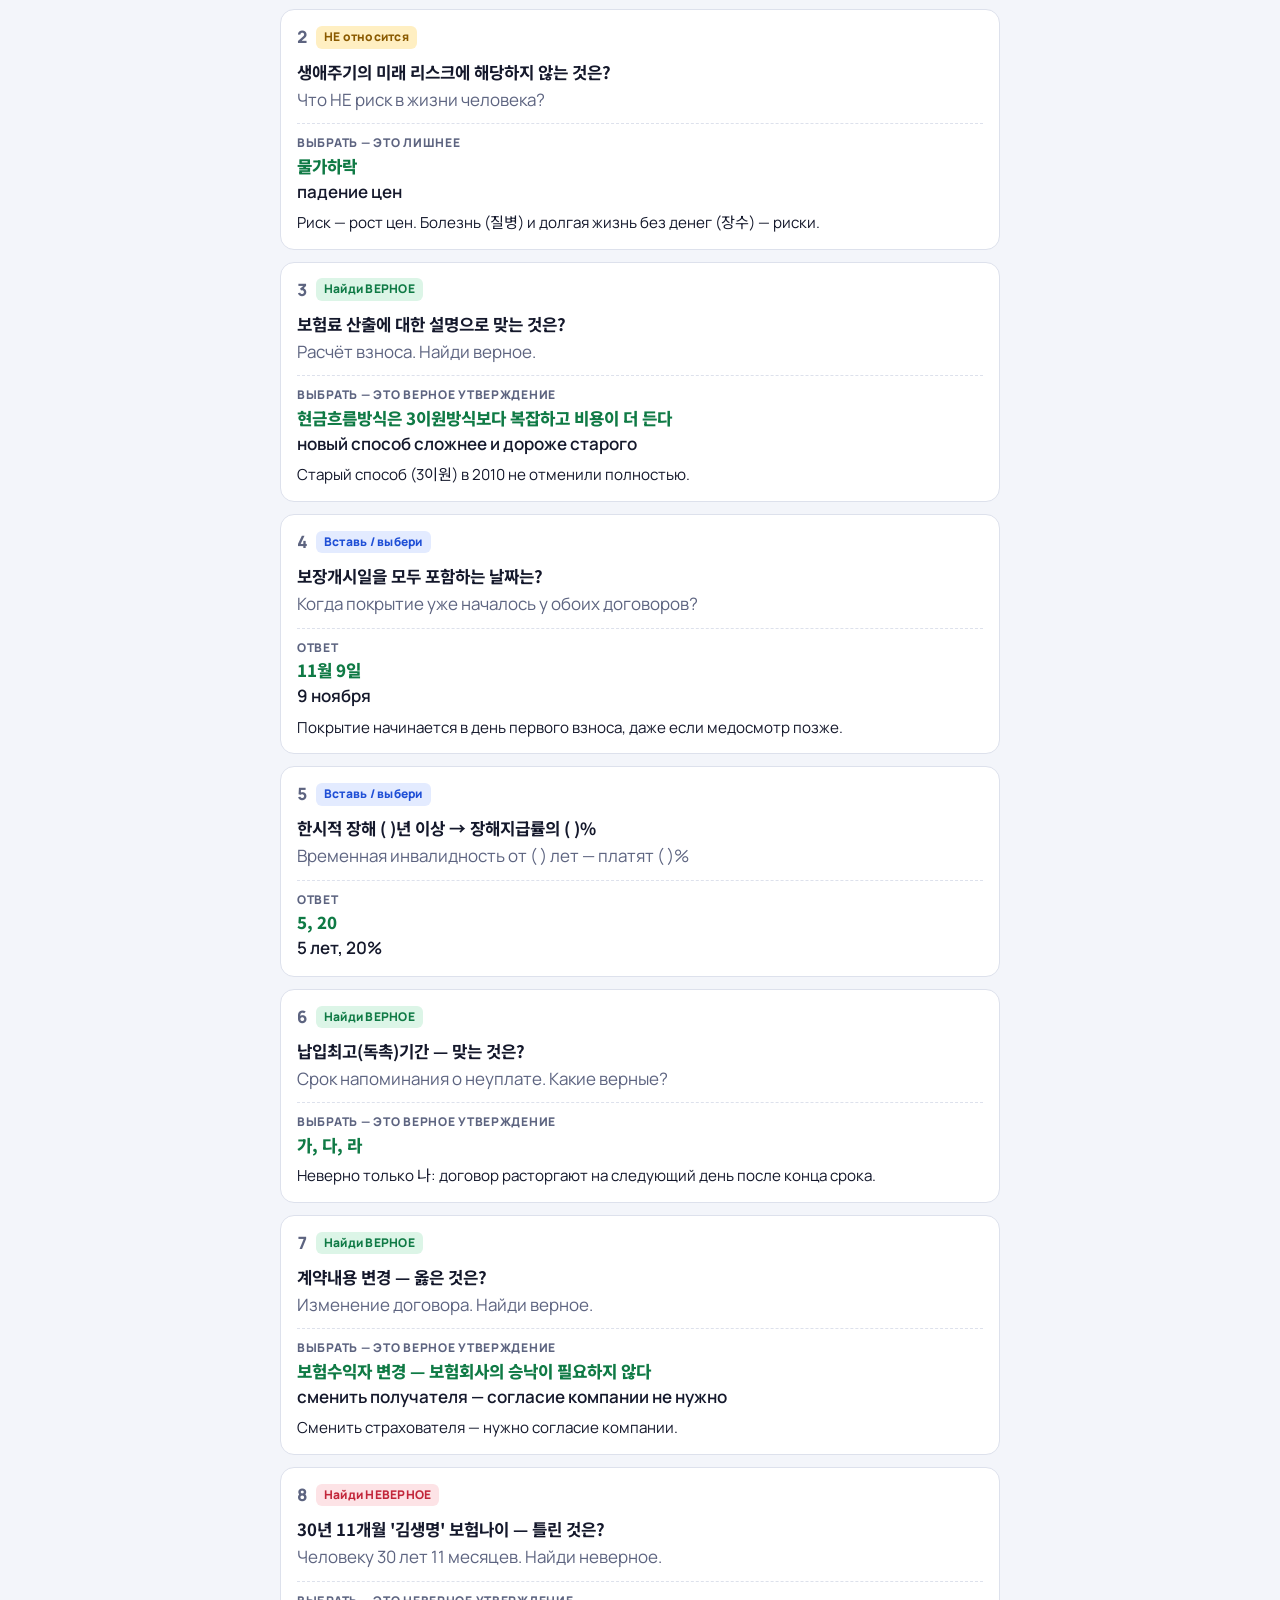
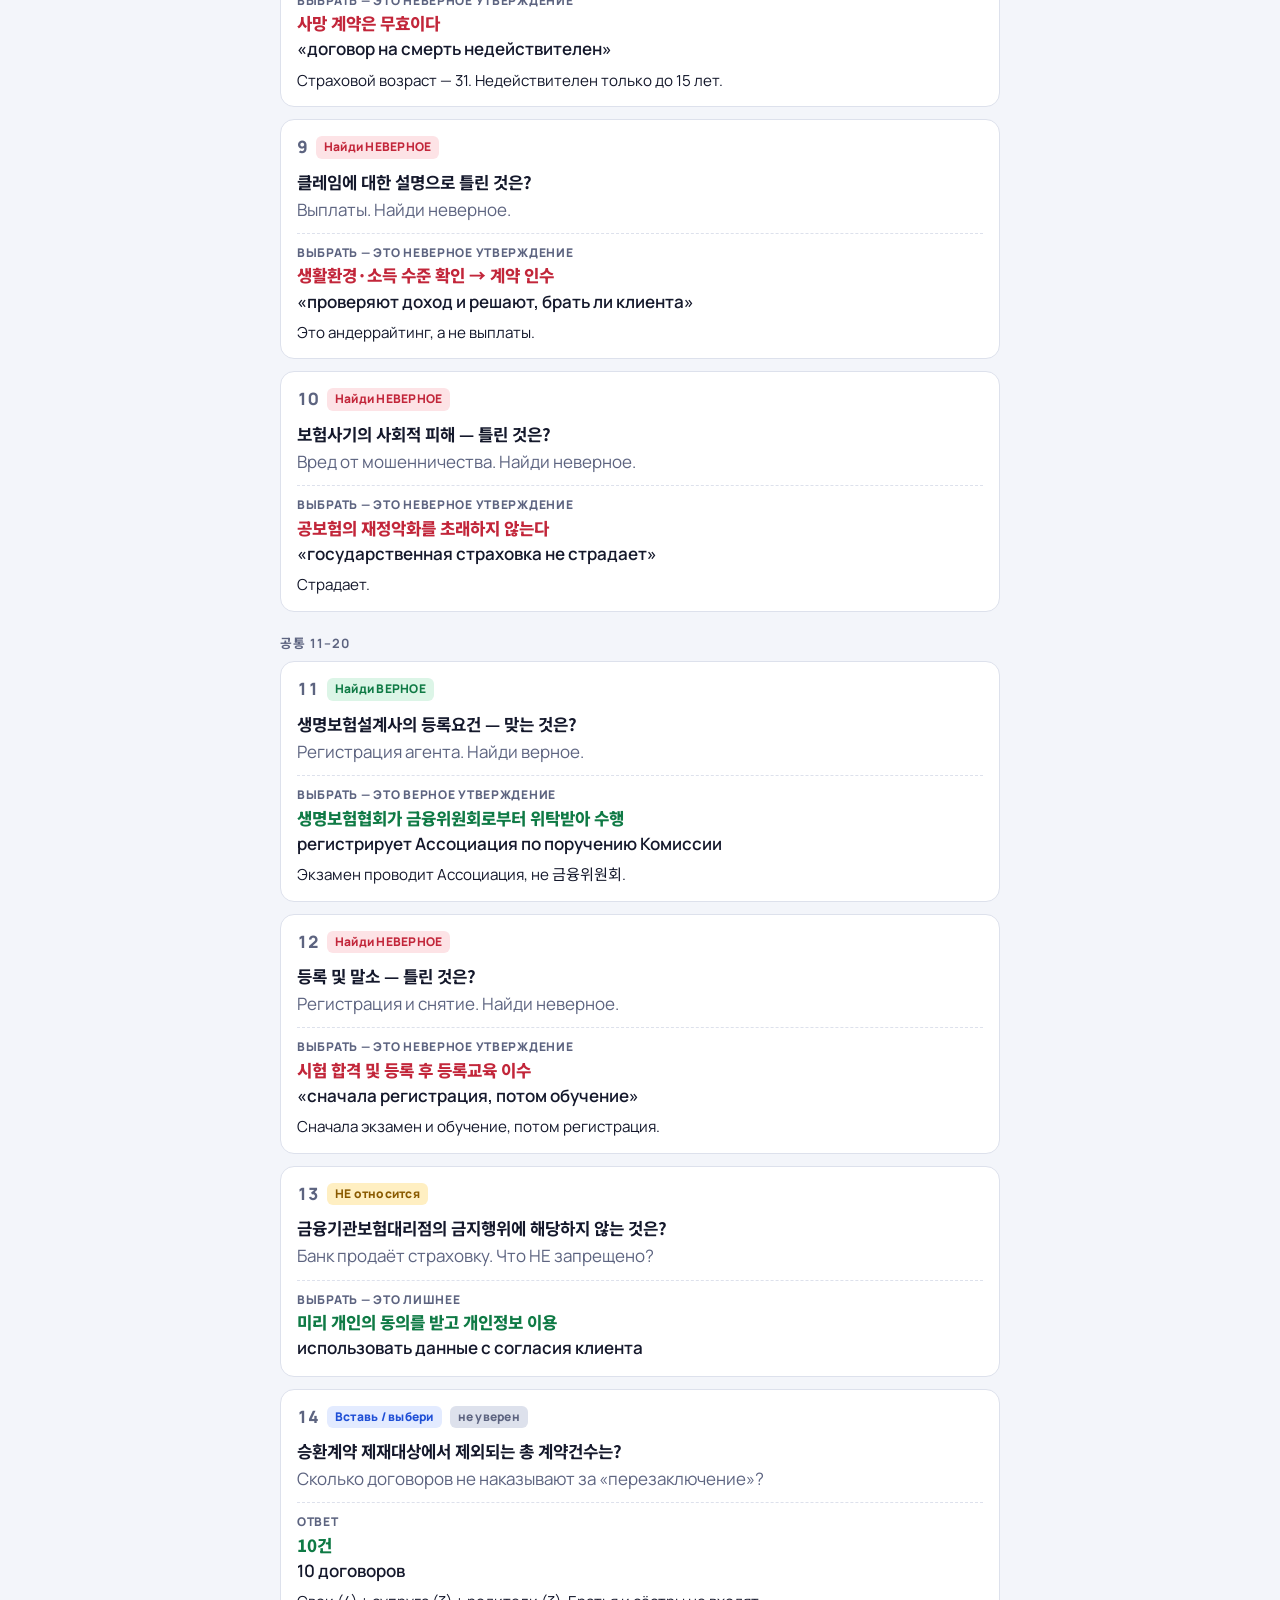
==== commit c2b0a9ab: "Add files via upload" ====
--- a/exam/index.html
+++ b/exam/index.html
@@ -9,7 +9,7 @@
 <link rel="preconnect" href="https://fonts.googleapis.com">
 <link rel="stylesheet" href="https://fonts.googleapis.com/css2?family=Manrope:wght@400;600;800&family=Noto+Sans+KR:wght@400;700;900&display=swap">
 <style>
-/* Layout: one reading column, sticky chip-nav, rows "ключ → ответ"; цвет = смысл (зелёный верно, красный ловушка, жёлтый цифра) */
+/* Layout: одна колонка карточек. В карточке: тип вопроса → корейский → перевод → ответ (кор. + рус.) → почему */
 :root{
   --bg:#f3f5fa; --card:#ffffff; --fg:#14182b; --muted:#5d6480; --line:#dde1ec;
   --accent:#1f4fd6; --accent-soft:#e3ebff;
@@ -21,421 +21,408 @@
   --f-kr:"Noto Sans KR","Manrope",system-ui,sans-serif;
 }
 @media (prefers-color-scheme:dark){:root:not([data-theme="light"]){
-  --bg:#0e1120; --card:#171b2e; --fg:#e8ebf7; --muted:#9aa1bd; --line:#2a3050;
+  --bg:#0e1120; --card:#171b2e; --fg:#e8ebf7; --muted:#a3aac6; --line:#2a3050;
   --accent:#7ea2ff; --accent-soft:#1f2a52;
-  --ok:#5fe0a0; --ok-bg:#123726; --no:#ff7d8c; --no-bg:#3d1720;
+  --ok:#5fe0a0; --ok-bg:#123726; --no:#ff8a98; --no-bg:#3d1720;
   --num:#ffcf5c; --num-bg:#3a2e0d; --warn-bg:#2c2610; color-scheme:dark}}
 :root[data-theme="dark"]{
-  --bg:#0e1120; --card:#171b2e; --fg:#e8ebf7; --muted:#9aa1bd; --line:#2a3050;
+  --bg:#0e1120; --card:#171b2e; --fg:#e8ebf7; --muted:#a3aac6; --line:#2a3050;
   --accent:#7ea2ff; --accent-soft:#1f2a52;
-  --ok:#5fe0a0; --ok-bg:#123726; --no:#ff7d8c; --no-bg:#3d1720;
+  --ok:#5fe0a0; --ok-bg:#123726; --no:#ff8a98; --no-bg:#3d1720;
   --num:#ffcf5c; --num-bg:#3a2e0d; --warn-bg:#2c2610; color-scheme:dark}
 
-body{background:var(--bg);color:var(--fg);font-family:var(--f-body);font-size:16px;line-height:1.55}
-.wrap{max-width:760px;margin:0 auto;padding-left:max(16px,env(safe-area-inset-left,0px));padding-right:max(16px,env(safe-area-inset-right,0px));padding-block:20px 60px}
-h1{font-family:var(--f-kr);font-weight:900;font-size:1.7rem;line-height:1.2;margin:8px 0 4px;text-wrap:balance}
+body{background:var(--bg);color:var(--fg);font-family:var(--f-body);font-size:17px;line-height:1.55}
+.wrap{max-width:720px;margin:0 auto;padding-left:max(16px,env(safe-area-inset-left,0px));padding-right:max(16px,env(safe-area-inset-right,0px));padding-block:20px 60px}
+h1{font-size:1.6rem;font-weight:800;line-height:1.2;margin:8px 0 4px;text-wrap:balance}
 .sub{color:var(--muted);margin:0 0 14px}
-h2{font-size:1.25rem;font-weight:800;margin:0 0 4px;text-wrap:balance}
-h3{font-size:.8rem;text-transform:uppercase;letter-spacing:.08em;color:var(--muted);margin:18px 0 8px}
-.hint{color:var(--muted);font-size:.9rem;margin:0 0 12px}
+h2{font-size:1.3rem;font-weight:800;margin:0 0 6px;text-wrap:balance}
+h3{font-size:.8rem;text-transform:uppercase;letter-spacing:.08em;color:var(--muted);margin:22px 0 8px}
+.hint{color:var(--muted);font-size:.95rem;margin:0 0 12px}
 
 .bar{position:sticky;top:env(safe-area-inset-top,0px);z-index:5;background:var(--bg);padding-block:10px;border-bottom:1px solid var(--line);margin-bottom:18px}
 .chips{display:flex;gap:8px;overflow-x:auto;scrollbar-width:none}
 .chips a{flex:none;text-decoration:none;color:var(--fg);background:var(--card);border:1px solid var(--line);border-radius:999px;padding:6px 12px;font-size:.85rem;font-weight:600}
-.chips a.hot{background:var(--no-bg);color:var(--no);border-color:transparent}
-.tools{display:flex;gap:10px;align-items:center;margin-top:10px;flex-wrap:wrap}
-button{font:inherit;font-weight:800;border:0;border-radius:10px;padding:9px 14px;background:var(--accent);color:#fff;cursor:pointer}
+.tools{display:flex;gap:8px;align-items:center;margin-top:10px;flex-wrap:wrap}
+button{font:inherit;font-size:.9rem;font-weight:800;border:0;border-radius:10px;padding:9px 14px;background:var(--accent);color:#fff;cursor:pointer}
 button.ghost{background:var(--accent-soft);color:var(--accent)}
+button.on{background:var(--no);color:#fff}
 button:focus-visible,a:focus-visible{outline:3px solid var(--accent);outline-offset:2px}
-.legend{display:flex;gap:8px;flex-wrap:wrap;font-size:.82rem}
-
-section{margin-bottom:34px;scroll-margin-top:120px}
-.list{list-style:none;margin:0;padding:0;background:var(--card);border:1px solid var(--line);border-radius:14px;overflow:hidden}
-.list li{display:grid;grid-template-columns:2.2em 1fr;gap:4px 10px;padding:12px 14px;border-top:1px solid var(--line)}
-.list li:first-child{border-top:0}
-.list li .n{font-weight:800;color:var(--muted);font-variant-numeric:tabular-nums}
-.list li .body{min-width:0}
-.list.nonum li{grid-template-columns:1fr}
-.q{font-family:var(--f-kr);font-weight:700}
-.a{display:block;margin-top:3px}
-.why{display:block;color:var(--muted);font-size:.9rem;margin-top:3px}
-.unsure{display:inline-block;font-size:.75rem;font-weight:800;background:var(--no-bg);color:var(--no);border-radius:5px;padding:1px 6px;margin-left:4px;vertical-align:1px}
-.mine{background:var(--warn-bg)}
-.mine .n{color:var(--no)}
-
-.ok{background:var(--ok-bg);color:var(--ok);font-weight:800;padding:0 5px;border-radius:5px;font-family:var(--f-kr)}
-.no{background:var(--no-bg);color:var(--no);text-decoration:line-through;text-decoration-thickness:2px;padding:0 5px;border-radius:5px;font-family:var(--f-kr)}
-.num{background:var(--num-bg);color:var(--num);font-weight:800;padding:0 5px;border-radius:5px;font-variant-numeric:tabular-nums}
-.kr{font-family:var(--f-kr)}
-.check{display:inline-block;font-size:.75rem;font-weight:800;background:var(--num-bg);color:var(--num);border-radius:5px;padding:1px 6px;margin-left:4px;vertical-align:1px}
-
-.traps{display:grid;gap:10px}
-.trap{background:var(--card);border:1px solid var(--line);border-radius:14px;padding:12px 14px}
-.trap b{display:block;margin-bottom:2px}
-
+
+section{margin-bottom:36px;scroll-margin-top:130px}
+.cards{display:grid;gap:12px}
+.card{background:var(--card);border:1px solid var(--line);border-radius:14px;padding:14px 16px;min-width:0}
+.card.mine{background:var(--warn-bg)}
+.top{display:flex;gap:8px;align-items:center;flex-wrap:wrap;margin-bottom:8px}
+.no-n{font-weight:800;color:var(--muted);font-variant-numeric:tabular-nums}
+.tag{font-size:.75rem;font-weight:800;border-radius:6px;padding:2px 8px;letter-spacing:.02em}
+.t-wrong{background:var(--no-bg);color:var(--no)}
+.t-right{background:var(--ok-bg);color:var(--ok)}
+.t-not{background:var(--num-bg);color:var(--num)}
+.t-fill{background:var(--accent-soft);color:var(--accent)}
+.t-mine{background:var(--no);color:#fff}
+.t-unsure{background:var(--line);color:var(--muted)}
+.kr{font-family:var(--f-kr);font-weight:700;font-size:1.05rem}
+.ru{color:var(--muted);margin-top:2px}
+.ans{margin-top:10px;padding-top:10px;border-top:1px dashed var(--line)}
+.lbl{font-size:.75rem;font-weight:800;text-transform:uppercase;letter-spacing:.06em;color:var(--muted)}
+.akr{font-family:var(--f-kr);font-weight:800;color:var(--ok);font-size:1.05rem}
+.card[data-t="wrong"] .akr{color:var(--no)}
+.aru{font-weight:600}
+.why{margin-top:6px;font-size:.95rem}
+
+.box{background:var(--card);border:1px solid var(--line);border-radius:14px;padding:14px 16px}
+.rules{display:grid;gap:10px}
 .tbl{overflow-x:auto;background:var(--card);border:1px solid var(--line);border-radius:14px}
 table{border-collapse:collapse;width:100%;font-size:.95rem}
 td{padding:9px 12px;border-top:1px solid var(--line);vertical-align:top}
 tr:first-child td{border-top:0}
-td:first-child{font-family:var(--f-kr);font-weight:700;white-space:nowrap}
-
-/* режим самопроверки: ответы скрыты, тап — показать */
-body.quiz .a{filter:blur(7px);cursor:pointer;user-select:none;transition:filter .15s}
-body.quiz .a.shown{filter:none}
-@media (prefers-reduced-motion:reduce){body.quiz .a{transition:none}}
+td:first-child{font-family:var(--f-kr);font-weight:700}
+td.num{font-weight:800;color:var(--num);white-space:nowrap;font-variant-numeric:tabular-nums}
+
+body.quiz .ans{filter:blur(8px);cursor:pointer;user-select:none;transition:filter .15s}
+body.quiz .ans.shown{filter:none}
+body.onlymine .card:not(.mine){display:none}
+body.onlymine .nomine{display:none}
+@media (prefers-reduced-motion:reduce){body.quiz .ans{transition:none}}
 </style>
 </head>
 <body>
 
 <div class="wrap">
-  <h1>삼성생명 등록시험</h1>
-  <p class="sub">공통 1–20 и 생명보험 21–30. Ответы взяты из официальных разборов пробников и твоих записей.</p>
+  <h1>Шпаргалка к экзамену Samsung Life</h1>
+  <p class="sub">Общая часть (공통) 1–20 и страхование жизни (생명보험) 21–30. У каждого вопроса: корейский текст, как на экзамене, перевод, ответ и объяснение.</p>
 
   <div class="bar">
     <nav class="chips" aria-label="Разделы">
-      <a href="#traps">Ловушки</a>
-      <a href="#mine" class="hot">Мои ошибки</a>
-      <a href="#t21-c">2-1 공통</a>
-      <a href="#t21-l">2-1 생명</a>
-      <a href="#t9">9형</a>
-      <a href="#t17">17형</a>
-      <a href="#t18">18형</a>
+      <a href="#how">Как читать вопрос</a>
+      <a href="#dict">Словарь</a>
+      <a href="#nums">Цифры</a>
+      <a href="#t21">Пробник 2-1</a>
+      <a href="#t9">Пробник 9형</a>
+      <a href="#t17">Пробник 17형</a>
+      <a href="#t18">Пробник 18형</a>
       <a href="#oct">Пробник 10월</a>
-      <a href="#notes">Из тетради</a>
-      <a href="#nums">Цифры</a>
-      <a href="#dict">Словарь</a>
     </nav>
     <div class="tools">
       <button id="quizBtn" type="button">Скрыть ответы</button>
-      <button id="showAll" type="button" class="ghost" hidden>Показать все</button>
-      <div class="legend"><span class="ok">верно</span><span class="no">ловушка</span><span class="num">цифра</span></div>
+      <button id="mineBtn" type="button" class="ghost">Только мои ошибки</button>
     </div>
   </div>
 
-  <section id="traps">
-    <h2>Ловушки</h2>
-    <p class="hint">Эти правила срабатывают на любом вопросе. Прочитай их перед экзаменом.</p>
-    <div class="traps">
-      <div class="trap"><b>Обведи слово в вопросе</b><span class="kr">틀린 · 아닌 · 해당하지 않는 · 거리가 먼</span> = ищем <b style="display:inline">неправильный</b> вариант.</div>
-      <div class="trap"><b>Подменили одно слово</b><span class="no">있어야</span> ↔ <span class="ok">없어야</span>, <span class="no">높다</span> ↔ <span class="ok">낮다</span>, <span class="no">근로</span> ↔ <span class="ok">사업</span>. Читай вариант до последнего слова.</div>
-      <div class="trap"><b>Подменили цифру</b><span class="num">1년 ↔ 2년</span> <span class="num">3개월 ↔ 6개월</span> <span class="num">2영업일 ↔ 3영업일</span></div>
-      <div class="trap"><b>Подменили, кто делает</b><span class="kr">보험회사 · 계약자 · 금융위원회 · 생명보험협회 · 금감원</span> — проверь, кто должен быть.</div>
-      <div class="trap"><b>만 · 모두 · 항상</b>Часто ошибка: «정액 클레임업무<span class="no">만</span>». Но <span class="kr">타인의 사망 → <span class="ok">반드시</span> 서면동의</span> — правда. Слово-ловушка — повод перечитать, а не готовый ответ.</div>
+  <section id="how" class="nomine">
+    <h2>Как читать вопрос</h2>
+    <p class="hint">Сначала найди в конце вопроса одно из этих слов. Оно говорит, что искать.</p>
+    <div class="tbl"><table>
+      <tr><td>틀린 것은?</td><td>Найди <b>НЕВЕРНОЕ</b> утверждение</td></tr>
+      <tr><td>잘못된 것은? · 옳지 않은 것은? · 맞지 않는 것은? · 바르지 못한 것은?</td><td>Тоже: найди <b>НЕВЕРНОЕ</b></td></tr>
+      <tr><td>맞는 것은? · 옳은 것은? · 알맞은 것은?</td><td>Найди <b>ВЕРНОЕ</b></td></tr>
+      <tr><td>아닌 것은? · 해당하지 않는 것은?</td><td>Найди то, что <b>НЕ относится</b></td></tr>
+      <tr><td>거리가 먼 것은?</td><td>Найди то, что <b>дальше всего</b> от сути</td></tr>
+      <tr><td>( ) 안에 들어갈 것은?</td><td>Что вставить <b>в скобки</b></td></tr>
+      <tr><td>합은?</td><td>Сложи числа — найди <b>сумму</b></td></tr>
+      <tr><td>모두 고른 것은?</td><td>Выбери <b>все</b> верные</td></tr>
+    </table></div>
+    <h3>Как ловят</h3>
+    <div class="rules">
+      <div class="box">Берут верную фразу и меняют <b>одно слово</b>: «должно быть» (있어야) на «не должно быть» (없어야), «дорого» (비싸다) на «дёшево» (저렴하다). Дочитывай вариант до конца.</div>
+      <div class="box">Меняют <b>цифру</b>: 2 года на 1 год, 6 месяцев на 3 месяца, 3 рабочих дня на 2.</div>
+      <div class="box">Меняют, <b>кто это делает</b>: страховая компания (보험회사), клиент (계약자), Комиссия по финансам (금융위원회), Ассоциация страховщиков (생명보험협회), Служба фин. надзора (금융감독원).</div>
+      <div class="box">Слова <b>«только»</b> (만), <b>«все»</b> (모두), <b>«всегда»</b> (항상) часто стоят в неверном варианте. Но не всегда: «обязательно (반드시) письменное согласие» — это правда.</div>
     </div>
   </section>
 
-  <section id="mine">
-    <h2>Мои ошибки в 2-1</h2>
-    <p class="hint">У тебя было 공통 9/20, 생명 6/10. Учи этот блок первым и повтори завтра в перерывах.</p>
-    <ul class="list">
-      <li class="mine"><span class="n">2</span><div class="body"><span class="q">피보험자 수</span><span class="a">Застрахованных может быть <span class="ok">2인 이상</span>, ограничения нет. <span class="no">1인으로 제한</span></span></div></li>
-      <li class="mine"><span class="n">6</span><div class="body"><span class="q">계약 전 알릴 의무</span><span class="a">보장개시 후 <span class="num">2년</span> без случая → расторгнуть нельзя. <span class="no">1년</span></span></div></li>
-      <li class="mine"><span class="n">7</span><div class="body"><span class="q">보험나이 재계산</span><span class="a">Каждый год по <span class="ok">계약해당일</span>. <span class="no">생일</span></span></div></li>
-      <li class="mine"><span class="n">10</span><div class="body"><span class="q">보험사기 인과관계</span><span class="a">기망·착오·처분행위 — 인과관계 <span class="ok">있어야</span>. <span class="no">없어야</span></span></div></li>
-      <li class="mine"><span class="n">11</span><div class="body"><span class="q">교차모집설계사</span><span class="a">Сказать клиенту «я 교차모집설계사» = <span class="ok">можно</span> (это 고지의무)</span></div></li>
-      <li class="mine"><span class="n">15</span><div class="body"><span class="q">광고심의</span><span class="a"><span class="ok">브랜드광고 — без 심의</span>. <span class="no">사전심의 원칙</span></span></div></li>
-      <li class="mine"><span class="n">16</span><div class="body"><span class="q">정기공시</span><span class="a">결산공시 <span class="num">3개월</span>, 분기 임시결산 <span class="num">2개월</span>. <span class="no">6개월 / 3개월</span></span></div></li>
-      <li class="mine"><span class="n">17</span><div class="body"><span class="q">금감원 민원 현황</span><span class="a">По <span class="ok">всем финансам</span> (은행, 금융투자…). <span class="no">보험업만</span></span></div></li>
-      <li class="mine"><span class="n">18</span><div class="body"><span class="q">월적립식 비과세 선납기간</span><span class="a"><span class="num">6개월</span> 이내. <span class="no">3개월</span></span></div></li>
-      <li class="mine"><span class="n">20</span><div class="body"><span class="q">기납부세액 공제</span><span class="a">В зачёт идёт <span class="ok">원천징수된 세액</span>. <span class="no">모집수당</span></span></div></li>
-      <li class="mine"><span class="n">22</span><div class="body"><span class="q">고지의무 — на ком?</span><span class="a">На <span class="ok">보험계약자</span>. <span class="no">보험회사</span></span></div></li>
-      <li class="mine"><span class="n">24</span><div class="body"><span class="q">금액이 계약시 확정</span><span class="a">= <span class="ok">정액보험</span></span></div></li>
-      <li class="mine"><span class="n">26</span><div class="body"><span class="q">장애인 가입</span><span class="a">Критерии <span class="ok">동일하다</span> (<span class="no">다르다</span>). Отказ без причины → <span class="ok">наказание</span> по 장애인차별금지법</span></div></li>
-      <li class="mine"><span class="n">27</span><div class="body"><span class="q">세제적격 연금저축</span><span class="a"><span class="ok">Возраст без ограничений</span>. 납입 <span class="num">5년</span>, лимит <span class="num">1,800만원</span>, <span class="ok">세액공제</span></span></div></li>
-    </ul>
-  </section>
-
-  <section id="t21-c">
-    <h2>Пробник 2-1 · 공통</h2>
-    <p class="hint">По официальному разбору. Жёлтая строка — там, где ты ошибся.</p>
-    <h3>보험이론 및 윤리 · 1–10</h3>
-    <ul class="list">
-      <li><span class="n">1</span><div class="body"><span class="q">Активы → чтобы хватило на выплаты</span><span class="a"><span class="ok">안정성</span> (보험업법 104조)</span></div></li>
-      <li class="mine"><span class="n">2</span><div class="body"><span class="q">보험계약 관계자</span><span class="a">계약자 и 피보험자 — <span class="ok">без ограничения числа</span>. 타인의 사망 = <span class="ok">반드시 서면동의</span>. Бизнес = 허가 금융위원회</span></div></li>
-      <li><span class="n">3</span><div class="body"><span class="q">무진단 + 1회 보험료 → 30일 молчат</span><span class="a"><span class="ok">승낙</span> 간주 (<span class="no">거절</span>). При 승낙 выдают 보험증권</span></div></li>
-      <li><span class="n">4</span><div class="body"><span class="q">보험금 지급기일</span><span class="a">Документы → <span class="num">3영업일</span> (<span class="no">2</span>) · проверка → <span class="num">10영업일</span> · дольше → <span class="num">30영업일</span></span></div></li>
-      <li><span class="n">5</span><div class="body"><span class="q">Сложный случай, до 50% заранее</span><span class="a"><span class="ok">보험금 가지급제도</span></span></div></li>
-      <li class="mine"><span class="n">6</span><div class="body"><span class="q">알릴 의무 위반 → 해지 불가</span><span class="a">보장개시 후 <span class="num">2년</span> без случая</span></div></li>
-      <li class="mine"><span class="n">7</span><div class="body"><span class="q">보험나이</span><span class="a">По <span class="ok">계약해당일</span>. 15세 미만 사망보험 = 무효. 6개월 미만 버림</span></div></li>
-      <li><span class="n">8</span><div class="body"><span class="q">체감성 위험</span><span class="a"><span class="ok">보험금 삭감</span> <span class="hint">(체<b>감</b> → 삭<b>감</b>)</span></span></div></li>
-      <li><span class="n">9</span><div class="body"><span class="q">3대 기본지키기</span><span class="a"><span class="ok">약관 교부·중요 내용 설명</span> + 청약서 부본 전달 + 자필서명</span></div></li>
-      <li class="mine"><span class="n">10</span><div class="body"><span class="q">보험사기 객관적 요건</span><span class="a">인과관계 <span class="ok">있어야</span></span></div></li>
-    </ul>
-    <h3>보험법규 · 11–20</h3>
-    <ul class="list">
-      <li class="mine"><span class="n">11</span><div class="body"><span class="q">교차모집 — НЕ запрещено</span><span class="a"><span class="ok">Сообщить, что ты 교차모집설계사</span></span></div></li>
-      <li><span class="n">12</span><div class="body"><span class="q">금융기관보험대리점 — нельзя</span><span class="a"><span class="ok">겸영여신업자</span>. Банк и 농협은행 — можно</span></div></li>
-      <li><span class="n">13</span><div class="body"><span class="q">특별이익 — подарок</span><span class="a">Меньшее из: <span class="num">10%</span> взносов за 1-й год или <span class="num">3만원</span>. 10만×12 = 120만 → 12만 vs 3만 → <span class="ok">3만원 законно</span></span></div></li>
-      <li><span class="n">14</span><div class="body"><span class="q">우수인증설계사</span><span class="a">법인대리점 — <span class="ok">не подходит</span>. Заявка <span class="ok">через 보험회사</span>. 유지율 <span class="num">89%</span> → <span class="ok">не проходит</span></span></div></li>
-      <li class="mine"><span class="n">15</span><div class="body"><span class="q">광고심의</span><span class="a"><span class="ok">브랜드광고 — без 심의</span></span></div></li>
-      <li class="mine"><span class="n">16</span><div class="body"><span class="q">정기공시</span><span class="a">결산공시 <span class="num">3개월</span> · 분기 <span class="num">2개월</span></span></div></li>
-      <li class="mine"><span class="n">17</span><div class="body"><span class="q">금감원 민원</span><span class="a"><span class="ok">Весь финансовый рынок</span></span></div></li>
-      <li class="mine"><span class="n">18</span><div class="body"><span class="q">월적립식 비과세</span><span class="a"><span class="num">5년</span> 이상 · 기본보험료 <span class="ok">균등</span> · 선납 <span class="num">6개월</span></span></div></li>
-      <li><span class="n">19</span><div class="body"><span class="q">5,000만 ~ 8,800만 원</span><span class="a"><span class="num">24%</span></span></div></li>
-      <li class="mine"><span class="n">20</span><div class="body"><span class="q">Налоги агента</span><span class="a">모집수당 <span class="num">3%</span> 원천징수 · <span class="num">5월</span> 신고, 사업+근로 <span class="ok">합산</span> · зачёт = <span class="ok">원천징수 세액</span></span></div></li>
-    </ul>
-  </section>
-
-  <section id="t21-l">
-    <h2>Пробник 2-1 · 생명보험</h2>
-    <ul class="list">
-      <li><span class="n">21</span><div class="body"><span class="q">보험업법 2조 보험상품</span><span class="a"><span class="ok">위험보장</span></span></div></li>
-      <li class="mine"><span class="n">22</span><div class="body"><span class="q">Юр. свойства договора</span><span class="a">고지의무 — на <span class="ok">계약자</span>. 불요식 → на деле 요식화 · 사행계약 · взнос ≠ условие заключения</span></div></li>
-      <li><span class="n">23</span><div class="body"><span class="q">기초서류</span><span class="a"><span class="ok">사업방법서 + 약관 + 보험료·해약환급금 산출방법서</span> — все три</span></div></li>
-      <li class="mine"><span class="n">24</span><div class="body"><span class="q">Виды страхования</span><span class="a">Сумма известна → <span class="ok">정액</span> · выплаты &gt; взносов → <span class="ok">저축성</span> · срок + смерть → <span class="ok">정기</span> · только если дожил → <span class="ok">생존보험</span></span></div></li>
-      <li><span class="n">25</span><div class="body"><span class="q">종신보험 보험료</span><span class="a"><span class="ok">비싸다</span> (<span class="no">저렴하다</span>)</span></div></li>
-      <li class="mine"><span class="n">26</span><div class="body"><span class="q">장애인</span><span class="a">Можно и в <span class="ok">обычное</span> · критерии <span class="ok">동일</span> · наказание за отказ · центр жалоб — <span class="ok">생명보험협회</span> (<span class="no">금융위원회</span>)</span></div></li>
-      <li class="mine"><span class="n">27</span><div class="body"><span class="q">연금저축</span><span class="a"><span class="num">5년</span> (<span class="no">7년</span>) · <span class="num">1,800만</span> (<span class="no">1,200만</span>) · <span class="ok">세액공제</span> · возраст без ограничений</span></div></li>
-      <li><span class="n">28</span><div class="body"><span class="q">퇴직연금</span><span class="a"><span class="ok">DB</span> = выплата известна заранее · <span class="ok">DC</span> = зависит от доходности · 자영업자 тоже</span></div></li>
-      <li><span class="n">29</span><div class="body"><span class="q">추가납입 + 중도인출 + 펀드</span><span class="a"><span class="ok">변액유니버설보험</span></span></div></li>
-      <li><span class="n">30</span><div class="body"><span class="q">연금계좌</span><span class="a"><span class="ok">세액공제</span> (<span class="no">소득공제</span>) до <span class="num">900만</span> с 퇴직연금 · 1주택 고령가구 추가납입 <span class="num">1억</span></span></div></li>
-    </ul>
-  </section>
-
-  <section id="t9">
-    <h2>Пробник 9형</h2>
-    <p class="hint">Официального разбора к этому пробнику нет, ответы мои. Где стоит <span class="unsure">не уверен</span>, сверь с учебником или спроси на курсе.</p>
-    <h3>공통 · 1–20</h3>
-    <ul class="list">
-      <li><span class="n">1</span><div class="body"><span class="q">톤틴연금 — верно</span><span class="a"><b>③</b> <span class="ok">Дал деньги государству → вместо процентов пожизненная пенсия</span><span class="why">Тонтину придумал итальянец Тонти, а не Паскаль. Взаимопомощь бедных — это другое (гильдии).</span></span></div></li>
-      <li><span class="n">2</span><div class="body"><span class="q">Не риск будущего (생애주기)</span><span class="a"><b>①</b> <span class="ok">물가하락</span><span class="why">Риск — это рост цен (물가상승). Болезнь и долгая жизнь (장수) — риски.</span></span></div></li>
-      <li><span class="n">3</span><div class="body"><span class="q">Расчёт 보험료 — верно</span><span class="a"><b>③</b> <span class="ok">현금흐름방식 сложнее и дороже</span><span class="why">Раньше считали по <span class="kr">3이원방식</span> (а в ① подставили 현금흐름). С 2010.4 ввели новый способ, но 3이원 <span class="no">не отменили полностью</span>.</span></span></div></li>
-      <li><span class="n">4</span><div class="body"><span class="q">보장개시일 обоих договоров</span><span class="a"><b>②</b> <span class="num">11월 9일</span><span class="why">Покрытие начинается с <span class="ok">1-го взноса</span>, даже если медосмотр позже. 무진단 — 8-го, 진단 — 9-го. Оба уже действуют 9-го.</span></span></div></li>
-      <li><span class="n">5</span><div class="body"><span class="q">한시장해 (временная инвалидность)</span><span class="a"><b>③</b> <span class="num">5년</span> 이상 → <span class="num">20%</span> от 장해지급률</span></div></li>
-      <li><span class="n">6</span><div class="body"><span class="q">납입최고 — верные</span><span class="a"><b>③</b> 가, 다, 라<span class="why">나 неверно: договор расторгается <span class="ok">на следующий день</span> после конца срока, а не в последний день. Срок: обычно <span class="num">14일</span>, договор до 1 года — <span class="num">7일</span>.</span></span></div></li>
-      <li><span class="n">7</span><div class="body"><span class="q">Изменение договора — верно</span><span class="a"><b>①</b> <span class="ok">Смена 수익자 — без согласия компании</span><span class="why">Смена 계약자 — <span class="no">нужно 승낙</span>. 보험종목 менять <span class="ok">можно</span>.</span></span></div></li>
-      <li><span class="n">8</span><div class="body"><span class="q">30년 11개월 — неверно</span><span class="a"><b>②</b> <span class="no">사망보험 무효</span><span class="why">보험나이 = <span class="num">31세</span> (11 месяцев ≥ 6 → +1 год). Недействительно только до 15 лет.</span></span></div></li>
-      <li><span class="n">9</span><div class="body"><span class="q">클레임 — неверно</span><span class="a"><b>③</b> <span class="no">Проверка дохода и образа жизни → 인수</span><span class="why">Это андеррайтинг, а не выплаты.</span></span></div></li>
-      <li><span class="n">10</span><div class="body"><span class="q">Вред от 보험사기 — неверно</span><span class="a"><b>②</b> <span class="no">공보험 не страдает</span><span class="why">Страдает: растут взносы, ухудшаются финансы гос. страхования, растут подражатели.</span></span></div></li>
-      <li><span class="n">11</span><div class="body"><span class="q">Регистрация агента — верно</span><span class="a"><b>②</b> <span class="ok">생명보험협회 по поручению 금융위원회</span><span class="why">Экзамен проводит <span class="ok">협회</span>, а не 금융위원회.</span></span></div></li>
-      <li><span class="n">12</span><div class="body"><span class="q">Регистрация/말소 — неверно</span><span class="a"><b>③</b> <span class="no">Сначала регистрация, потом обучение</span><span class="why">Порядок: <span class="ok">экзамен + обучение → регистрация</span>.</span></span></div></li>
-      <li><span class="n">13</span><div class="body"><span class="q">Банк-агент: НЕ запрещено</span><span class="a"><b>②</b> <span class="ok">Личные данные с согласия клиента</span><span class="why">Запрещено: продавать вне точки банка и включать взнос в кредит без согласия.</span></span></div></li>
-      <li><span class="n">14</span><div class="body"><span class="q">승환계약 — не наказывают</span><span class="a"><b>②</b> <span class="num">10건</span><span class="why">Исключения: <span class="ok">свой договор, супруг(а), родители</span> (4+3+3). Братья и сёстры — <span class="no">не исключение</span>.</span><span class="unsure">не уверен</span></span></div></li>
-      <li><span class="n">15</span><div class="body"><span class="q">우수인증 기준 — неверно</span><span class="a"><b>②</b> (подсчёт удержания)<span class="why">Точно верно: <span class="num">13회차 90%</span>, <span class="num">25회차 80%</span>, стаж в одной компании <span class="num">3년</span>.</span><span class="unsure">не уверен</span></span></div></li>
-      <li><span class="n">16</span><div class="body"><span class="q">광고심의 — неверно</span><span class="a"><b>③</b> <span class="no">Комиссия под 금감원</span><span class="why">광고심의위원회 находится в <span class="ok">생명보험협회</span>.</span></span></div></li>
-      <li><span class="n">17</span><div class="body"><span class="q">상품공시 — неверно</span><span class="a"><b>③</b> <span class="no">Состав 보험안내자료 — в 상법</span><span class="why">Это прописано в <span class="ok">보험업법</span>.</span></span></div></li>
-      <li><span class="n">18</span><div class="body"><span class="q">Вычет за 보장성 — неверно</span><span class="a"><b>③</b> <span class="no">14.5%</span><span class="why">Лимит <span class="num">100만원</span>: обычный — <span class="num">12%</span>, для инвалидов — <span class="num">15%</span>.</span></span></div></li>
-      <li><span class="n">19</span><div class="body"><span class="q">금융재산 상속공제, 3천만원</span><span class="a"><b>②</b> <span class="num">2,000만원</span><span class="why">До 2천만 — вычитают всё. От 2천만 до 1억 — <span class="num">2천만원</span>. Свыше — 20%.</span></span></div></li>
-      <li><span class="n">20</span><div class="body"><span class="q">Налоги агента — верные</span><span class="a"><b>③</b> (나), (다)<span class="why">(가) неверно: доход — <span class="ok">사업소득</span>, декларация в <span class="num">5월</span>.</span></span></div></li>
-    </ul>
-    <h3>생명보험 · 21–30</h3>
-    <ul class="list">
-      <li><span class="n">21</span><div class="body"><span class="q">Свойства договора — неверно</span><span class="a"><b>①</b> <span class="no">Срок короткий</span><span class="why">Страхование жизни — <span class="ok">долгосрочное</span>.</span></span></div></li>
-      <li><span class="n">22</span><div class="body"><span class="q">Свойства — верно</span><span class="a"><b>①</b> <span class="ok">사행계약성 — как лотерея</span><span class="why">편무 → <span class="ok">쌍무</span>; 부합 → защищают <span class="ok">계약자</span>; 요식 → <span class="ok">불요식</span>.</span></span></div></li>
-      <li><span class="n">23</span><div class="body"><span class="q">Особое условие с доплатой</span><span class="a"><b>③</b> <span class="ok">휴일재해보장특약</span><span class="why">Остальные — 제도성, бесплатные (전·연·우 + 선지급).</span></span></div></li>
-      <li><span class="n">24</span><div class="body"><span class="q">Выплаты ≤ взносов (보장성)</span><span class="a"><b>③</b> <span class="ok">상해보험</span></span></div></li>
-      <li><span class="n">25</span><div class="body"><span class="q">종신보험 — верно</span><span class="a"><b>③</b> <span class="ok">Много 특약 → 종합보장형</span><span class="why">종신 — <span class="no">не 저축성</span>, а 보장성. Срок задан — это 정기.</span></span></div></li>
-      <li><span class="n">26</span><div class="body"><span class="q">장애인전용 — неверно</span><span class="a"><b>②</b> <span class="no">Получил обычный вычет — второй нельзя</span><span class="why">Можно <span class="ok">оба</span>, каждый со своим лимитом.</span></span></div></li>
-      <li><span class="n">27</span><div class="body"><span class="q">연금보험 — неверно</span><span class="a"><b>①</b> <span class="no">Периоды пересекаются</span><span class="why">위험보장기간 и 연금지급기간 <span class="ok">разделены</span>.</span></span></div></li>
-      <li><span class="n">28</span><div class="body"><span class="q">세제적격 연금저축 — неверно</span><span class="a"><b>②</b> <span class="no">С 20 лет</span><span class="why">Возраст <span class="ok">без ограничений</span>. 5년, 세액공제, закон — <span class="ok">소득세법</span>.</span></span></div></li>
-      <li><span class="n">29</span><div class="body"><span class="q">변액유니버설 — неверно</span><span class="a"><b>②</b> <span class="no">После обязательного срока платить каждый месяц</span><span class="why">월대체보험료: взнос <span class="ok">списывают из накоплений</span>, договор живёт без платежей.</span></span></div></li>
-      <li><span class="n">30</span><div class="body"><span class="q">Продукты — неверно</span><span class="a"><b>④</b> <span class="no">기업형 IRP — до 5 человек</span><span class="why">Правильно: до <span class="num">10인 미만</span> (так в 17형 №28).</span></span></div></li>
-    </ul>
-  </section>
-
-  <section id="t17">
-    <h2>Пробник 17형</h2>
-    <p class="hint">Разбора нет, ответы мои.</p>
-    <h3>공통 · 1–20</h3>
-    <ul class="list">
-      <li><span class="n">1</span><div class="body"><span class="q">Не причина для 생명보험</span><span class="a"><b>①</b> <span class="no">Гос. соцзащиты достаточно</span><span class="why">Причины: её не хватает, 핵가족화, рост несчастных случаев и болезней.</span></span></div></li>
-      <li><span class="n">2</span><div class="body"><span class="q">Средний возраст (중년기)</span><span class="a"><b>①</b> <span class="ok">소득 &gt; 소비지출 → 잉여소득</span></span></div></li>
-      <li><span class="n">3</span><div class="body"><span class="q">단체취급 — неверно</span><span class="a"><b>②</b> <span class="no">3인 이상</span><span class="why">Обычно нужно <span class="num">5인 이상</span> из одной организации, один продукт.</span><span class="unsure">не уверен</span></span></div></li>
-      <li><span class="n">4</span><div class="body"><span class="q">약관 설명의무 — неверно</span><span class="a"><b>①</b> <span class="no">1년</span><span class="why">Не объяснили условия → отменить можно в течение <span class="num">3개월</span>.</span></span></div></li>
-      <li><span class="n">5</span><div class="body"><span class="q">알릴 의무 — неверно</span><span class="a"><b>③</b> <span class="no">계약자 + 수익자</span><span class="why">Обязаны: <span class="ok">계약자 + 피보험자</span>.</span></span></div></li>
-      <li><span class="n">6</span><div class="body"><span class="q">부당 계약전환 ( )+( )</span><span class="a"><b>①</b> <span class="num">1 + 1 = 2</span><span class="why">В пределах <span class="num">1개월</span> до или после — замена считается недобросовестной даже со сравнением.</span></span></div></li>
-      <li><span class="n">7</span><div class="body"><span class="q">Родился 2006.1.1 — неверно</span><span class="a"><b>①</b> <span class="no">С 2020.7.1 можно страховать смерть</span><span class="why">15 лет считают по <span class="ok">реальному возрасту</span>: 15 исполнится только 2021.1.1. 보험나이 15 — это неважно.</span></span></div></li>
-      <li><span class="n">8</span><div class="body"><span class="q">언더라이팅 — неверно</span><span class="a"><b>②</b> <span class="no">Медосмотр с работы не подходит</span><span class="why">Результат 건강검진 с работы <span class="ok">можно</span> использовать.</span></span></div></li>
-      <li><span class="n">9</span><div class="body"><span class="q">내부신고 — не нарушение</span><span class="a"><b>②</b> <span class="ok">Начальник велел проверить законность</span><span class="why">Требовать деньги и оплачивать клиенту взнос — нарушения.</span></span></div></li>
-      <li><span class="n">10</span><div class="body"><span class="q">Борьба с 보험사기 — неверно</span><span class="a"><b>①</b> (состав совета)<span class="why">Обучение и награды за сообщения — правда.</span><span class="unsure">не уверен</span></span></div></li>
-      <li><span class="n">11</span><div class="body"><span class="q">Регистрация — верно</span><span class="a"><b>②</b> <span class="ok">Опыт 1 год (за последние 3) + обучение</span><span class="why">Экзамен проводит <span class="no">не 금융위원회</span>.</span></span></div></li>
-      <li><span class="n">12</span><div class="body"><span class="q">Порядок регистрации</span><span class="a"><b>③</b> <span class="ok">экзамен + обучение → заявка в 협회 → регистрация + 위촉</span></span></div></li>
-      <li><span class="n">13</span><div class="body"><span class="q">Банк-агент — неверно</span><span class="a"><b>②</b> <span class="no">ВСЕ банки продают по телефону и с визитами</span><span class="why">Продают в точке банка (<span class="num">2인</span>) и через сайт. Телефон и визиты — только у карточных компаний.</span></span></div></li>
-      <li><span class="n">14</span><div class="body"><span class="q">공정경쟁 협정 — неверно</span><span class="a"><b>③</b> <span class="no">과태료</span><span class="why">Ассоциация берёт <span class="ok">제재금</span>. 과태료 выписывает государство.</span></span></div></li>
-      <li><span class="n">15</span><div class="body"><span class="q">Кто подходит под 우수인증</span><span class="a"><b>①</b> Доход <span class="num">4,000만원</span><span class="why">Нужно 0 случаев 불완전판매. 법인대리점 — не подходит.</span></span></div></li>
-      <li><span class="n">16</span><div class="body"><span class="q">광고심의 — неверно</span><span class="a"><b>②</b> <span class="no">금융위원회</span><span class="why">Проверяет <span class="ok">생명보험협회</span>.</span></span></div></li>
-      <li><span class="n">17</span><div class="body"><span class="q">상품공시 компании — неверно</span><span class="a"><b>②</b> (가격공시실)<span class="why">Сравнение цен ведёт <span class="ok">협회</span>, а не сама компания.</span><span class="unsure">не уверен</span></span></div></li>
-      <li><span class="n">18</span><div class="body"><span class="q">Сумма ставок вычета</span><span class="a"><b>②</b> <span class="num">12 + 15 = 27</span></span></div></li>
-      <li><span class="n">19</span><div class="body"><span class="q">Страховка умершего (он 계약자)</span><span class="a"><b>①</b> <span class="ok">상속재산</span></span></div></li>
-      <li><span class="n">20</span><div class="body"><span class="q">원천징수 агента</span><span class="a"><b>①</b> <span class="num">3%</span>, до <span class="num">10-го</span> следующего месяца</span></div></li>
-    </ul>
-    <h3>생명보험 · 21–30</h3>
-    <ul class="list">
-      <li><span class="n">21</span><div class="body"><span class="q">약관 и 상법</span><span class="a"><b>④</b> <span class="ok">표준약관, 확대</span><span class="why">Правила договора дают клиенту <span class="ok">больше</span> прав, чем 상법.</span></span></div></li>
-      <li><span class="n">22</span><div class="body"><span class="q">작성자 불이익 ← свойство</span><span class="a"><b>②</b> <span class="ok">부합계약성</span><span class="why">Текст пишет компания, клиент только присоединяется → спор толкуют против компании.</span></span></div></li>
-      <li><span class="n">23</span><div class="body"><span class="q">Без доплаты, для удобства</span><span class="a"><b>④</b> <span class="ok">제도성특약</span></span></div></li>
-      <li><span class="n">24</span><div class="body"><span class="q">НЕ 특별계정</span><span class="a"><b>④</b> <span class="ok">장기간병보험</span><span class="why">В 특별계정: 연금저축, 퇴직, 자산연계형, 변액.</span></span></div></li>
-      <li><span class="n">25</span><div class="body"><span class="q">종신보험 = ( ) + ( )</span><span class="a"><b>①</b> <span class="ok">사망, 보장성</span></span></div></li>
-      <li><span class="n">26</span><div class="body"><span class="q">НЕ нарушение 장애인차별금지법</span><span class="a"><b>③</b> <span class="ok">Отказ из-за рака за последние 2 года</span><span class="why">Это законная причина: отказ из-за здоровья, а не из-за инвалидности.</span></span></div></li>
-      <li><span class="n">27</span><div class="body"><span class="q">Сумма чисел</span><span class="a"><b>③</b> <span class="num">2 + 4 + 5 = 11</span><span class="why">연금지급기간 = 제<span class="num">2</span>보험기간 · инвалид-получатель: <span class="num">4천만원</span>/год без налога · 연금저축 10 → <span class="num">5</span>년.</span></span></div></li>
-      <li><span class="n">28</span><div class="body"><span class="q">퇴직연금 — неверно</span><span class="a"><b>④</b> <span class="no">공무원, 군인 — нельзя</span><span class="why">С 2017 года им <span class="ok">можно</span> открыть IRP. 기업형 IRP — до <span class="num">10인</span>.</span><span class="unsure">не уверен</span></span></div></li>
-      <li><span class="n">29</span><div class="body"><span class="q">변액 — верно</span><span class="a"><b>①</b> <span class="ok">Клиент сам выбирает фонд</span><span class="why">Фонд можно <span class="ok">менять</span>. Оценка <span class="ok">каждый день</span>, не раз в месяц.</span></span></div></li>
-      <li><span class="n">30</span><div class="body"><span class="q">Что зависит от доходности</span><span class="a"><b>②</b> <span class="ok">해약환급금, 보험금</span><span class="why">Взносы не меняются.</span></span></div></li>
-    </ul>
-  </section>
-
-  <section id="t18">
-    <h2>Пробник 18형</h2>
-    <p class="hint">Разбора нет, ответы мои.</p>
-    <h3>공통 · 1–20</h3>
-    <ul class="list">
-      <li><span class="n">1</span><div class="body"><span class="q">История — верно</span><span class="a"><b>②</b> <span class="ok">1998 — отозвали лицензии у 4 компаний</span><span class="why">Закон 금소법 — это <span class="num">2021</span>, то есть 2020-е.</span><span class="unsure">не уверен</span></span></div></li>
-      <li><span class="n">2</span><div class="body"><span class="q">Другое по смыслу</span><span class="a"><b>③</b> <span class="ok">납입기간</span><span class="why">위험기간 = 보험기간 — одно и то же.</span></span></div></li>
-      <li><span class="n">3</span><div class="body"><span class="q">НЕ условие для риска</span><span class="a"><b>③</b> <span class="ok">사업비 증액</span><span class="why">Условия: 보험금 삭감, 보험료 할증, 부담보.</span></span></div></li>
-      <li><span class="n">4</span><div class="body"><span class="q">НЕ недействительность</span><span class="a"><b>①</b> <span class="ok">Случай до 승낙</span><span class="why">Это просто отказ в выплате. 무효: до 15 лет, мошеннические цели.</span></span></div></li>
-      <li><span class="n">5</span><div class="body"><span class="q">Заявка на выплату — верно</span><span class="a"><b>②</b> <span class="ok">Право проверки в 약관, клиент помогает</span><span class="why">Справку дают и <span class="no">зарубежные</span> больницы. Требовать может и <span class="ok">представитель</span>.</span><span class="unsure">не уверен</span></span></div></li>
-      <li><span class="n">6</span><div class="body"><span class="q">통지의무 — неверно</span><span class="a"><b>②</b> <span class="no">Не сообщил адрес → компания не платит</span><span class="why">Уведомление на последний известный адрес <span class="ok">считается полученным</span>. От выплаты это не освобождает.</span></span></div></li>
-      <li><span class="n">7</span><div class="body"><span class="q">Изменение — верно</span><span class="a"><b>①</b> <span class="ok">수익자: без 승낙, но с письменным согласием 피보험자</span><span class="why">피보험자 менять <span class="no">нельзя</span>. Сумму менять <span class="ok">можно</span>.</span></span></div></li>
-      <li><span class="n">8</span><div class="body"><span class="q">Толкование 약관 — неверно</span><span class="a"><b>②</b> <span class="no">По-разному для разных клиентов</span><span class="why">Для всех <span class="ok">одинаково</span>.</span></span></div></li>
-      <li><span class="n">9</span><div class="body"><span class="q">클레임 — неверно</span><span class="a"><b>①</b> <span class="no">Ошибки почти не влияют на компанию</span></span></div></li>
-      <li><span class="n">10</span><div class="body"><span class="q">한국생명존중희망재단 — верно</span><span class="a"><b>③</b> <span class="ok">Учит замечать признаки суицида</span><span class="why">SOS-телефоны на мостах Ханган — это другой фонд (생보 사회공헌재단).</span><span class="unsure">не уверен</span></span></div></li>
-      <li><span class="n">11</span><div class="body"><span class="q">Регистрацию отменяли 2+ раза</span><span class="a"><b>③</b> <span class="num">3년</span><span class="why">Один раз — <span class="num">2년</span>.</span></span></div></li>
-      <li><span class="n">12</span><div class="body"><span class="q">НЕ может быть банк-агентом</span><span class="a"><b>③</b> <span class="ok">우체국</span></span></div></li>
-      <li><span class="n">13</span><div class="body"><span class="q">공정경쟁 협정 — верно</span><span class="a"><b>①</b> <span class="ok">С разрешения 금융위원회</span><span class="why">Это 상호협정 между компаниями, на него нужен 인가.</span><span class="unsure">не уверен</span></span></div></li>
-      <li><span class="n">14</span><div class="body"><span class="q">우수인증 — верно</span><span class="a"><b>①</b> <span class="num">13회차 90%</span>, <span class="num">25회차 80%</span><span class="why">Сертификат даёт <span class="no">не 금융위원회</span>, а 협회.</span></span></div></li>
-      <li><span class="n">15</span><div class="body"><span class="q">금융분쟁조정 — неверно</span><span class="a"><b>③</b> <span class="no">Сильнее решения суда</span><span class="why">Если обе стороны согласились, это равно <span class="ok">재판상 화해</span>, а не выше суда. Срок составить 조정안 — <span class="num">60일</span>.</span></span></div></li>
-      <li><span class="n">16</span><div class="body"><span class="q">수시공시 — неверно</span><span class="a"><b>①</b> (раздача 보험안내자료)<span class="why">수시공시 — о крупных изменениях: имущество, долги, инвестиции. Рассылка буклетов — это 상품공시.</span><span class="unsure">не уверен</span></span></div></li>
-      <li><span class="n">17</span><div class="body"><span class="q">보험민원 — неверно</span><span class="a"><b>③</b> <span class="no">Жалобу подают в 생명보험협회</span><span class="why">Споры и жалобы рассматривает <span class="ok">금감원</span>.</span><span class="unsure">не уверен</span></span></div></li>
-      <li><span class="n">18</span><div class="body"><span class="q">연금보험 vs 연금저축 — неверно</span><span class="a"><b>③</b> <span class="no">Вид дохода перепутан</span><span class="why">연금보험 → <span class="ok">이자소득</span> (보험차익). 연금저축 → <span class="ok">연금소득</span>.</span></span></div></li>
-      <li><span class="n">19</span><div class="body"><span class="q">Когда декларация</span><span class="a"><b>①</b> <span class="num">5월 1일 ~ 31일</span></span></div></li>
-      <li><span class="n">20</span><div class="body"><span class="q">Виды дохода — верно</span><span class="a"><b>②</b> <span class="ok">모집수당 = 사업소득</span><span class="why">보험차익 → <span class="ok">이자소득</span>. Доход от фонда → <span class="ok">배당소득</span>.</span></span></div></li>
-    </ul>
-    <h3>생명보험 · 21–30</h3>
-    <ul class="list">
-      <li><span class="n">21</span><div class="body"><span class="q">Особенности 생명보험 — неверно</span><span class="a"><b>④</b> <span class="no">Ущерб имуществу — 실손</span><span class="why">Это 손해보험. Жизнь — <span class="ok">정액</span>.</span></span></div></li>
-      <li><span class="n">22</span><div class="body"><span class="q">Функции продукта — неверно</span><span class="a"><b>③</b> <span class="no">Компания подаёт заявку, клиент принимает</span><span class="why">Наоборот: <span class="ok">клиент — 청약, компания — 승낙</span>.</span></span></div></li>
-      <li><span class="n">23</span><div class="body"><span class="q">특약 — неверно</span><span class="a"><b>④</b> <span class="no">Можно только 특약 без основного</span></span></div></li>
-      <li><span class="n">24</span><div class="body"><span class="q">종신 vs 정기 — разница</span><span class="a"><b>②</b> <span class="ok">보험기간</span></span></div></li>
-      <li><span class="n">25</span><div class="body"><span class="q">종신 — неверно</span><span class="a"><b>②</b> <span class="no">Выплата при смерти ≤ взносов</span><span class="why">При смерти платят большую сумму. «≤ взносов» — это про выплаты <span class="ok">при жизни</span>.</span></span></div></li>
-      <li><span class="n">26</span><div class="body"><span class="q">장애인전용 — неверно</span><span class="a"><b>④</b> <span class="no">Страховку от рака оформить нельзя</span></span></div></li>
-      <li><span class="n">27</span><div class="body"><span class="q">연금 — неверно</span><span class="a"><b>③</b> <span class="no">확정연금형 платит только проценты</span><span class="why">Только проценты — это <span class="ok">상속연금형</span>. 확정 — фиксированный срок.</span></span></div></li>
-      <li><span class="n">28</span><div class="body"><span class="q">퇴직연금 — неверно</span><span class="a"><b>③</b> <span class="no">IRP открыть нельзя</span></span></div></li>
-      <li><span class="n">29</span><div class="body"><span class="q">변액 — верно</span><span class="a"><b>①</b> <span class="ok">При смерти — больше из (выплата, 기납입보험료)</span><span class="why">Цель — <span class="no">не стабильность</span>, а доходность. Отчёт — раз в <span class="ok">квартал</span>. У 적립형 и 보장형 расчёт <span class="ok">разный</span>.</span></span></div></li>
-      <li><span class="n">30</span><div class="body"><span class="q">Продукты — неверно</span><span class="a"><b>②</b> <span class="no">연금저축 — по 조세특례제한법</span><span class="why">Правильно: <span class="ok">소득세법</span>.</span></span></div></li>
-    </ul>
-  </section>
-
-  <section id="oct">
-    <h2>Пробник 10월</h2>
-    <ul class="list nonum">
-      <li><div class="body"><span class="q">종신형 연금 보험차익 비과세 한도</span><span class="a"><span class="ok">한도 없음</span></span></div></li>
-      <li><div class="body"><span class="q">보험나이 ( ) 합</span><span class="a"><span class="num">6</span> + <span class="num">6</span> + <span class="num">1</span> = <span class="num">13</span></span></div></li>
-      <li><div class="body"><span class="q">위험의 ( ): 인수 여부 / 요율 분류</span><span class="a"><span class="ok">선택</span> · <span class="ok">분류</span></span></div></li>
-      <li><div class="body"><span class="q">상품 신고 → куда</span><span class="a"><span class="ok">금융위원회</span> (<span class="no">생명보험협회</span>)</span></div></li>
-      <li><div class="body"><span class="q">연금전환특약</span><span class="a"><span class="ok">Без доплаты</span>, 제도성특약</span></div></li>
-      <li><div class="body"><span class="q">장애인전용보험 단체보험</span><span class="a"><span class="ok">Нет</span>. Бывает 보장성 и 저축성</span></div></li>
-      <li><div class="body"><span class="q">생존시 지급 없음</span><span class="a"><span class="ok">순수보장성</span></span></div></li>
-      <li><div class="body"><span class="q">Не добавляет покрытие</span><span class="a"><span class="ok">우량체할인특약</span></span></div></li>
-      <li><div class="body"><span class="q">퇴직연금사업자 — нет</span><span class="a"><span class="ok">우체국</span></span></div></li>
-      <li><div class="body"><span class="q">클레임</span><span class="a">정액 <span class="ok">и</span> 실손. <span class="no">정액만</span></span></div></li>
-      <li><div class="body"><span class="q">보험사기</span><span class="a"><span class="num">10년</span> 징역 или <span class="num">5천만원</span> · 광고 → <span class="num">3천만원</span></span></div></li>
-      <li><div class="body"><span class="q">주관적 요건 (не объективный)</span><span class="a"><span class="ok">고의 · 불법영득의사</span></span></div></li>
-      <li><div class="body"><span class="q">위촉 / 해촉</span><span class="a">Оба — с <span class="ok">보험회사</span> (<span class="no">보험협회</span>)</span></div></li>
-      <li><div class="body"><span class="q">교차모집 회사 — можно</span><span class="a"><span class="ok">자사 상품 교육</span></span></div></li>
-      <li><div class="body"><span class="q">상속순위</span><span class="a"><span class="ok">자녀·손자 → 부모·조부모 → 형제자매 → 4촌</span>. 배우자 вместе с 1-м или 2-м</span></div></li>
-      <li><div class="body"><span class="q">설계사 소득</span><span class="a"><span class="ok">사업소득</span> (<span class="no">근로소득</span>)</span></div></li>
-      <li><div class="body"><span class="q">작성자 불이익 원칙</span><span class="a">Спор → <span class="ok">против 보험회사</span></span></div></li>
-      <li><div class="body"><span class="q">피보험이익</span><span class="a"><span class="ok">Только вещи</span> (손해보험). <span class="no">사람</span></span></div></li>
-      <li><div class="body"><span class="q">상해보험 재해사망</span><span class="a"><span class="ok">Покрывает</span></span></div></li>
-      <li><div class="body"><span class="q">특화 질병보험 보험료</span><span class="a"><span class="ok">낮다</span> (<span class="no">높다</span>)</span></div></li>
-      <li><div class="body"><span class="q">암 입원 — срок закончился</span><span class="a">Лечение <span class="ok">продолжают оплачивать</span>. Осложнения — нет</span></div></li>
-      <li><div class="body"><span class="q">4세대 실손</span><span class="a"><span class="num">2021.7.1</span> (<span class="no">2018</span>) · <span class="ok">주계약 = 급여, 특약 = 비급여</span> · 도수치료 — в 특약</span></div></li>
-    </ul>
-  </section>
-
-  <section id="notes">
-    <h2>Из твоей тетради</h2>
-    <ul class="list nonum">
-      <li><div class="body"><span class="q">제도성 특약</span><span class="a">Запоминалка <span class="ok">전·연·우</span> = 전환, 연금전환, 우량체할인. <span class="no">휴일재해보장특약</span> — это покрытие</span></div></li>
-      <li><div class="body"><span class="q">종신보험 + 질병·간병</span><span class="a">Это <span class="ok">제3보험</span></span></div></li>
-      <li><div class="body"><span class="q">변액유니버설</span><span class="a">Ловушка была в слове <span class="no">않더라도</span></span></div></li>
-      <li><div class="body"><span class="q">IRP</span><span class="a">Открыть <span class="ok">можно</span> (<span class="no">불가</span>)</span></div></li>
-      <li><div class="body"><span class="q">퇴직연금사업자</span><span class="a"><span class="ok">금융투자회사 · 근로복지공단</span> — да. <span class="no">우체국</span></span></div></li>
-      <li><div class="body"><span class="q">언더라이팅 4 вида риска</span><span class="a"><span class="ok">신체적</span> возраст, болезни · <span class="ok">환경적</span> работа, алкоголь, курение · <span class="ok">도덕적</span> · <span class="ok">재정적</span> доход</span></div></li>
-      <li><div class="body"><span class="q">장애인 비과세 лимит в год</span><span class="a"><span class="num">4천만원</span> (<span class="no">3천만원</span> в тетради — ошибка). Подтверждает 17형 №27</span></div></li>
-      <li><div class="body"><span class="q">Какой закон</span><span class="a">Договор — <span class="ok">상법</span>, работа компаний и агентов — <span class="ok">보험업법</span><span class="check">сверь</span></span></div></li>
-    </ul>
-  </section>
-
-  <section id="nums">
-    <h2>Цифры</h2>
-    <p class="hint">Верхние — из пробников. С пометкой «сверь» — по памяти, проверь в учебнике.</p>
+  <section id="dict" class="nomine">
+    <h2>Словарь</h2>
+    <p class="hint">Слова, которые встречаются в каждом пробнике.</p>
     <div class="tbl"><table>
-      <tr><td>지급기일</td><td><span class="num">3 / 10 / 30</span> 영업일</td></tr>
-      <tr><td>알릴 의무 해지 불가</td><td><span class="num">2년</span> без случая</td></tr>
-      <tr><td>승낙 간주</td><td><span class="num">30일</span></td></tr>
-      <tr><td>가지급</td><td>до <span class="num">50%</span></td></tr>
-      <tr><td>특별이익</td><td><span class="num">10%</span> или <span class="num">3만원</span> — меньшее</td></tr>
-      <tr><td>공시</td><td>결산 <span class="num">3개월</span> · 분기 <span class="num">2개월</span></td></tr>
-      <tr><td>월적립식 비과세</td><td><span class="num">5년</span> · 선납 <span class="num">6개월</span> · <span class="num">150만원</span>/월</td></tr>
-      <tr><td>일시납 비과세</td><td><span class="num">1억</span></td></tr>
-      <tr><td>연금저축</td><td><span class="num">5년</span> · <span class="num">1,800만</span> · 공제 <span class="num">900만</span></td></tr>
-      <tr><td>세율</td><td>5,000만~8,800만 → <span class="num">24%</span></td></tr>
-      <tr><td>모집수당 원천징수</td><td><span class="num">3%</span></td></tr>
-      <tr><td>4세대 실손</td><td><span class="num">2021.7.1</span></td></tr>
-      <tr><td>장애인 수익자 증여세 비과세</td><td><span class="num">4천만원</span>/год</td></tr>
-      <tr><td>보장성 세액공제</td><td><span class="num">100만</span> · <span class="num">12%</span> · инвалиды <span class="num">15%</span></td></tr>
-      <tr><td>한시장해</td><td><span class="num">5년</span> → <span class="num">20%</span></td></tr>
-      <tr><td>금융재산 상속공제</td><td>до 2천 — всё · 2천~1억 — <span class="num">2천만</span></td></tr>
-      <tr><td>원천징수 신고</td><td>следующий месяц, до <span class="num">10일</span></td></tr>
-      <tr><td>설명의무 위반 취소</td><td><span class="num">3개월</span></td></tr>
-      <tr><td>부당 계약전환</td><td><span class="num">1개월</span> до / после</td></tr>
-      <tr><td>등록취소 후</td><td>1 раз <span class="num">2년</span> · 2+ раза <span class="num">3년</span></td></tr>
-      <tr><td>분쟁조정안</td><td><span class="num">60일</span></td></tr>
-      <tr><td>우수인증</td><td>13회차 <span class="num">90%</span> · 25회차 <span class="num">80%</span> · стаж <span class="num">3년</span></td></tr>
-      <tr><td>기업형 IRP</td><td><span class="num">10인 미만</span></td></tr>
-      <tr><td>보험사기</td><td><span class="num">10년</span> / <span class="num">5천만원</span></td></tr>
-      <tr><td>청약철회</td><td><span class="num">15일</span> / <span class="num">30일</span><span class="check">сверь</span></td></tr>
-      <tr><td>품질보증해지</td><td><span class="num">3개월</span><span class="check">сверь</span></td></tr>
-      <tr><td>납입최고</td><td><span class="num">14일</span> · до 1 года <span class="num">7일</span></td></tr>
-      <tr><td>부활</td><td><span class="num">3년</span><span class="check">сверь</span></td></tr>
-      <tr><td>자살 면책</td><td><span class="num">2년</span><span class="check">сверь</span></td></tr>
-      <tr><td>소멸시효</td><td><span class="num">3년</span><span class="check">сверь</span></td></tr>
+      <tr><td>보험계약자 (계약자)</td><td>страхователь — кто заключает договор и платит</td></tr>
+      <tr><td>피보험자</td><td>застрахованный — чью жизнь страхуют</td></tr>
+      <tr><td>보험수익자 (수익자)</td><td>получатель выплаты</td></tr>
+      <tr><td>보험회사</td><td>страховая компания</td></tr>
+      <tr><td>보험설계사 (설계사)</td><td>страховой агент</td></tr>
+      <tr><td>청약 / 승낙 / 거절</td><td>заявка клиента / компания принимает / отказывает</td></tr>
+      <tr><td>보험료 / 보험금</td><td>взнос (платит клиент) / выплата (платит компания)</td></tr>
+      <tr><td>주계약 / 특약</td><td>основной договор / дополнительное условие</td></tr>
+      <tr><td>약관</td><td>правила договора</td></tr>
+      <tr><td>보험증권</td><td>страховой полис</td></tr>
+      <tr><td>해지 / 부활 / 무효</td><td>расторжение / восстановление / недействителен</td></tr>
+      <tr><td>보험나이</td><td>страховой возраст</td></tr>
+      <tr><td>계약 전 알릴 의무 (고지의무)</td><td>обязанность сказать правду о здоровье до договора</td></tr>
+      <tr><td>언더라이팅</td><td>андеррайтинг — проверка клиента: брать или нет</td></tr>
+      <tr><td>클레임</td><td>работа с выплатами</td></tr>
+      <tr><td>보험사기</td><td>страховое мошенничество</td></tr>
+      <tr><td>종신보험</td><td>пожизненное страхование (на случай смерти)</td></tr>
+      <tr><td>정기보험</td><td>срочное страхование (на определённый срок)</td></tr>
+      <tr><td>보장성 / 저축성</td><td>защитная / накопительная страховка</td></tr>
+      <tr><td>정액 / 실손</td><td>фиксированная сумма / по факту ущерба</td></tr>
+      <tr><td>연금보험 / 연금저축</td><td>пенсионная страховка / пенсионные накопления</td></tr>
+      <tr><td>퇴직연금</td><td>пенсия от работодателя</td></tr>
+      <tr><td>IRP</td><td>личный пенсионный счёт</td></tr>
+      <tr><td>변액보험</td><td>переменная страховка — выплата зависит от фонда</td></tr>
+      <tr><td>유니버설</td><td>универсальная — можно доплачивать и снимать</td></tr>
+      <tr><td>특별계정</td><td>отдельный инвестиционный счёт</td></tr>
+      <tr><td>장애인</td><td>человек с инвалидностью</td></tr>
+      <tr><td>세액공제 / 소득공제</td><td>вычет из налога / вычет из дохода</td></tr>
+      <tr><td>비과세</td><td>без налога</td></tr>
+      <tr><td>원천징수</td><td>налог удерживают сразу при выплате</td></tr>
+      <tr><td>사업소득 / 근로소득</td><td>доход от бизнеса / зарплата</td></tr>
+      <tr><td>모집수당</td><td>комиссия агента за продажи</td></tr>
+      <tr><td>금융위원회</td><td>Комиссия по финансовым услугам (правительство)</td></tr>
+      <tr><td>금융감독원 (금감원)</td><td>Служба финансового надзора</td></tr>
+      <tr><td>생명보험협회 (협회)</td><td>Ассоциация страховщиков жизни</td></tr>
+      <tr><td>상법 / 보험업법</td><td>торговый кодекс / закон о страховом бизнесе</td></tr>
+      <tr><td>만원 / 억</td><td>10 000 вон / 100 000 000 вон</td></tr>
+      <tr><td>개월 / 년 / 일 / 영업일</td><td>месяц / год / день / рабочий день</td></tr>
+      <tr><td>이내 / 이상 / 미만 / 초과</td><td>в пределах / от и больше / меньше / больше</td></tr>
     </table></div>
   </section>
 
-  <section id="dict">
-    <h2>Словарь</h2>
+  <section id="nums" class="nomine">
+    <h2>Цифры</h2>
+    <p class="hint">Их чаще всего подменяют.</p>
     <div class="tbl"><table>
-      <tr><td>틀린 / 맞는 / 아닌</td><td>неверное / верное / не является</td></tr>
-      <tr><td>해당하지 않는</td><td>не относится</td></tr>
-      <tr><td>거리가 먼</td><td>далёкое от сути</td></tr>
-      <tr><td>있어야 / 없어야</td><td>должно быть / не должно быть</td></tr>
-      <tr><td>불가 / 가능</td><td>нельзя / можно</td></tr>
-      <tr><td>이내 / 이상 / 미만 / 초과</td><td>в пределах / от и больше / меньше / свыше</td></tr>
-      <tr><td>정액 / 실손</td><td>фиксированная сумма / фактический ущерб</td></tr>
-      <tr><td>주계약 / 특약</td><td>основной договор / доп. условие</td></tr>
-      <tr><td>계약자 / 피보험자 / 수익자</td><td>страхователь / застрахованный / получатель</td></tr>
-      <tr><td>청약 / 승낙 / 거절 / 철회</td><td>заявка / принятие / отказ / отзыв</td></tr>
-      <tr><td>해지 / 부활 / 갱신</td><td>расторжение / восстановление / продление</td></tr>
-      <tr><td>고지의무</td><td>обязанность сообщить правду</td></tr>
-      <tr><td>원천징수</td><td>налог удержан сразу</td></tr>
-      <tr><td>세액공제 / 소득공제</td><td>вычет из налога / вычет из дохода</td></tr>
-      <tr><td>비과세 / 과세</td><td>без налога / облагается</td></tr>
-      <tr><td>기납입보험료</td><td>уже уплаченные взносы</td></tr>
-      <tr><td>해약환급금</td><td>возврат при расторжении</td></tr>
-      <tr><td>책임준비금</td><td>резерв на выплаты</td></tr>
-      <tr><td>기초서류</td><td>основные документы продукта</td></tr>
+      <tr><td>보험금 지급기일</td><td>Срок выплаты: обычно — 3 рабочих дня; если нужна проверка — 10; если дольше — 30</td><td class="num">3 · 10 · 30</td></tr>
+      <tr><td>승낙 간주</td><td>Компания молчит после заявки — договор считается принятым</td><td class="num">30 дней</td></tr>
+      <tr><td>계약 전 알릴 의무</td><td>Клиент соврал, но покрытие длилось без случаев — расторгнуть уже нельзя</td><td class="num">2 года</td></tr>
+      <tr><td>보험나이</td><td>Меньше 6 месяцев отбрасывают, 6 и больше — округляют до года</td><td class="num">6 мес.</td></tr>
+      <tr><td>만 15세 미만</td><td>Страховка на смерть ребёнка до 15 лет (реальный возраст) недействительна</td><td class="num">15 лет</td></tr>
+      <tr><td>납입최고</td><td>Срок напоминания о неуплате (договор до года — 7 дней)</td><td class="num">14 дней</td></tr>
+      <tr><td>가지급</td><td>Выплата авансом</td><td class="num">до 50%</td></tr>
+      <tr><td>약관 설명의무 위반</td><td>Не объяснили правила — клиент может отменить договор</td><td class="num">3 месяца</td></tr>
+      <tr><td>부당 계약전환</td><td>Замена старого договора на новый в этих пределах — нарушение</td><td class="num">1 месяц</td></tr>
+      <tr><td>특별이익</td><td>Подарок клиенту: меньшее из 10% взносов за 1-й год или 30 000 вон</td><td class="num">10% / 3만원</td></tr>
+      <tr><td>우수인증</td><td>Лучший агент: договоры живы на 13-й месяц — 90%, на 25-й — 80%; стаж 3 года</td><td class="num">90% · 80%</td></tr>
+      <tr><td>등록취소</td><td>Отмена регистрации: 1 раз — нельзя 2 года; 2 раза и больше — 3 года</td><td class="num">2 · 3 года</td></tr>
+      <tr><td>정기공시</td><td>Годовой отчёт — за 3 месяца, квартальный — за 2</td><td class="num">3 · 2 мес.</td></tr>
+      <tr><td>분쟁조정</td><td>Комиссия по спорам готовит решение</td><td class="num">60 дней</td></tr>
+      <tr><td>모집수당 원천징수</td><td>Налог с комиссии агента; сдают до 10-го числа следующего месяца</td><td class="num">3%</td></tr>
+      <tr><td>종합소득세 신고</td><td>Декларация о доходах</td><td class="num">май</td></tr>
+      <tr><td>세율 5,000만~8,800만원</td><td>Налог с дохода 50–88 млн вон</td><td class="num">24%</td></tr>
+      <tr><td>보장성 세액공제</td><td>Вычет за защитную страховку, лимит 1 млн вон; для инвалидов — 15%</td><td class="num">12% · 15%</td></tr>
+      <tr><td>장애인 수익자</td><td>Выплата получателю-инвалиду без налога на дарение, в год</td><td class="num">40 млн вон</td></tr>
+      <tr><td>월적립식 비과세</td><td>Ежемесячная накопительная без налога: платить от 5 лет, предоплата до 6 месяцев</td><td class="num">5 лет · 6 мес.</td></tr>
+      <tr><td>연금저축</td><td>Пенсионные накопления: платить от 5 лет, лимит 18 млн вон в год, вычет до 9 млн</td><td class="num">5 лет</td></tr>
+      <tr><td>기업형 IRP</td><td>Пенсионный счёт для маленьких фирм — меньше 10 работников</td><td class="num">10 чел.</td></tr>
+      <tr><td>한시장해</td><td>Временная инвалидность от 5 лет — платят 20% от ставки</td><td class="num">5 лет · 20%</td></tr>
+      <tr><td>4세대 실손</td><td>Медстраховка 4-го поколения введена</td><td class="num">1.7.2021</td></tr>
+      <tr><td>보험사기</td><td>Наказание за мошенничество: до 10 лет или до 50 млн вон</td><td class="num">10 лет</td></tr>
     </table></div>
   </section>
+
+  <div id="tests"></div>
 </div>
 
 <script>
+/* t: wrong = найди неверное, right = найди верное, not = не относится, fill = вставь/выбери.
+   k = корейский текст вопроса, r = перевод, a = ответ по-корейски, ar = перевод ответа, w = почему.
+   m = моя ошибка, u = я (Claude) не уверен в ответе. */
+var TESTS=[
+{id:"t21",title:"Пробник 2-1",hint:"Ответы из официального разбора — им можно верить. Жёлтые карточки — где ты ошибся.",parts:[
+["공통 1–10 · теория и этика",[
+{n:1,t:"fill",k:"생명보험자산의 운용원칙 — 보험금 지급에 지장이 없도록",r:"Деньги страховой надо вкладывать так, чтобы всегда хватило на выплаты. Какой это принцип?",a:"안정성",ar:"надёжность",w:"수익성 — доходность, 유동성 — чтобы быстро получить наличные. Здесь речь о надёжности."},
+{n:2,t:"wrong",m:1,k:"보험계약 관계자에 대한 설명으로 틀린 것은?",r:"Участники договора. Найди неверное.",a:"피보험자는 1인으로 제한된다",ar:"«застрахованный может быть только один»",w:"Застрахованных может быть несколько. Правда: страховка на смерть другого человека — обязательно (반드시) его письменное согласие."},
+{n:3,t:"right",k:"보험계약의 청약과 거절에 대한 맞는 설명은?",r:"Заявка и отказ. Найди верное.",a:"승낙한 때에는 보험증권을 교부한다",ar:"компания приняла договор — выдаёт полис",w:"Ловушка в другом варианте: если компания 30 дней молчит, договор считается принятым (승낙), а не отклонённым (거절)."},
+{n:4,t:"wrong",k:"보험금 지급기일 (가)(나)(다) — 틀린 것은?",r:"Сроки выплаты. Какая цифра неверная?",a:"(가) 2영업일",ar:"«2 рабочих дня»",w:"Правильно: 3 рабочих дня. С проверкой — 10. Дольше — 30."},
+{n:5,t:"fill",k:"보험금의 50% 이내를 미리 지급하고 확정시 정산하는 제도",r:"Платят до 50% заранее, потом пересчитывают. Как называется?",a:"보험금 가지급제도",ar:"авансовая выплата",w:"가지급 = выплата заранее."},
+{n:6,t:"wrong",m:1,k:"계약 전 알릴 의무에 대한 설명으로 틀린 것은?",r:"Обязанность сказать правду до договора. Найди неверное.",a:"보장개시일부터 1년이 지난 무진단 계약은 해지할 수 없다",ar:"«через 1 год расторгнуть нельзя»",w:"Правильно: 2 года (2년)."},
+{n:7,t:"wrong",m:1,k:"보험나이의 계산에 대한 설명으로 틀린 것은?",r:"Страховой возраст. Найди неверное.",a:"피보험자의 생일을 기준으로 매년 재계산된다",ar:"«пересчитывают каждый год в день рождения»",w:"Пересчитывают в годовщину договора (계약해당일), не в день рождения (생일)."},
+{n:8,t:"fill",k:"체감성 위험에 적용하는 인수 방법은?",r:"Риск, который со временем уменьшается. Как берут такого клиента?",a:"보험금 삭감",ar:"уменьшают выплату",w:"Подсказка: 체감 и 삭감 — оба на «감» (уменьшение)."},
+{n:9,t:"fill",k:"보험설계사가 준수해야 할 '3대 기본지키기'는?",r:"3 главных правила агента. Что из них?",a:"보험약관 교부 및 중요한 내용 설명",ar:"выдать правила договора и объяснить главное",w:"Все три: выдать 약관 и объяснить; отдать копию заявки (청약서 부본); клиент подписывает сам (자필서명)."},
+{n:10,t:"wrong",m:1,k:"보험사기의 객관적 구성요건 — 틀린 것은?",r:"Мошенничество: внешние признаки. Найди неверное.",a:"기망과 착오 및 처분행위 사이에 인과관계가 없어야 한다",ar:"«связи между обманом и действием быть НЕ должно»",w:"Связь ДОЛЖНА быть (있어야). 기망 — обман, 착오 — заблуждение, 처분행위 — жертва отдала деньги."}]],
+["공통 11–20 · законы",[
+{n:11,t:"not",m:1,k:"교차모집설계사의 금지사항에 해당하지 않는 것은?",r:"Агент продаёт продукты другой компании. Что ему НЕ запрещено?",a:"자신이 교차모집설계사임을 알리는 행위",ar:"сказать клиенту, кто он такой",w:"Это его обязанность. Запрещено: передавать данные одной компании другой; требовать доплату сверх комиссии."},
+{n:12,t:"not",k:"금융기관보험대리점으로 등록할 수 있는 기관이 아닌 것은?",r:"Кто НЕ может продавать страховку как банк-агент?",a:"겸영여신업자",ar:"компания, у которой кредиты — побочный бизнес",w:"Могут: банки (은행), 농협은행."},
+{n:13,t:"not",k:"특별이익 제공 금지행위에 해당하지 않는 것은?",r:"Подарки клиенту. Что НЕ нарушение?",a:"월 보험료 10만원 계약자에게 3만원 상당의 선물",ar:"подарок 30 000 вон клиенту со взносом 100 000 вон в месяц",w:"Можно: меньшее из 10% взносов за год и 3만원. 120만 × 10% = 12만; меньшее — 3만. Значит, можно."},
+{n:14,t:"right",k:"우수인증설계사 제도에 대한 맞는 설명은?",r:"Сертификат «лучший агент». Найди верное.",a:"유지율 13회차 89%, 25회차 89%는 기준을 충족하지 않는다",ar:"89% — не проходит",w:"Нужно 90% на 13-й месяц. Агент юр. агентства не подходит. Заявка — через свою компанию."},
+{n:15,t:"wrong",m:1,k:"생명보험 광고심의제도 — 틀린 것은?",r:"Проверка рекламы. Найди неверное.",a:"브랜드광고는 사전심의를 원칙으로 한다",ar:"«рекламу бренда проверяют заранее»",w:"Рекламу бренда НЕ проверяют."},
+{n:16,t:"right",m:1,k:"정기공시에 대한 맞는 설명은?",r:"Регулярные отчёты компании. Найди верное.",a:"결산공시와 분기별 임시결산공시가 있다",ar:"есть годовой и квартальный отчёт",w:"Ловушки: годовой — 3 месяца (не 6), квартальный — 2 месяца (не 3)."},
+{n:17,t:"wrong",m:1,k:"생명보험 민원에 대해 맞지 않는 것은?",r:"Жалобы. Найди неверное.",a:"금감원은 보험업 관련 금융민원 현황만 발표",ar:"«публикует жалобы только по страхованию»",w:"금감원 публикует жалобы по всем финансам: банки, инвестиции, страхование."},
+{n:18,t:"wrong",m:1,k:"월적립식 저축성보험의 비과세 요건 — 틀린 것은?",r:"Ежемесячная накопительная без налога. Какое условие неверное?",a:"(다) 3개월",ar:"«предоплата до 3 месяцев»",w:"Правильно: 6 месяцев. Платить 5 лет и больше, взнос одинаковый."},
+{n:19,t:"fill",k:"5,000만원 초과 8,800만원 이하 기본세율",r:"Налог на доход 50–88 млн вон?",a:"24%",ar:""},
+{n:20,t:"wrong",m:1,k:"보험설계사 '김생명' 세무처리 — 틀린 것은?",r:"Налоги агента. Найди неверное.",a:"공제받은 후의 모집수당은 기납부세액으로 공제된다",ar:"«в зачёт идёт сама комиссия»",w:"В зачёт идёт уже удержанный налог (원천징수된 세액). Правда: с комиссии удерживают 3%; в мае (5월) декларация; доход агента и зарплату складывают."}]],
+["생명보험 21–30",[
+{n:21,t:"fill",k:"보험상품이란 ( )을 목적으로…",r:"Страховой продукт — договор с целью ( )",a:"위험보장",ar:"защита от риска"},
+{n:22,t:"wrong",m:1,k:"생명보험계약의 법적 특성 — 틀린 것은?",r:"Юридические свойства договора. Найди неверное.",a:"보험회사에게 고지의무가 부과된다",ar:"«говорить правду обязана компания»",w:"Обязан клиент (계약자)."},
+{n:23,t:"wrong",k:"상품개발 원칙 — 틀린 것은?",r:"Разработка продукта. Найди неверное.",a:"보험약관, 산출방법서는 기초서류에 해당하지 않는다",ar:"«правила и расчёты — не основные документы»",w:"Основные документы — все три: план (사업방법서), правила (약관), расчёт взноса и возврата (산출방법서)."},
+{n:24,t:"right",m:1,k:"생명보험 상품에 대한 맞는 설명은?",r:"Виды страховки. Найди верное.",a:"보험금 액수가 계약시 확정 → 정액보험",ar:"сумма известна при заключении — фиксированная страховка",w:"Ловушки: выплаты при жизни больше взносов — накопительная (저축성); срок + смерть — срочная (정기); только если дожил — 생존보험."},
+{n:25,t:"wrong",k:"종신보험 — 틀린 것은?",r:"Пожизненная страховка. Найди неверное.",a:"보험료가 상대적으로 저렴하다",ar:"«она дешёвая»",w:"На всю жизнь, поэтому дорогая (비싸다)."},
+{n:26,t:"right",m:1,k:"장애인의 보험가입기준 및 절차 — 맞는 것은?",r:"Страховка для людей с инвалидностью. Найди верное.",a:"정당한 이유 없이 거절 → 장애인차별금지법에 따라 처벌",ar:"отказ без причины — наказание по закону",w:"Ловушки: могут и в обычную страховку; правила одинаковые (동일); центр жалоб — в Ассоциации (협회), не в 금융위원회."},
+{n:27,t:"right",m:1,k:"세제적격 연금저축 — 맞는 것은?",r:"Пенсионные накопления с налоговым вычетом. Найди верное.",a:"가입나이 제한이 없다",ar:"возраст не ограничен",w:"Ловушки: платить от 5 лет (не 7); лимит 18 млн вон (не 12); вычет из налога (세액공제)."},
+{n:28,t:"wrong",k:"퇴직연금제도 — 틀린 것은?",r:"Пенсия от работодателя. Найди неверное.",a:"확정급여형(DB)은 퇴직급여가 사전에 결정되지 않는다",ar:"«в DB сумма заранее не известна»",w:"DB — сумма известна заранее. DC — зависит от доходности."},
+{n:29,t:"fill",k:"추가납입·중도인출 + 펀드 실적에 따라 변동",r:"Можно доплачивать и снимать, выплата зависит от фонда.",a:"변액유니버설보험",ar:"переменная универсальная страховка"},
+{n:30,t:"wrong",k:"생명보험 상품 — 틀린 것은?",r:"Найди неверное.",a:"연금저축보험의 소득공제 한도는 900만원",ar:"«вычет из дохода»",w:"Правильно: вычет из налога (세액공제)."}]]
+]},
+
+{id:"t9",title:"Пробник 9형",hint:"Разбора нет — ответы нашёл я. Метка «не уверен» — сверь с учебником.",parts:[
+["공통 1–10",[
+{n:1,t:"right",k:"톤틴연금에 대한 설명으로 맞는 것은?",r:"Тонтина. Найди верное.",a:"국고에 자금을 융자 → 원리금 대신 종신연금",ar:"дал деньги государству — вместо возврата пожизненная пенсия",w:"Придумал итальянец Тонти, не Паскаль."},
+{n:2,t:"not",k:"생애주기의 미래 리스크에 해당하지 않는 것은?",r:"Что НЕ риск в жизни человека?",a:"물가하락",ar:"падение цен",w:"Риск — рост цен. Болезнь (질병) и долгая жизнь без денег (장수) — риски."},
+{n:3,t:"right",k:"보험료 산출에 대한 설명으로 맞는 것은?",r:"Расчёт взноса. Найди верное.",a:"현금흐름방식은 3이원방식보다 복잡하고 비용이 더 든다",ar:"новый способ сложнее и дороже старого",w:"Старый способ (3이원) в 2010 не отменили полностью."},
+{n:4,t:"fill",k:"보장개시일을 모두 포함하는 날짜는?",r:"Когда покрытие уже началось у обоих договоров?",a:"11월 9일",ar:"9 ноября",w:"Покрытие начинается в день первого взноса, даже если медосмотр позже."},
+{n:5,t:"fill",k:"한시적 장해 ( )년 이상 → 장해지급률의 ( )%",r:"Временная инвалидность от ( ) лет — платят ( )%",a:"5, 20",ar:"5 лет, 20%"},
+{n:6,t:"right",k:"납입최고(독촉)기간 — 맞는 것은?",r:"Срок напоминания о неуплате. Какие верные?",a:"가, 다, 라",ar:"",w:"Неверно только 나: договор расторгают на следующий день после конца срока."},
+{n:7,t:"right",k:"계약내용 변경 — 옳은 것은?",r:"Изменение договора. Найди верное.",a:"보험수익자 변경 — 보험회사의 승낙이 필요하지 않다",ar:"сменить получателя — согласие компании не нужно",w:"Сменить страхователя — нужно согласие компании."},
+{n:8,t:"wrong",k:"30년 11개월 '김생명' 보험나이 — 틀린 것은?",r:"Человеку 30 лет 11 месяцев. Найди неверное.",a:"사망 계약은 무효이다",ar:"«договор на смерть недействителен»",w:"Страховой возраст — 31. Недействителен только до 15 лет."},
+{n:9,t:"wrong",k:"클레임에 대한 설명으로 틀린 것은?",r:"Выплаты. Найди неверное.",a:"생활환경·소득 수준 확인 → 계약 인수",ar:"«проверяют доход и решают, брать ли клиента»",w:"Это андеррайтинг, а не выплаты."},
+{n:10,t:"wrong",k:"보험사기의 사회적 피해 — 틀린 것은?",r:"Вред от мошенничества. Найди неверное.",a:"공보험의 재정악화를 초래하지 않는다",ar:"«государственная страховка не страдает»",w:"Страдает."}]],
+["공통 11–20",[
+{n:11,t:"right",k:"생명보험설계사의 등록요건 — 맞는 것은?",r:"Регистрация агента. Найди верное.",a:"생명보험협회가 금융위원회로부터 위탁받아 수행",ar:"регистрирует Ассоциация по поручению Комиссии",w:"Экзамен проводит Ассоциация, не 금융위원회."},
+{n:12,t:"wrong",k:"등록 및 말소 — 틀린 것은?",r:"Регистрация и снятие. Найди неверное.",a:"시험 합격 및 등록 후 등록교육 이수",ar:"«сначала регистрация, потом обучение»",w:"Сначала экзамен и обучение, потом регистрация."},
+{n:13,t:"not",k:"금융기관보험대리점의 금지행위에 해당하지 않는 것은?",r:"Банк продаёт страховку. Что НЕ запрещено?",a:"미리 개인의 동의를 받고 개인정보 이용",ar:"использовать данные с согласия клиента"},
+{n:14,t:"fill",u:1,k:"승환계약 제재대상에서 제외되는 총 계약건수는?",r:"Сколько договоров не наказывают за «перезаключение»?",a:"10건",ar:"10 договоров",w:"Свои (4) + супруга (3) + родители (3). Братья и сёстры не входят."},
+{n:15,t:"wrong",u:1,k:"우수인증설계사 인증기준 — 틀린 것은?",r:"Сертификат «лучший агент». Найди неверное.",a:"② 유지율 산정 … 일시납 제외",ar:"вариант про подсчёт удержания",w:"Точно верно: 90% и 80%, стаж 3 года."},
+{n:16,t:"wrong",k:"광고심의제도 — 틀린 것은?",r:"Проверка рекламы. Найди неверное.",a:"광고심의위원회는 금융감독원 산하에 있다",ar:"«комиссия при 금감원»",w:"Комиссия — в Ассоциации (협회)."},
+{n:17,t:"wrong",k:"보험회사의 상품공시 — 틀린 것은?",r:"Публикация о продуктах. Найди неверное.",a:"보험안내자료 기재사항은 상법에서 정한다",ar:"«что писать в буклете — в торговом кодексе»",w:"Это в законе о страховом бизнесе (보험업법)."},
+{n:18,t:"wrong",k:"보장성보험 세액공제 (가)(나)(다) — 틀린 것은?",r:"Вычет за защитную страховку. Что неверно?",a:"(다) 14.5%",ar:"",w:"Правильно: 12% обычная, 15% для инвалидов."},
+{n:19,t:"fill",k:"순금융재산 3천만원 → 금융재산 상속공제",r:"Наследство: 30 млн вон в финансах. Сколько вычитают?",a:"2,000만원",ar:"20 млн вон",w:"До 20 млн — вычитают всё. От 20 до 100 млн — 20 млн."},
+{n:20,t:"right",k:"보험설계사의 세제 — 맞는 것을 모두 고른 것은?",r:"Налоги агента. Выбери все верные.",a:"(나), (다)",ar:"",w:"(가) неверно: доход агента — от бизнеса (사업소득), декларация в мае."}]],
+["생명보험 21–30",[
+{n:21,t:"wrong",k:"생명보험계약의 특성 — 틀린 것은?",r:"Свойства страховки жизни. Найди неверное.",a:"보험기간의 단기",ar:"«срок короткий»",w:"Страхование жизни — долгосрочное."},
+{n:22,t:"right",k:"생명보험계약의 특성 — 맞는 것은?",r:"Найди верное.",a:"사행계약성이 인정된다",ar:"похоже на лотерею",w:"Ловушки: 편무 — должно быть 쌍무 (обязанности у обеих сторон); 요식 — должно быть 불요식 (без особой формы)."},
+{n:23,t:"fill",k:"추가 보험료 납입의 부담이 있는 특약은?",r:"За какое доп. условие надо доплачивать?",a:"휴일재해보장특약",ar:"несчастные случаи в выходные",w:"Остальные — бесплатные служебные условия."},
+{n:24,t:"fill",k:"생존시 보험금 합계가 납입보험료를 초과하지 않는 상품은?",r:"Выплаты при жизни не больше взносов (защитная). Какая?",a:"상해보험",ar:"страхование от несчастных случаев"},
+{n:25,t:"right",k:"종신보험 — 맞는 것은?",r:"Пожизненная. Найди верное.",a:"다양한 특약 → 종합보장형 설계 가능",ar:"можно добавить много доп. условий"},
+{n:26,t:"wrong",k:"장애인전용보험 — 틀린 것은?",r:"Страховка для инвалидов. Найди неверное.",a:"일반보장성 공제를 받으면 장애인전용 공제는 받을 수 없다",ar:"«получил обычный вычет — второй нельзя»",w:"Можно оба."},
+{n:27,t:"wrong",k:"일반적인 연금보험 — 틀린 것은?",r:"Пенсионная страховка. Найди неверное.",a:"위험보장기간과 연금지급기간은 중복된다",ar:"«период защиты и период выплат совпадают»",w:"Они разделены: сначала защита, потом выплаты."},
+{n:28,t:"wrong",k:"세제적격 연금저축 — 틀린 것은?",r:"Пенсионные накопления. Найди неверное.",a:"가입나이는 만 20세 이상",ar:"«с 20 лет»",w:"Возраст без ограничений."},
+{n:29,t:"wrong",k:"변액유니버설보험 — 틀린 것은?",r:"Найди неверное.",a:"의무납입기간 이후 매월 납입해야 유지된다",ar:"«после обязательного срока надо платить каждый месяц»",w:"Взнос берут из накоплений, платить не обязательно."},
+{n:30,t:"wrong",k:"생명보험 상품 — 틀린 것은?",r:"Найди неверное.",a:"기업형 IRP는 상시근로자 5인 미만",ar:"«для фирм до 5 человек»",w:"Правильно: меньше 10 человек."}]]
+]},
+
+{id:"t17",title:"Пробник 17형",hint:"Разбора нет — ответы нашёл я.",parts:[
+["공통 1–10",[
+{n:1,t:"not",k:"생명보험을 필요로 하는 사회적 배경에 해당하지 않는 것은?",r:"Что НЕ причина, почему нужна страховка жизни?",a:"충분한 공적 사회보장체계",ar:"достаточная гос. соцзащита",w:"Страховка нужна, потому что соцзащиты НЕ хватает."},
+{n:2,t:"fill",k:"중년기에는 (가)이 (나)보다 많아 (다)이 발생",r:"В среднем возрасте ( ) больше ( ), поэтому есть ( )",a:"소득, 소비지출, 잉여소득",ar:"доход больше расходов — лишние деньги"},
+{n:3,t:"wrong",u:1,k:"보험계약의 단체취급 — 틀린 것은?",r:"Групповое оформление. Найди неверное.",a:"계약자 또는 피보험자 3인 이상",ar:"«от 3 человек»",w:"Насколько я знаю, нужно от 5 человек."},
+{n:4,t:"wrong",k:"보험약관의 설명의무 — 틀린 것은?",r:"Обязанность объяснить правила. Найди неверное.",a:"1년 이내에 계약을 취소할 수 있다",ar:"«отменить в течение 1 года»",w:"Правильно: 3 месяца."},
+{n:5,t:"wrong",k:"계약 전 알릴 의무 — 틀린 것은?",r:"Сказать правду до договора. Найди неверное.",a:"알릴 의무자는 보험계약자와 보험수익자",ar:"«обязаны страхователь и получатель»",w:"Обязаны страхователь и застрахованный (피보험자)."},
+{n:6,t:"fill",k:"부당한 계약전환 ( )개월 + ( )개월의 합",r:"Недобросовестная замена договора: сумма месяцев",a:"2",ar:"1 + 1"},
+{n:7,t:"wrong",k:"2006년 1월 1일생 — 잘못된 것은?",r:"Родился 1.1.2006. Найди неверное.",a:"2020년 7월 1일부터 사망 담보 피보험자가 가능하다",ar:"«с 1.7.2020 можно страховать на смерть»",w:"15 лет считают по реальному возрасту: исполнится только 1.1.2021."},
+{n:8,t:"wrong",k:"언더라이팅 — 틀린 것은?",r:"Андеррайтинг. Найди неверное.",a:"직장 건강검진 결과로 대신할 수 없다",ar:"«медосмотр с работы не подходит»",w:"Подходит."},
+{n:9,t:"not",k:"내부신고제도 신고대상 행위가 아닌 것은?",r:"Что НЕ нарушение для внутренней жалобы?",a:"② 위법성 검토 지시를 받았다",ar:"начальник попросил проверить законность"},
+{n:10,t:"wrong",u:1,k:"생·손보협회의 보험사기 방지활동 — 바르지 못한 것은?",r:"Борьба с мошенничеством. Найди неверное.",a:"①",ar:"про совет по расследованию"}]],
+["공통 11–20",[
+{n:11,t:"right",k:"생명보험설계사의 등록요건 — 맞는 것은?",r:"Регистрация. Найди верное.",a:"생명보험 업무 1년 이상(3년 이내) + 교육 이수",ar:"опыт 1 год (за последние 3 года) + обучение"},
+{n:12,t:"fill",k:"보험설계사 등록절차 순서",r:"Порядок регистрации",a:"시험합격·교육 → 협회 등록신청 → 등록·위촉계약",ar:"экзамен и обучение → заявка → регистрация и договор с компанией"},
+{n:13,t:"wrong",k:"금융기관보험대리점의 모집방법 — 틀린 것은?",r:"Как банк продаёт страховку. Найди неверное.",a:"모든 대리점이 전화·우편·방문판매 가능",ar:"«все банки — по телефону и на дому»",w:"Банки — в отделении и через сайт. По телефону — только карточные компании."},
+{n:14,t:"wrong",k:"공정경쟁질서 유지에 관한 협정 — 틀린 것은?",r:"Соглашение о честной конкуренции. Найди неверное.",a:"과태료를 부과한다",ar:"«назначают государственный штраф»",w:"Ассоциация берёт 제재금 (санкция по соглашению)."},
+{n:15,t:"fill",k:"우수인증설계사 인증기준에 해당하는 자는?",r:"Кто подходит под «лучшего агента»?",a:"연간소득 4,000만원 이상",ar:"доход от 40 млн вон в год",w:"Плохих продаж не должно быть ни одной."},
+{n:16,t:"wrong",k:"생명보험 광고심의절차 — 틀린 것은?",r:"Проверка рекламы. Найди неверное.",a:"금융위원회가 심의 후 결과를 통보",ar:"«проверяет Комиссия»",w:"Проверяет Ассоциация."},
+{n:17,t:"wrong",u:1,k:"보험회사의 상품공시 — 틀린 것은?",r:"Публикация продуктов компанией. Найди неверное.",a:"② 가격공시실",ar:"сравнение цен",w:"Сравнение цен ведёт Ассоциация, а не сама компания."},
+{n:18,t:"fill",k:"세액공제 ( )% + ( )%의 합",r:"Сумма двух ставок вычета",a:"27",ar:"12 + 15"},
+{n:19,t:"fill",k:"피상속인이 계약자인 사망보험금은 ( )으로 본다",r:"Умерший сам платил взносы. Выплата считается…",a:"상속재산",ar:"наследством"},
+{n:20,t:"fill",k:"모집수당 (가)% 원천징수, 다음달 (나)일까지 납부",r:"Налог с комиссии: ( )%, сдать до ( )-го числа",a:"3, 10",ar:"3%, до 10-го"}]],
+["생명보험 21–30",[
+{n:21,t:"fill",k:"생명보험 (가)은 상법보다 계약자의 권리를 (나)",r:"Стандартные правила по сравнению с кодексом…",a:"표준약관, 확대",ar:"дают клиенту больше прав"},
+{n:22,t:"fill",k:"작성자 불이익의 원칙이 적용되는 특성은?",r:"Какое свойство договора даёт правило «против составителя»?",a:"부합계약성",ar:"договор присоединения",w:"Текст пишет компания, клиент только подписывает."},
+{n:23,t:"fill",k:"보험료 부담 없이 편의성을 위한 ( )",r:"Доп. условие без доплаты, для удобства",a:"제도성특약",ar:"служебное доп. условие"},
+{n:24,t:"not",k:"특별계정에서 운영되는 상품이 아닌 것은?",r:"Что НЕ ведут на отдельном инвестиционном счёте?",a:"장기간병보험",ar:"страхование долгосрочного ухода"},
+{n:25,t:"fill",k:"종신보험은 (가)을 보장하는 (나) 상품",r:"Пожизненная страховка защищает от ( ), это ( )",a:"사망, 보장성보험",ar:"смерти, защитная"},
+{n:26,t:"not",k:"장애인 차별 위반행위에 해당하지 않는 것은?",r:"Что НЕ дискриминация инвалида?",a:"최근 2년 이내 암 경력으로 거절",ar:"отказ из-за рака за последние 2 года",w:"Это отказ из-за здоровья — законно."},
+{n:27,t:"fill",k:"제( )보험기간 + 연간 ( )천만원 + ( )년의 합",r:"Сумма трёх чисел",a:"11",ar:"2 + 4 + 5",w:"Выплата пенсии — 2-й период. Инвалид-получатель — 40 млн вон без налога. 연금저축 сократили с 10 до 5 лет."},
+{n:28,t:"wrong",u:1,k:"퇴직연금 — 틀린 것은?",r:"Пенсия от работодателя. Найди неверное.",a:"공무원, 군인은 가입할 수 없다",ar:"«госслужащие и военные не могут»",w:"С 2017 года они могут открыть IRP."},
+{n:29,t:"right",k:"변액보험 — 맞는 것은?",r:"Найди верное.",a:"계약자는 펀드를 직접 선택하여 운용",ar:"клиент сам выбирает фонд"},
+{n:30,t:"fill",k:"투자실적에 따라 변동되는 항목",r:"Что меняется от доходности фонда?",a:"해약환급금, 보험금",ar:"возврат при расторжении и выплата"}]]
+]},
+
+{id:"t18",title:"Пробник 18형",hint:"Разбора нет — ответы нашёл я.",parts:[
+["공통 1–10",[
+{n:1,t:"right",u:1,k:"우리나라 생명보험의 역사 — 맞는 것은?",r:"История страхования в Корее. Найди верное.",a:"1998년 4개 생명보험회사의 허가 취소",ar:"в 1998 у 4 компаний отобрали лицензию"},
+{n:2,t:"not",k:"의미가 다른 것은?",r:"Какое слово значит другое?",a:"납입기간",ar:"период оплаты",w:"위험기간 и 보험기간 — одно и то же."},
+{n:3,t:"not",k:"위험정도에 따라 붙일 수 있는 조건이 아닌 것은?",r:"Что НЕ условие для рискованного клиента?",a:"사업비 증액",ar:"рост расходов компании",w:"Условия: меньше выплата, выше взнос, исключить часть."},
+{n:4,t:"not",k:"보험계약이 무효가 되는 경우가 아닌 것은?",r:"Когда договор НЕ недействителен?",a:"① 승낙 전 보험사고",ar:"случай до принятия договора"},
+{n:5,t:"right",u:1,k:"보험금 청구와 지급 — 맞는 것은?",r:"Заявка на выплату. Найди верное.",a:"② 약관에 회사의 조사권, 계약자 협조",ar:"в правилах есть право проверки, клиент помогает"},
+{n:6,t:"wrong",k:"통지의무(계약 후 알릴 의무) — 틀린 것은?",r:"Сообщать об изменениях после договора. Найди неверное.",a:"통지의무 위반 → 보험금 지급책임 면제",ar:"«не сообщил адрес — компания не платит»",w:"Письмо на последний известный адрес считается доставленным. Это не освобождает от выплаты."},
+{n:7,t:"right",k:"계약내용 변경 — 옳은 것은?",r:"Изменение договора. Найди верное.",a:"수익자 변경: 승낙 불필요, 피보험자 서면 동의 필요",ar:"сменить получателя: без согласия компании, но с письменным согласием застрахованного"},
+{n:8,t:"wrong",k:"약관의 해석 — 틀린 것은?",r:"Толкование правил. Найди неверное.",a:"계약자에 따라 다르게 해석한다",ar:"«толкуют по-разному для разных клиентов»"},
+{n:9,t:"wrong",k:"클레임 업무 — 틀린 것은?",r:"Работа с выплатами. Найди неверное.",a:"잘못 처리되어도 경영에 미치는 영향은 미미하다",ar:"«ошибки почти не влияют на компанию»"},
+{n:10,t:"right",u:1,k:"한국생명존중희망재단 — 옳은 것은?",r:"Фонд защиты жизни. Найди верное.",a:"③ 자살징후 발견·대응 교육프로그램",ar:"учит замечать признаки суицида"}]],
+["공통 11–20",[
+{n:11,t:"fill",k:"등록취소 2회 이상 → 최종 처분 후 ( )년",r:"Регистрацию отменяли 2 раза и больше. Сколько лет нельзя?",a:"3년",ar:"3 года",w:"Один раз — 2 года."},
+{n:12,t:"not",k:"금융기관보험대리점으로 등록할 수 없는 기관은?",r:"Кто НЕ может продавать страховку как банк-агент?",a:"우체국",ar:"почта"},
+{n:13,t:"right",u:1,k:"공정경쟁질서 협정 — 맞는 것은?",r:"Соглашение о конкуренции. Найди верное.",a:"금융위원회의 인가를 받아 시행",ar:"действует с разрешения Комиссии"},
+{n:14,t:"right",k:"우수인증설계사 인증 — 맞는 것은?",r:"«Лучший агент». Найди верное.",a:"유지율 13회차 90%, 25회차 80% 이상",ar:"90% и 80%",w:"Сертификат даёт Ассоциация, не 금융위원회."},
+{n:15,t:"wrong",k:"금융분쟁조정위원회 — 틀린 것은?",r:"Комиссия по спорам. Найди неверное.",a:"조정안은 법원의 재판결과에 우선한다",ar:"«решение комиссии сильнее суда»",w:"Оно равно мировому соглашению в суде, но не выше суда."},
+{n:16,t:"wrong",u:1,k:"수시공시 — 틀린 것은?",r:"Срочные отчёты. Найди неверное.",a:"① 홈페이지 보험안내자료 제공",ar:"«раздача буклетов на сайте»",w:"Срочные отчёты — о крупных изменениях в деньгах компании."},
+{n:17,t:"wrong",u:1,k:"보험민원 — 틀린 것은?",r:"Жалобы. Найди неверное.",a:"③ 생명보험협회에 민원 접수",ar:"«жалобы принимает Ассоциация»",w:"Жалобы — в 금감원."},
+{n:18,t:"wrong",k:"연금보험 vs 연금저축 비교 — 틀린 것은?",r:"Сравнение. Найди неверное.",a:"③ 소득구분",ar:"вид дохода перепутан",w:"연금보험 — процентный доход (이자소득). 연금저축 — пенсионный (연금소득)."},
+{n:19,t:"fill",k:"종합소득세 신고·납부기간",r:"Когда подают декларацию?",a:"다음연도 5월 1일 ~ 31일",ar:"1–31 мая следующего года"},
+{n:20,t:"right",k:"소득별 과세소득 분류 — 맞는 것은?",r:"Виды дохода. Найди верное.",a:"보험설계사의 모집수당 – 사업소득",ar:"комиссия агента — доход от бизнеса",w:"Доход от страховки — процентный. От фонда — дивидендный."}]],
+["생명보험 21–30",[
+{n:21,t:"wrong",k:"생명보험계약의 특징 — 틀린 것은?",r:"Найди неверное.",a:"재산상의 손해는 실손보상한다",ar:"«ущерб имуществу — по факту»",w:"Это про страхование имущества (손해보험), не жизни."},
+{n:22,t:"wrong",k:"생명보험 상품의 기능적 특성 — 틀린 것은?",r:"Найди неверное.",a:"보험회사가 청약하고 계약자가 승낙",ar:"«компания подаёт заявку, клиент принимает»",w:"Наоборот: заявку подаёт клиент."},
+{n:23,t:"wrong",k:"특약 — 틀린 것은?",r:"Доп. условия. Найди неверное.",a:"주계약 없이 특약만 가입 가능",ar:"«можно купить только доп. условие»"},
+{n:24,t:"fill",k:"종신보험과 정기보험의 차이점",r:"Чем отличаются пожизненная и срочная?",a:"보험기간",ar:"сроком страховки"},
+{n:25,t:"wrong",k:"종신보험 — 틀린 것은?",r:"Пожизненная. Найди неверное.",a:"사망보험금은 납입보험료를 초과하지 않는다",ar:"«выплата при смерти не больше взносов»"},
+{n:26,t:"wrong",k:"장애인전용보험 — 틀린 것은?",r:"Страховка для инвалидов. Найди неверное.",a:"암보험 가입은 불가능하다",ar:"«страховку от рака нельзя»"},
+{n:27,t:"wrong",k:"연금보험 — 틀린 것은?",r:"Пенсионная. Найди неверное.",a:"확정연금형은 적립금의 이자만 지급",ar:"«фиксированная пенсия платит только проценты»",w:"Только проценты — это 상속연금형 (наследуемая)."},
+{n:28,t:"wrong",k:"퇴직연금 — 틀린 것은?",r:"Найди неверное.",a:"퇴직연금 가입자는 IRP 가입이 불가하다",ar:"«IRP открыть нельзя»"},
+{n:29,t:"right",k:"변액보험 — 맞는 것은?",r:"Найди верное.",a:"저축성 변액: 사망보험금과 기납입보험료 중 큰 금액 지급",ar:"при смерти платят большее: выплату или внесённые взносы"},
+{n:30,t:"wrong",k:"생명보험 상품 — 틀린 것은?",r:"Найди неверное.",a:"세제적격 연금저축의 근거법령은 조세특례제한법",ar:"«закон — о налоговых льготах»",w:"Правильно: закон о подоходном налоге (소득세법)."}]]
+]},
+
+{id:"oct",title:"Пробник 10월",hint:"Ответы отметили в группе — им можно верить.",parts:[
+["Вопросы",[
+{n:1,t:"fill",k:"종신형 연금보험의 보험차익 비과세 한도",r:"Пожизненная пенсионная страховка: лимит без налога?",a:"한도없음",ar:"лимита нет"},
+{n:2,t:"fill",k:"보험나이 ( )개월 미만 버림, ( )개월 이상 ( )년 — 합",r:"Сумма чисел в правиле страхового возраста",a:"13",ar:"6 + 6 + 1"},
+{n:3,t:"fill",k:"위험의 ( ): 심사·분석 → 인수 여부 / 위험의 ( ): 요율 위해 분류",r:"Риск: ( ) — брать или нет; ( ) — для тарифа",a:"선택, 분류",ar:"выбор, классификация"},
+{n:4,t:"wrong",k:"상품 개발원칙 — 잘못된 것은?",r:"Разработка продукта. Найди неверное.",a:"신고사항 → 생명보험협회에 신고",ar:"«сообщают в Ассоциацию»",w:"Сообщают в 금융위원회."},
+{n:5,t:"wrong",k:"보험계약의 특약 — 틀린 것은?",r:"Доп. условия. Найди неверное.",a:"연금전환특약은 추가로 보험료를 납입해야 한다",ar:"«за перевод в пенсию надо доплатить»",w:"Это бесплатное служебное условие."},
+{n:6,t:"wrong",k:"장애인전용보험 — 틀린 것은?",r:"Найди неверное.",a:"3인 이상 단체보험이 있다",ar:"«есть групповая от 3 человек»",w:"Групповой нет."},
+{n:7,t:"fill",k:"「보험업법」 제2조: 보험상품이란 ( )을 목적으로",r:"Страховой продукт — с целью ( )",a:"위험보장",ar:"защита от риска"},
+{n:8,t:"fill",k:"기납입보험료 1,000만원, 생존시 지급 보험금 없음",r:"Внесено 10 млн вон, при жизни ничего не платят. Что это?",a:"순수보장성보험",ar:"чисто защитная страховка"},
+{n:9,t:"not",k:"보장을 추가·확대하는 특약이 아닌 것은?",r:"Что НЕ добавляет покрытие?",a:"우량체할인특약",ar:"скидка для здоровых"},
+{n:10,t:"not",k:"퇴직연금사업자가 아닌 것은?",r:"Кто НЕ ведёт пенсии работодателей?",a:"우체국",ar:"почта"},
+{n:11,t:"wrong",k:"언더라이팅 — 틀린 것은?",r:"Андеррайтинг. Найди неверное.",a:"③ 계약적부 확인 …",ar:"вариант про проверку договора на месте"},
+{n:12,t:"wrong",k:"클레임 — 틀린 것은?",r:"Выплаты. Найди неверное.",a:"정액 클레임업무만 수행",ar:"«только фиксированные выплаты»",w:"Есть и выплаты по факту ущерба (실손)."},
+{n:13,t:"right",k:"보험사기와 처벌 — 바르게 짝지어진 것은?",r:"Мошенничество и наказание. Найди верную пару.",a:"10년 이하 징역 또는 5천만원 이하 벌금",ar:"до 10 лет или до 50 млн вон"},
+{n:14,t:"right",k:"보험사기 처벌기준 — 맞는 것은?",r:"Найди верное.",a:"보험사기 광고 – 벌금 3천만원",ar:"реклама мошенничества — 30 млн вон"},
+{n:15,t:"not",k:"보험사기의 객관적 구성요건이 아닌 것은?",r:"Что НЕ внешний признак мошенничества?",a:"불법영득의사",ar:"умысел присвоить",w:"Это то, что в голове (субъективное)."},
+{n:16,t:"right",k:"등록 말소 — 맞는 것은?",r:"Найди верное.",a:"위촉: 보험회사와 위탁계약 체결",ar:"위촉 — заключить договор с компанией",w:"Расторжение (해촉) — тоже с компанией."},
+{n:17,t:"not",k:"교차모집 위탁 보험회사의 금지사항이 아닌 것은?",r:"Что НЕ запрещено компании?",a:"자사 보험상품 교육",ar:"обучать своим продуктам"},
+{n:18,t:"not",k:"우수인증설계사 도입 취지와 거리가 먼 것은?",r:"Что далеко от цели сертификата?",a:"실적 경쟁 부추기기",ar:"разжигать гонку за продажами"},
+{n:19,t:"right",k:"민법상 상속순위 — 맞는 것은?",r:"Порядок наследования. Найди верное.",a:"손자 → 조부모 → 형제자매 → 4촌 이내 방계혈족",ar:"внуки → бабушки и дедушки → братья и сёстры → двоюродные"},
+{n:20,t:"wrong",k:"보험설계사의 세제 — 틀린 것은?",r:"Налоги агента. Найди неверное.",a:"소득은 근로소득이다",ar:"«доход агента — зарплата»",w:"Это доход от бизнеса (사업소득)."},
+{n:21,t:"fill",k:"다툼 → 보험회사의 불이익으로 해석",r:"Спор толкуют против компании. Какой принцип?",a:"작성자 불이익의 원칙",ar:"принцип «против составителя»"},
+{n:22,t:"wrong",k:"피보험이익 — 틀린 것은?",r:"Страховой интерес. Найди неверное.",a:"보험목적물과 사람 모두 적용",ar:"«и к вещам, и к людям»",w:"Только к вещам."},
+{n:23,t:"wrong",k:"상해보험 — 틀린 것은?",r:"От несчастных случаев. Найди неверное.",a:"재해사망은 보장하지 않는다",ar:"«смерть от несчастного случая не покрывает»"},
+{n:24,t:"wrong",k:"질병보험 — 틀린 것은?",r:"От болезней. Найди неверное.",a:"특화된 질병 상품은 보험료가 높다",ar:"«узкая страховка дорогая»",w:"Она дешевле."},
+{n:25,t:"wrong",k:"암직접치료 입원보험금 — 틀린 것은?",r:"Лечение рака в больнице. Найди неверное.",a:"보험기간 만료 후 입원기간은 보장되지 않는다",ar:"«после конца срока не оплачивают»",w:"Лёг до конца срока — оплатят и дальше."},
+{n:26,t:"wrong",k:"4세대 실손의료보험 — 틀린 것은?",r:"Медстраховка 4-го поколения. Найди неверное.",a:"2018년 4월 1일부터 도입",ar:"«с 1.4.2018»",w:"Правильно: 1.7.2021."},
+{n:27,t:"wrong",k:"4세대 실손의료보험 — 틀린 것은?",r:"Найди неверное.",a:"주계약으로 비급여를 보장한다",ar:"«основной договор покрывает то, что не покрывает гос. страховка»",w:"Это (비급여) — в доп. условии."}]]
+]}
+];
+
+var LABEL={wrong:"Найди НЕВЕРНОЕ",right:"Найди ВЕРНОЕ",not:"НЕ относится",fill:"Вставь / выбери"};
+var ALBL={wrong:"Выбрать — это неверное утверждение",right:"Выбрать — это верное утверждение",not:"Выбрать — это лишнее",fill:"Ответ"};
+function esc(s){return String(s).replace(/&/g,"&amp;").replace(/</g,"&lt;")}
+var out="";
+TESTS.forEach(function(T){
+  var hasMine=T.parts.some(function(P){return P[1].some(function(q){return q.m})});
+  out+='<section id="'+T.id+'"'+(hasMine?'':' class="nomine"')+'><h2>'+T.title+'</h2><p class="hint nomine">'+T.hint+'</p>';
+  T.parts.forEach(function(P){
+    out+='<h3>'+P[0]+'</h3><div class="cards">';
+    P[1].forEach(function(q){
+      out+='<article class="card'+(q.m?' mine':'')+'" data-t="'+q.t+'"><div class="top"><span class="no-n">'+q.n+'</span>'+
+        '<span class="tag t-'+q.t+'">'+LABEL[q.t]+'</span>'+(q.m?'<span class="tag t-mine">моя ошибка</span>':'')+(q.u?'<span class="tag t-unsure">не уверен</span>':'')+'</div>'+
+        '<div class="kr">'+esc(q.k)+'</div><div class="ru">'+esc(q.r)+'</div>'+
+        '<div class="ans"><div class="lbl">'+ALBL[q.t]+'</div><div class="akr">'+esc(q.a)+'</div>'+(q.ar?'<div class="aru">'+esc(q.ar)+'</div>':'')+(q.w?'<div class="why">'+esc(q.w)+'</div>':'')+'</div></article>';
+    });
+    out+='</div>';
+  });
+  out+='</section>';
+});
+document.getElementById('tests').innerHTML=out;
+
 (function(){
-  var body=document.body, btn=document.getElementById('quizBtn'), all=document.getElementById('showAll');
-  function set(on){
-    body.classList.toggle('quiz',on);
-    btn.textContent=on?'Показать ответы':'Скрыть ответы';
-    all.hidden=!on;
-    if(!on) document.querySelectorAll('.a.shown').forEach(function(e){e.classList.remove('shown')});
-    try{localStorage.setItem('quiz',on?'1':'0')}catch(e){}
-  }
-  btn.addEventListener('click',function(){set(!body.classList.contains('quiz'))});
-  all.addEventListener('click',function(){document.querySelectorAll('.a').forEach(function(e){e.classList.add('shown')})});
-  document.addEventListener('click',function(e){
-    var a=e.target.closest('.a'); if(a&&body.classList.contains('quiz')) a.classList.toggle('shown');
-  });
-  try{ if(localStorage.getItem('quiz')==='1') set(true) }catch(e){}
+  var b=document.body,q=document.getElementById('quizBtn'),m=document.getElementById('mineBtn');
+  function setQ(on){b.classList.toggle('quiz',on);q.textContent=on?'Показать ответы':'Скрыть ответы';
+    if(!on)document.querySelectorAll('.ans.shown').forEach(function(e){e.classList.remove('shown')});
+    try{localStorage.setItem('quiz',on?'1':'0')}catch(e){}}
+  q.addEventListener('click',function(){setQ(!b.classList.contains('quiz'))});
+  m.addEventListener('click',function(){var on=!b.classList.contains('onlymine');b.classList.toggle('onlymine',on);m.classList.toggle('on',on);m.textContent=on?'Показать все вопросы':'Только мои ошибки'});
+  document.addEventListener('click',function(e){var a=e.target.closest('.ans');if(a&&b.classList.contains('quiz'))a.classList.toggle('shown')});
+  try{if(localStorage.getItem('quiz')==='1')setQ(true)}catch(e){}
 })();
 </script>
 </body>
